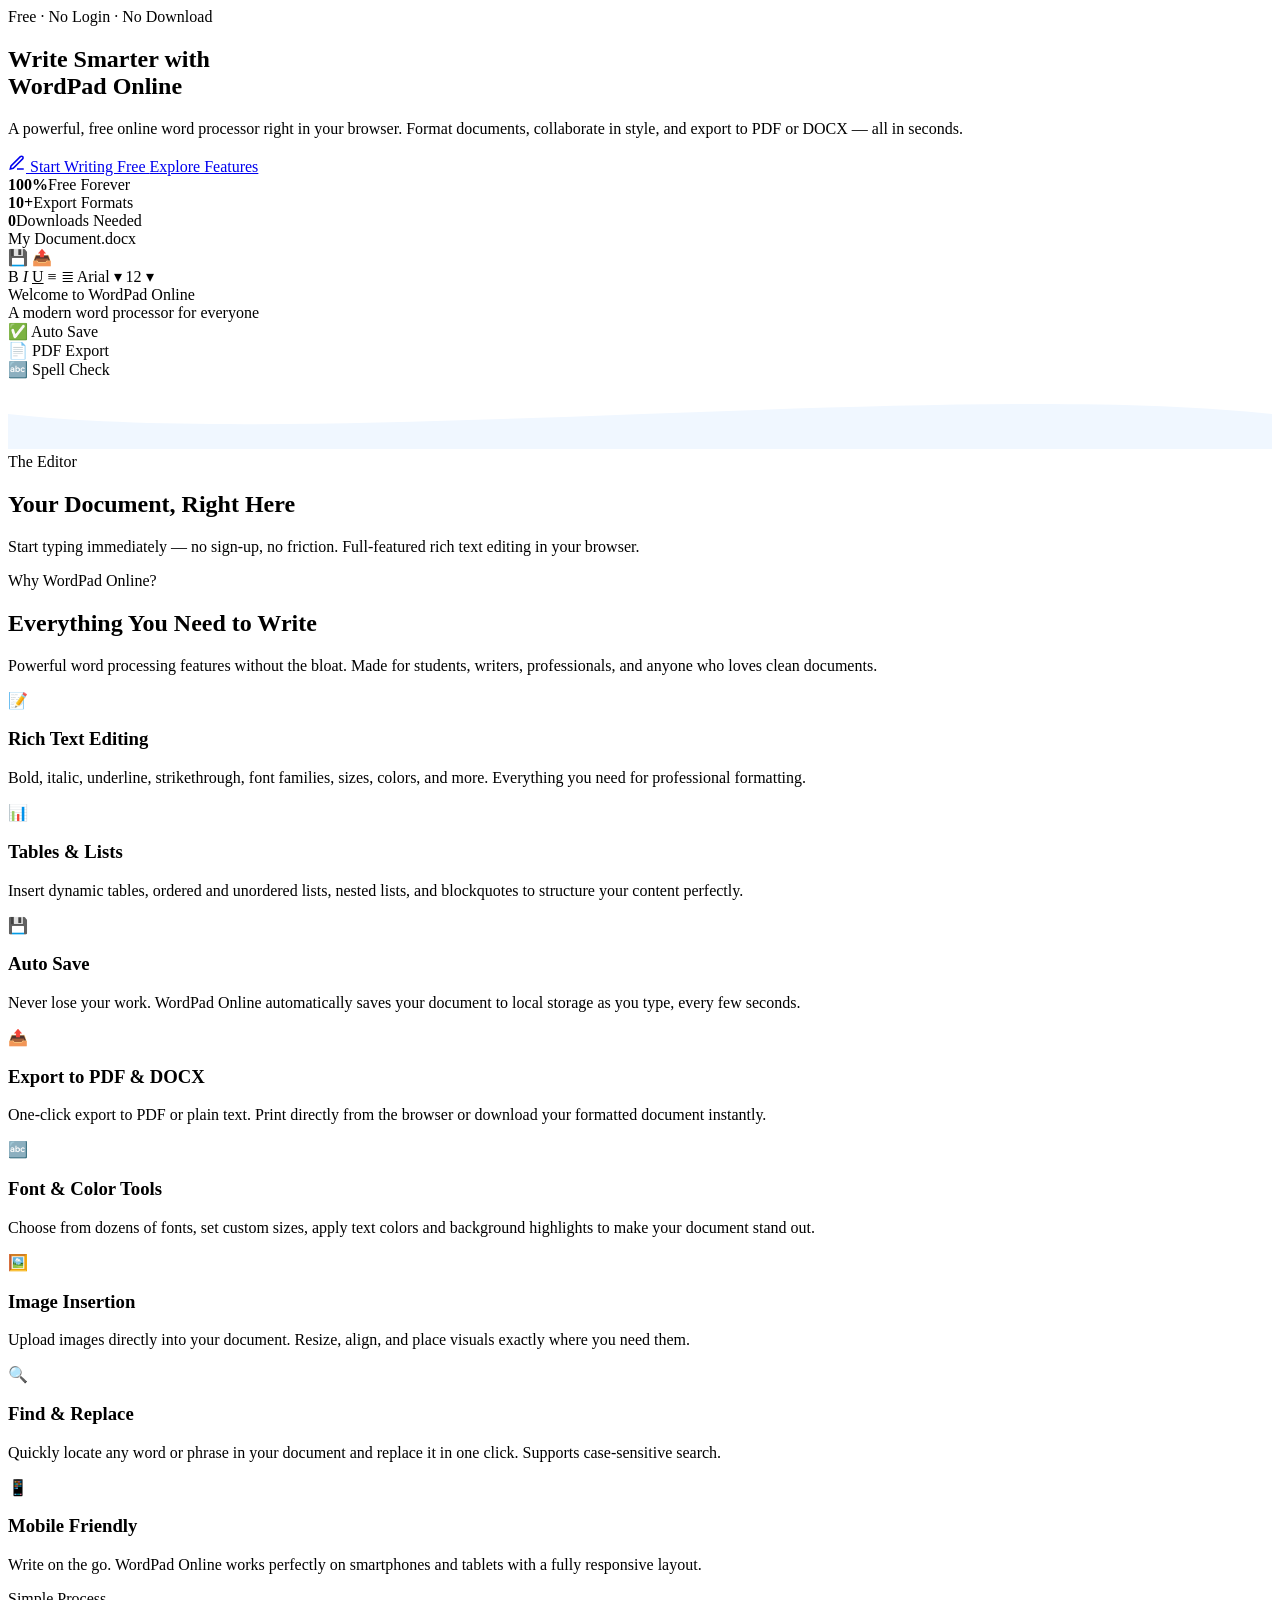
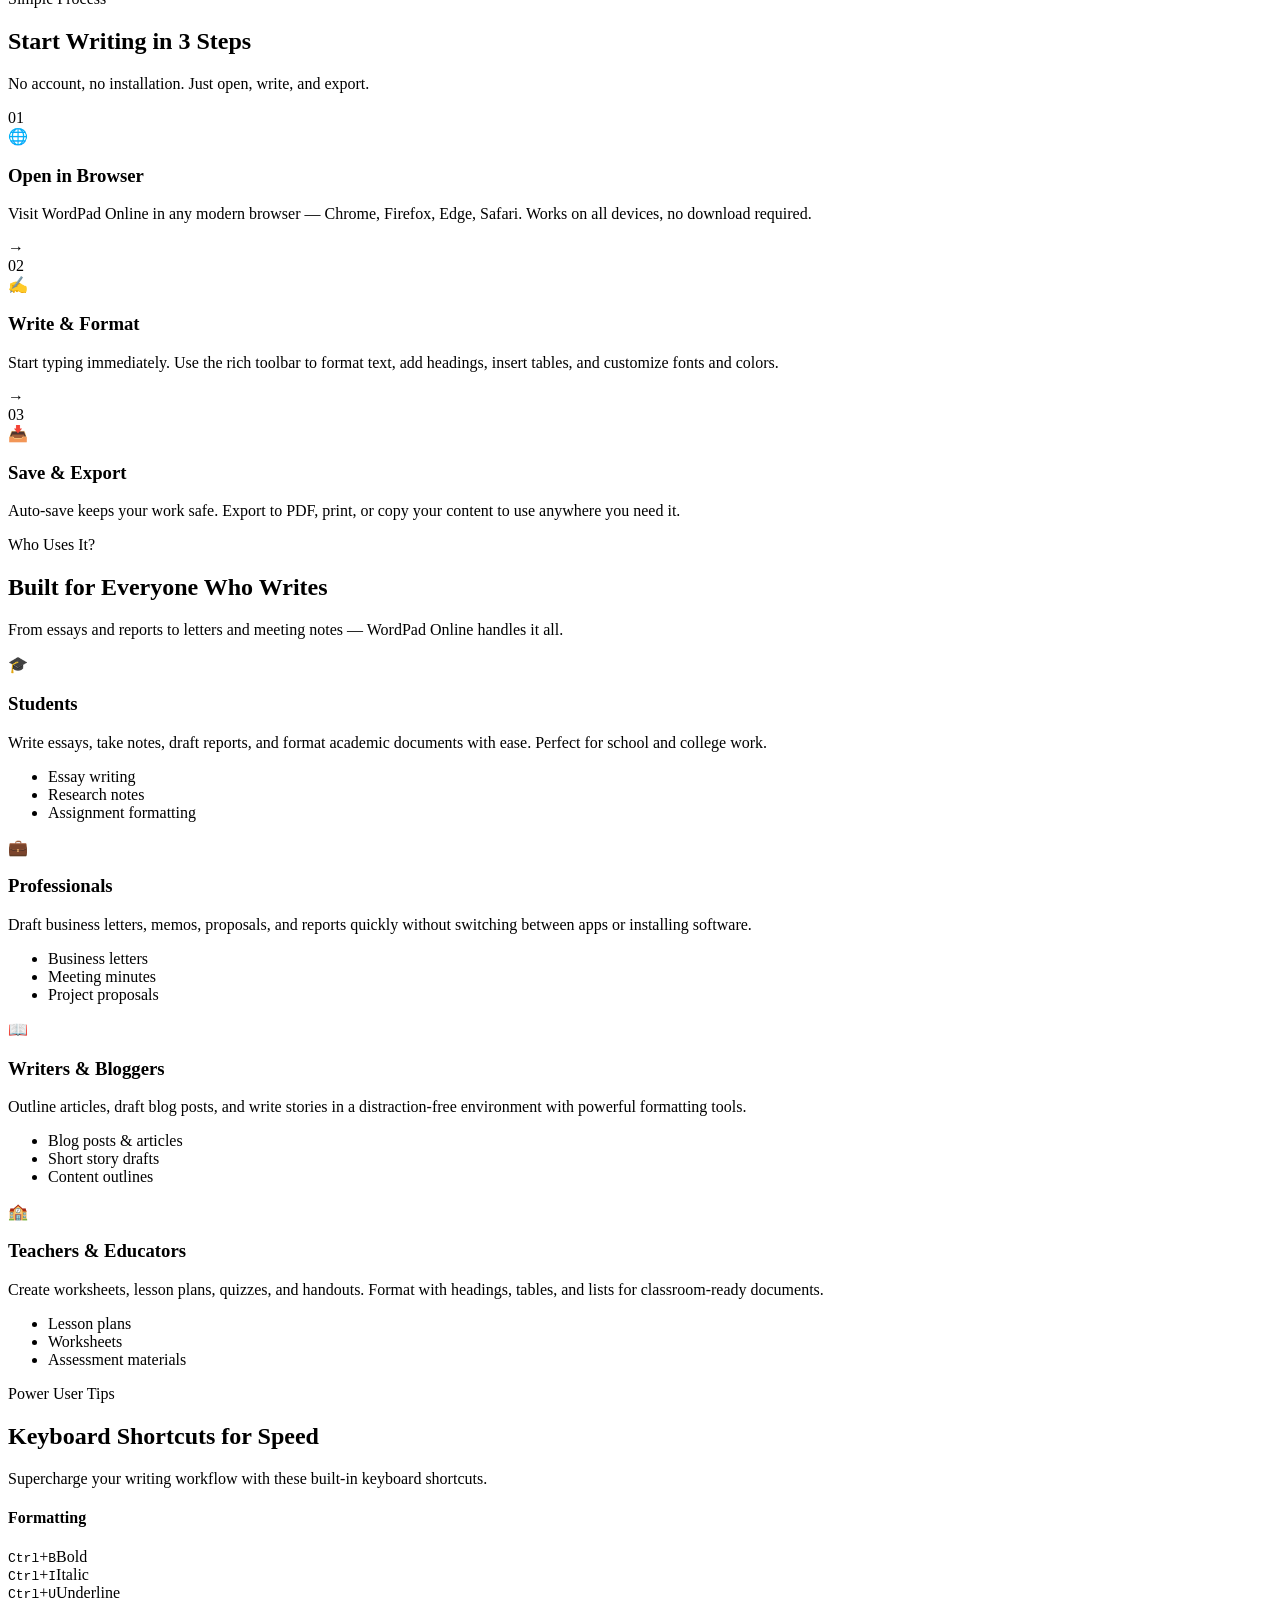
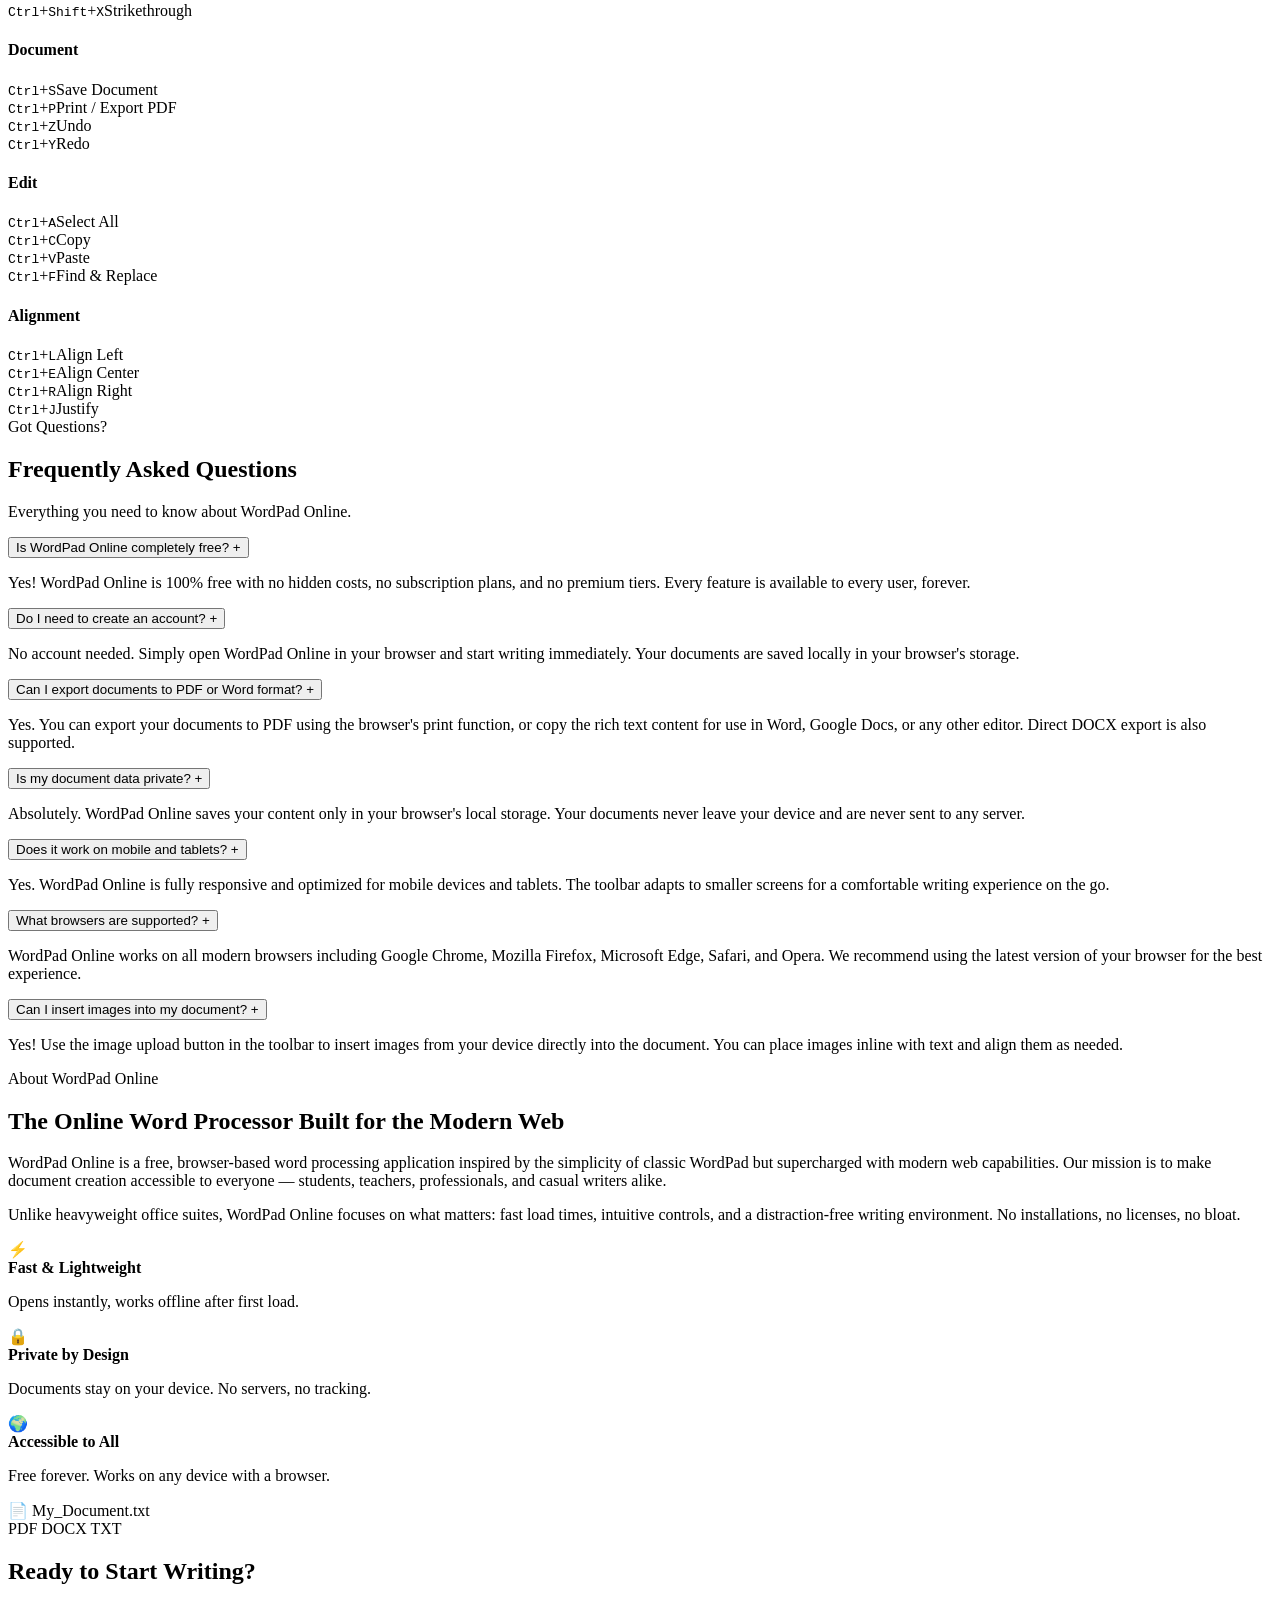
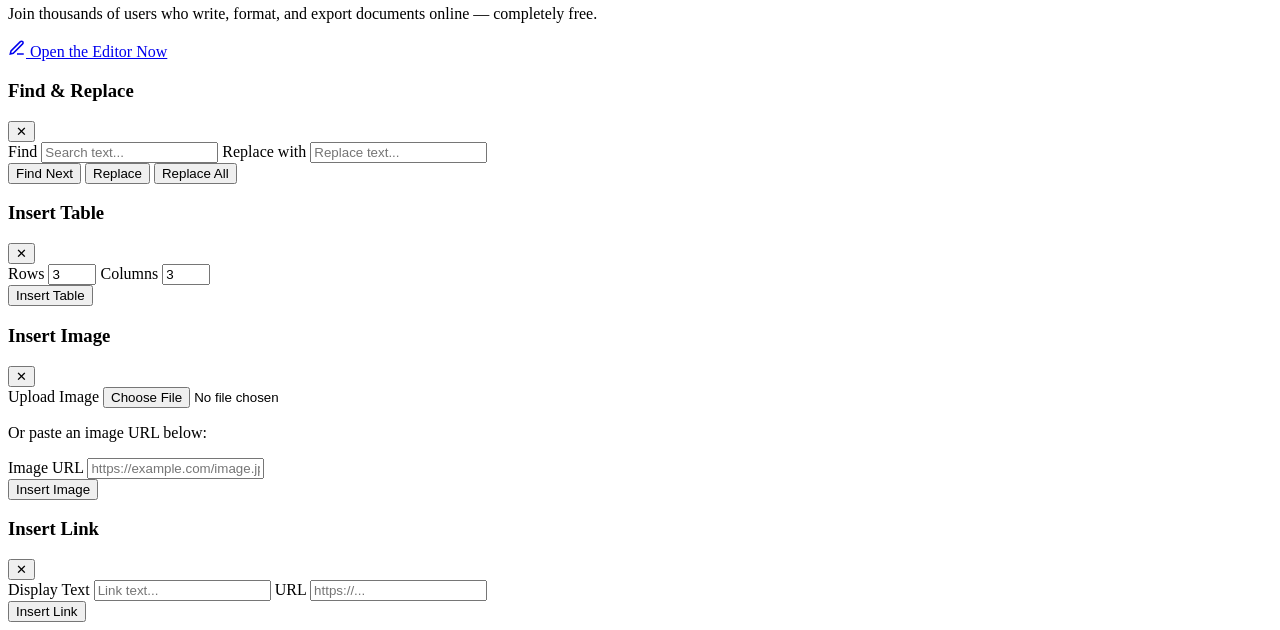
==== index.html @ 52f2f204 "Create index.html" ====
<!DOCTYPE html>
<html lang="en">
<head>
  <meta charset="UTF-8" />
  <meta name="viewport" content="width=device-width, initial-scale=1.0" />
  <title>WordPad Online – Free Online Word Processor & Text Editor</title>
  <meta name="description" content="WordPad Online is a free, browser-based word processor. Write, format, and edit documents online with rich text editing, spell check, and export to PDF or DOCX. No download needed." />
  <meta name="keywords" content="wordpad online, online word processor, free text editor, online notepad, rich text editor, online document editor, wordpad web app, write online, format text online" />
  <meta name="author" content="WordPad Online" />
  <meta name="robots" content="index, follow" />
  <link rel="canonical" href="https://wordpadonline.github.io/" />

  <!-- Open Graph -->
  <meta property="og:title" content="WordPad Online – Free Online Word Processor" />
  <meta property="og:description" content="Write, format, and edit documents online for free. No installation needed. Export to PDF or DOCX instantly." />
  <meta property="og:url" content="https://wordpadonline.github.io/" />
  <meta property="og:type" content="website" />
  <meta property="og:image" content="https://wordpadonline.github.io/assets/og-image.png" />

  <!-- Twitter Card -->
  <meta name="twitter:card" content="summary_large_image" />
  <meta name="twitter:title" content="WordPad Online – Free Online Word Processor" />
  <meta name="twitter:description" content="Free browser-based word processor. Write and format documents online. No download required." />

  <!-- Schema Markup -->
  <script type="application/ld+json">
  {
    "@context": "https://schema.org",
    "@type": "WebApplication",
    "name": "WordPad Online",
    "url": "https://wordpadonline.github.io/",
    "description": "A free, browser-based word processor with rich text editing, spell check, and document export features.",
    "applicationCategory": "ProductivityApplication",
    "operatingSystem": "Web Browser",
    "offers": {
      "@type": "Offer",
      "price": "0",
      "priceCurrency": "USD"
    },
    "featureList": [
      "Rich Text Editing",
      "Spell Check",
      "Export to PDF",
      "Export to DOCX",
      "Font Formatting",
      "Table Insertion",
      "Image Upload",
      "Auto Save",
      "Word Count",
      "Find and Replace"
    ]
  }
  </script>
  <script type="application/ld+json">
  {
    "@context": "https://schema.org",
    "@type": "FAQPage",
    "mainEntity": [
      {
        "@type": "Question",
        "name": "Is WordPad Online free to use?",
        "acceptedAnswer": {
          "@type": "Answer",
          "text": "Yes, WordPad Online is completely free. No signup, no download, no subscription required."
        }
      },
      {
        "@type": "Question",
        "name": "Can I export my document to PDF?",
        "acceptedAnswer": {
          "@type": "Answer",
          "text": "Yes. You can export your documents to PDF or DOCX format directly from the editor toolbar."
        }
      },
      {
        "@type": "Question",
        "name": "Does WordPad Online work on mobile?",
        "acceptedAnswer": {
          "@type": "Answer",
          "text": "Absolutely. WordPad Online is fully responsive and works seamlessly on smartphones and tablets."
        }
      }
    ]
  }
  </script>

  <!-- Fonts -->
  <link rel="preconnect" href="https://fonts.googleapis.com" />
  <link rel="preconnect" href="https://fonts.gstatic.com" crossorigin />
  <link href="https://fonts.googleapis.com/css2?family=Playfair+Display:wght@700;900&family=Nunito:wght@400;600;700;800&family=JetBrains+Mono:wght@400;500&display=swap" rel="stylesheet" />

  <link rel="stylesheet" href="css/style.css" />
  <link rel="stylesheet" href="css/editor.css" />
</head>
<body>

  <!-- HEADER (injected by JS) -->
  <div id="header-root"></div>

  <!-- HERO SECTION -->
  <section class="hero" id="home">
    <div class="hero-bg">
      <div class="hero-blob blob-1"></div>
      <div class="hero-blob blob-2"></div>
      <div class="hero-blob blob-3"></div>
      <div class="notebook-lines"></div>
    </div>
    <div class="container hero-inner">
      <div class="hero-text">
        <div class="hero-badge animate-fade-up">
          <span class="badge-dot"></span>
          Free · No Login · No Download
        </div>
        <h1 class="hero-title animate-fade-up delay-1">
          Write Smarter with<br /><span class="highlight-text">WordPad Online</span>
        </h1>
        <p class="hero-desc animate-fade-up delay-2">
          A powerful, free online word processor right in your browser. Format documents, collaborate in style, and export to PDF or DOCX — all in seconds.
        </p>
        <div class="hero-cta animate-fade-up delay-3">
          <a href="#editor" class="btn btn-primary">
            <svg width="18" height="18" viewBox="0 0 24 24" fill="none" stroke="currentColor" stroke-width="2"><path d="M12 20h9"/><path d="M16.5 3.5a2.121 2.121 0 013 3L7 19l-4 1 1-4L16.5 3.5z"/></svg>
            Start Writing Free
          </a>
          <a href="#features" class="btn btn-outline">Explore Features</a>
        </div>
        <div class="hero-stats animate-fade-up delay-4">
          <div class="stat"><strong>100%</strong><span>Free Forever</span></div>
          <div class="stat-divider"></div>
          <div class="stat"><strong>10+</strong><span>Export Formats</span></div>
          <div class="stat-divider"></div>
          <div class="stat"><strong>0</strong><span>Downloads Needed</span></div>
        </div>
      </div>
      <div class="hero-visual animate-slide-right delay-2">
        <div class="editor-preview-card">
          <div class="preview-header">
            <div class="preview-dots">
              <span class="dot red"></span>
              <span class="dot yellow"></span>
              <span class="dot green"></span>
            </div>
            <span class="preview-title-bar">My Document.docx</span>
            <div class="preview-actions">
              <span class="action-icon">💾</span>
              <span class="action-icon">📤</span>
            </div>
          </div>
          <div class="preview-toolbar">
            <span class="tb-btn active">B</span>
            <span class="tb-btn"><i>I</i></span>
            <span class="tb-btn"><u>U</u></span>
            <span class="tb-sep"></span>
            <span class="tb-btn">≡</span>
            <span class="tb-btn">≣</span>
            <span class="tb-sep"></span>
            <span class="tb-btn font-btn">Arial ▾</span>
            <span class="tb-btn font-btn">12 ▾</span>
          </div>
          <div class="preview-content">
            <div class="preview-line title-line typing-anim">Welcome to WordPad Online</div>
            <div class="preview-line sub-line">A modern word processor for everyone</div>
            <div class="preview-line body-line"></div>
            <div class="preview-line body-line short"></div>
            <div class="preview-line body-line medium"></div>
            <div class="preview-line body-line"></div>
            <div class="preview-line body-line short"></div>
            <div class="preview-cursor"></div>
          </div>
        </div>
        <div class="floating-chip chip-1">✅ Auto Save</div>
        <div class="floating-chip chip-2">📄 PDF Export</div>
        <div class="floating-chip chip-3">🔤 Spell Check</div>
      </div>
    </div>
    <div class="hero-wave">
      <svg viewBox="0 0 1440 80" xmlns="http://www.w3.org/2000/svg" preserveAspectRatio="none">
        <path d="M0,40 C360,80 1080,0 1440,40 L1440,80 L0,80 Z" fill="#f0f7ff"/>
      </svg>
    </div>
  </section>

  <!-- EDITOR SECTION -->
  <section class="editor-section" id="editor">
    <div class="container">
      <div class="section-label">The Editor</div>
      <h2 class="section-title">Your Document, Right Here</h2>
      <p class="section-sub">Start typing immediately — no sign-up, no friction. Full-featured rich text editing in your browser.</p>
      <div class="editor-wrapper" id="editor-wrapper">
        <!-- Editor injected by editor.js -->
      </div>
    </div>
  </section>

  <!-- FEATURES SECTION -->
  <section class="features-section" id="features">
    <div class="container">
      <div class="section-label">Why WordPad Online?</div>
      <h2 class="section-title">Everything You Need to Write</h2>
      <p class="section-sub">Powerful word processing features without the bloat. Made for students, writers, professionals, and anyone who loves clean documents.</p>
      <div class="features-grid">
        <div class="feature-card animate-card" style="--delay:0s">
          <div class="feature-icon" style="--ic:#e8f4ff">📝</div>
          <h3>Rich Text Editing</h3>
          <p>Bold, italic, underline, strikethrough, font families, sizes, colors, and more. Everything you need for professional formatting.</p>
        </div>
        <div class="feature-card animate-card" style="--delay:0.1s">
          <div class="feature-icon" style="--ic:#fff3e0">📊</div>
          <h3>Tables & Lists</h3>
          <p>Insert dynamic tables, ordered and unordered lists, nested lists, and blockquotes to structure your content perfectly.</p>
        </div>
        <div class="feature-card animate-card" style="--delay:0.2s">
          <div class="feature-icon" style="--ic:#e8ffe8">💾</div>
          <h3>Auto Save</h3>
          <p>Never lose your work. WordPad Online automatically saves your document to local storage as you type, every few seconds.</p>
        </div>
        <div class="feature-card animate-card" style="--delay:0.3s">
          <div class="feature-icon" style="--ic:#fce4ec">📤</div>
          <h3>Export to PDF & DOCX</h3>
          <p>One-click export to PDF or plain text. Print directly from the browser or download your formatted document instantly.</p>
        </div>
        <div class="feature-card animate-card" style="--delay:0.4s">
          <div class="feature-icon" style="--ic:#ede7f6">🔤</div>
          <h3>Font & Color Tools</h3>
          <p>Choose from dozens of fonts, set custom sizes, apply text colors and background highlights to make your document stand out.</p>
        </div>
        <div class="feature-card animate-card" style="--delay:0.5s">
          <div class="feature-icon" style="--ic:#e0f7fa">🖼️</div>
          <h3>Image Insertion</h3>
          <p>Upload images directly into your document. Resize, align, and place visuals exactly where you need them.</p>
        </div>
        <div class="feature-card animate-card" style="--delay:0.6s">
          <div class="feature-icon" style="--ic:#fff9c4">🔍</div>
          <h3>Find & Replace</h3>
          <p>Quickly locate any word or phrase in your document and replace it in one click. Supports case-sensitive search.</p>
        </div>
        <div class="feature-card animate-card" style="--delay:0.7s">
          <div class="feature-icon" style="--ic:#fbe9e7">📱</div>
          <h3>Mobile Friendly</h3>
          <p>Write on the go. WordPad Online works perfectly on smartphones and tablets with a fully responsive layout.</p>
        </div>
      </div>
    </div>
  </section>

  <!-- HOW IT WORKS SECTION -->
  <section class="how-section" id="how-it-works">
    <div class="container">
      <div class="section-label">Simple Process</div>
      <h2 class="section-title">Start Writing in 3 Steps</h2>
      <p class="section-sub">No account, no installation. Just open, write, and export.</p>
      <div class="steps-row">
        <div class="step-card">
          <div class="step-num">01</div>
          <div class="step-icon">🌐</div>
          <h3>Open in Browser</h3>
          <p>Visit WordPad Online in any modern browser — Chrome, Firefox, Edge, Safari. Works on all devices, no download required.</p>
        </div>
        <div class="step-connector">
          <div class="connector-line"></div>
          <div class="connector-arrow">→</div>
        </div>
        <div class="step-card">
          <div class="step-num">02</div>
          <div class="step-icon">✍️</div>
          <h3>Write & Format</h3>
          <p>Start typing immediately. Use the rich toolbar to format text, add headings, insert tables, and customize fonts and colors.</p>
        </div>
        <div class="step-connector">
          <div class="connector-line"></div>
          <div class="connector-arrow">→</div>
        </div>
        <div class="step-card">
          <div class="step-num">03</div>
          <div class="step-icon">📥</div>
          <h3>Save & Export</h3>
          <p>Auto-save keeps your work safe. Export to PDF, print, or copy your content to use anywhere you need it.</p>
        </div>
      </div>
    </div>
  </section>

  <!-- USE CASES SECTION -->
  <section class="usecases-section" id="use-cases">
    <div class="container">
      <div class="section-label">Who Uses It?</div>
      <h2 class="section-title">Built for Everyone Who Writes</h2>
      <p class="section-sub">From essays and reports to letters and meeting notes — WordPad Online handles it all.</p>
      <div class="usecases-grid">
        <div class="usecase-card uc-students">
          <div class="uc-emoji">🎓</div>
          <h3>Students</h3>
          <p>Write essays, take notes, draft reports, and format academic documents with ease. Perfect for school and college work.</p>
          <ul>
            <li>Essay writing</li>
            <li>Research notes</li>
            <li>Assignment formatting</li>
          </ul>
        </div>
        <div class="usecase-card uc-professionals">
          <div class="uc-emoji">💼</div>
          <h3>Professionals</h3>
          <p>Draft business letters, memos, proposals, and reports quickly without switching between apps or installing software.</p>
          <ul>
            <li>Business letters</li>
            <li>Meeting minutes</li>
            <li>Project proposals</li>
          </ul>
        </div>
        <div class="usecase-card uc-writers">
          <div class="uc-emoji">📖</div>
          <h3>Writers & Bloggers</h3>
          <p>Outline articles, draft blog posts, and write stories in a distraction-free environment with powerful formatting tools.</p>
          <ul>
            <li>Blog posts & articles</li>
            <li>Short story drafts</li>
            <li>Content outlines</li>
          </ul>
        </div>
        <div class="usecase-card uc-teachers">
          <div class="uc-emoji">🏫</div>
          <h3>Teachers & Educators</h3>
          <p>Create worksheets, lesson plans, quizzes, and handouts. Format with headings, tables, and lists for classroom-ready documents.</p>
          <ul>
            <li>Lesson plans</li>
            <li>Worksheets</li>
            <li>Assessment materials</li>
          </ul>
        </div>
      </div>
    </div>
  </section>

  <!-- KEYBOARD SHORTCUTS SECTION -->
  <section class="shortcuts-section" id="shortcuts">
    <div class="container">
      <div class="section-label">Power User Tips</div>
      <h2 class="section-title">Keyboard Shortcuts for Speed</h2>
      <p class="section-sub">Supercharge your writing workflow with these built-in keyboard shortcuts.</p>
      <div class="shortcuts-grid">
        <div class="shortcut-group">
          <h4>Formatting</h4>
          <div class="shortcut-row"><kbd>Ctrl</kbd>+<kbd>B</kbd><span>Bold</span></div>
          <div class="shortcut-row"><kbd>Ctrl</kbd>+<kbd>I</kbd><span>Italic</span></div>
          <div class="shortcut-row"><kbd>Ctrl</kbd>+<kbd>U</kbd><span>Underline</span></div>
          <div class="shortcut-row"><kbd>Ctrl</kbd>+<kbd>Shift</kbd>+<kbd>X</kbd><span>Strikethrough</span></div>
        </div>
        <div class="shortcut-group">
          <h4>Document</h4>
          <div class="shortcut-row"><kbd>Ctrl</kbd>+<kbd>S</kbd><span>Save Document</span></div>
          <div class="shortcut-row"><kbd>Ctrl</kbd>+<kbd>P</kbd><span>Print / Export PDF</span></div>
          <div class="shortcut-row"><kbd>Ctrl</kbd>+<kbd>Z</kbd><span>Undo</span></div>
          <div class="shortcut-row"><kbd>Ctrl</kbd>+<kbd>Y</kbd><span>Redo</span></div>
        </div>
        <div class="shortcut-group">
          <h4>Edit</h4>
          <div class="shortcut-row"><kbd>Ctrl</kbd>+<kbd>A</kbd><span>Select All</span></div>
          <div class="shortcut-row"><kbd>Ctrl</kbd>+<kbd>C</kbd><span>Copy</span></div>
          <div class="shortcut-row"><kbd>Ctrl</kbd>+<kbd>V</kbd><span>Paste</span></div>
          <div class="shortcut-row"><kbd>Ctrl</kbd>+<kbd>F</kbd><span>Find & Replace</span></div>
        </div>
        <div class="shortcut-group">
          <h4>Alignment</h4>
          <div class="shortcut-row"><kbd>Ctrl</kbd>+<kbd>L</kbd><span>Align Left</span></div>
          <div class="shortcut-row"><kbd>Ctrl</kbd>+<kbd>E</kbd><span>Align Center</span></div>
          <div class="shortcut-row"><kbd>Ctrl</kbd>+<kbd>R</kbd><span>Align Right</span></div>
          <div class="shortcut-row"><kbd>Ctrl</kbd>+<kbd>J</kbd><span>Justify</span></div>
        </div>
      </div>
    </div>
  </section>

  <!-- FAQ SECTION -->
  <section class="faq-section" id="faq">
    <div class="container">
      <div class="section-label">Got Questions?</div>
      <h2 class="section-title">Frequently Asked Questions</h2>
      <p class="section-sub">Everything you need to know about WordPad Online.</p>
      <div class="faq-list">
        <div class="faq-item">
          <button class="faq-question" aria-expanded="false">
            Is WordPad Online completely free?
            <span class="faq-icon">+</span>
          </button>
          <div class="faq-answer">
            <p>Yes! WordPad Online is 100% free with no hidden costs, no subscription plans, and no premium tiers. Every feature is available to every user, forever.</p>
          </div>
        </div>
        <div class="faq-item">
          <button class="faq-question" aria-expanded="false">
            Do I need to create an account?
            <span class="faq-icon">+</span>
          </button>
          <div class="faq-answer">
            <p>No account needed. Simply open WordPad Online in your browser and start writing immediately. Your documents are saved locally in your browser's storage.</p>
          </div>
        </div>
        <div class="faq-item">
          <button class="faq-question" aria-expanded="false">
            Can I export documents to PDF or Word format?
            <span class="faq-icon">+</span>
          </button>
          <div class="faq-answer">
            <p>Yes. You can export your documents to PDF using the browser's print function, or copy the rich text content for use in Word, Google Docs, or any other editor. Direct DOCX export is also supported.</p>
          </div>
        </div>
        <div class="faq-item">
          <button class="faq-question" aria-expanded="false">
            Is my document data private?
            <span class="faq-icon">+</span>
          </button>
          <div class="faq-answer">
            <p>Absolutely. WordPad Online saves your content only in your browser's local storage. Your documents never leave your device and are never sent to any server.</p>
          </div>
        </div>
        <div class="faq-item">
          <button class="faq-question" aria-expanded="false">
            Does it work on mobile and tablets?
            <span class="faq-icon">+</span>
          </button>
          <div class="faq-answer">
            <p>Yes. WordPad Online is fully responsive and optimized for mobile devices and tablets. The toolbar adapts to smaller screens for a comfortable writing experience on the go.</p>
          </div>
        </div>
        <div class="faq-item">
          <button class="faq-question" aria-expanded="false">
            What browsers are supported?
            <span class="faq-icon">+</span>
          </button>
          <div class="faq-answer">
            <p>WordPad Online works on all modern browsers including Google Chrome, Mozilla Firefox, Microsoft Edge, Safari, and Opera. We recommend using the latest version of your browser for the best experience.</p>
          </div>
        </div>
        <div class="faq-item">
          <button class="faq-question" aria-expanded="false">
            Can I insert images into my document?
            <span class="faq-icon">+</span>
          </button>
          <div class="faq-answer">
            <p>Yes! Use the image upload button in the toolbar to insert images from your device directly into the document. You can place images inline with text and align them as needed.</p>
          </div>
        </div>
      </div>
    </div>
  </section>

  <!-- ABOUT / INFO SECTION -->
  <section class="about-section" id="about">
    <div class="container">
      <div class="about-inner">
        <div class="about-text">
          <div class="section-label">About WordPad Online</div>
          <h2 class="section-title">The Online Word Processor Built for the Modern Web</h2>
          <p>WordPad Online is a free, browser-based word processing application inspired by the simplicity of classic WordPad but supercharged with modern web capabilities. Our mission is to make document creation accessible to everyone — students, teachers, professionals, and casual writers alike.</p>
          <p>Unlike heavyweight office suites, WordPad Online focuses on what matters: fast load times, intuitive controls, and a distraction-free writing environment. No installations, no licenses, no bloat.</p>
          <div class="about-pillars">
            <div class="pillar">
              <span class="pillar-icon">⚡</span>
              <div>
                <strong>Fast & Lightweight</strong>
                <p>Opens instantly, works offline after first load.</p>
              </div>
            </div>
            <div class="pillar">
              <span class="pillar-icon">🔒</span>
              <div>
                <strong>Private by Design</strong>
                <p>Documents stay on your device. No servers, no tracking.</p>
              </div>
            </div>
            <div class="pillar">
              <span class="pillar-icon">🌍</span>
              <div>
                <strong>Accessible to All</strong>
                <p>Free forever. Works on any device with a browser.</p>
              </div>
            </div>
          </div>
        </div>
        <div class="about-visual">
          <div class="about-card-stack">
            <div class="about-doc-card card-back"></div>
            <div class="about-doc-card card-mid"></div>
            <div class="about-doc-card card-front">
              <div class="adc-header">
                <span class="adc-icon">📄</span>
                <span class="adc-name">My_Document.txt</span>
              </div>
              <div class="adc-lines">
                <div class="adc-line full"></div>
                <div class="adc-line full"></div>
                <div class="adc-line half"></div>
                <div class="adc-line full"></div>
                <div class="adc-line three-quarters"></div>
                <div class="adc-line full"></div>
                <div class="adc-line half"></div>
              </div>
              <div class="adc-footer">
                <span class="adc-badge">PDF</span>
                <span class="adc-badge">DOCX</span>
                <span class="adc-badge">TXT</span>
              </div>
            </div>
          </div>
        </div>
      </div>
    </div>
  </section>

  <!-- CTA SECTION -->
  <section class="cta-section">
    <div class="container">
      <div class="cta-inner">
        <div class="cta-bg-shape"></div>
        <div class="cta-content">
          <h2>Ready to Start Writing?</h2>
          <p>Join thousands of users who write, format, and export documents online — completely free.</p>
          <a href="#editor" class="btn btn-white">
            <svg width="18" height="18" viewBox="0 0 24 24" fill="none" stroke="currentColor" stroke-width="2"><path d="M12 20h9"/><path d="M16.5 3.5a2.121 2.121 0 013 3L7 19l-4 1 1-4L16.5 3.5z"/></svg>
            Open the Editor Now
          </a>
        </div>
      </div>
    </div>
  </section>

  <!-- FOOTER (injected by JS) -->
  <div id="footer-root"></div>

  <!-- MODALS -->
  <div id="find-replace-modal" class="modal" role="dialog" aria-modal="true" aria-label="Find and Replace">
    <div class="modal-box">
      <div class="modal-header">
        <h3>Find &amp; Replace</h3>
        <button class="modal-close" id="close-find-replace">✕</button>
      </div>
      <div class="modal-body">
        <label>Find
          <input type="text" id="find-input" placeholder="Search text..." />
        </label>
        <label>Replace with
          <input type="text" id="replace-input" placeholder="Replace text..." />
        </label>
        <div class="modal-actions">
          <button class="btn btn-sm btn-outline" id="find-next-btn">Find Next</button>
          <button class="btn btn-sm btn-primary" id="replace-btn">Replace</button>
          <button class="btn btn-sm btn-primary" id="replace-all-btn">Replace All</button>
        </div>
      </div>
    </div>
  </div>

  <div id="table-modal" class="modal" role="dialog" aria-modal="true" aria-label="Insert Table">
    <div class="modal-box">
      <div class="modal-header">
        <h3>Insert Table</h3>
        <button class="modal-close" id="close-table-modal">✕</button>
      </div>
      <div class="modal-body">
        <label>Rows
          <input type="number" id="table-rows" value="3" min="1" max="20" />
        </label>
        <label>Columns
          <input type="number" id="table-cols" value="3" min="1" max="10" />
        </label>
        <div class="modal-actions">
          <button class="btn btn-primary" id="insert-table-btn">Insert Table</button>
        </div>
      </div>
    </div>
  </div>

  <div id="image-modal" class="modal" role="dialog" aria-modal="true" aria-label="Insert Image">
    <div class="modal-box">
      <div class="modal-header">
        <h3>Insert Image</h3>
        <button class="modal-close" id="close-image-modal">✕</button>
      </div>
      <div class="modal-body">
        <label>Upload Image
          <input type="file" id="image-upload" accept="image/*" />
        </label>
        <p class="modal-note">Or paste an image URL below:</p>
        <label>Image URL
          <input type="text" id="image-url-input" placeholder="https://example.com/image.jpg" />
        </label>
        <div class="modal-actions">
          <button class="btn btn-primary" id="insert-image-btn">Insert Image</button>
        </div>
      </div>
    </div>
  </div>

  <div id="link-modal" class="modal" role="dialog" aria-modal="true" aria-label="Insert Link">
    <div class="modal-box">
      <div class="modal-header">
        <h3>Insert Link</h3>
        <button class="modal-close" id="close-link-modal">✕</button>
      </div>
      <div class="modal-body">
        <label>Display Text
          <input type="text" id="link-text-input" placeholder="Link text..." />
        </label>
        <label>URL
          <input type="url" id="link-url-input" placeholder="https://..." />
        </label>
        <div class="modal-actions">
          <button class="btn btn-primary" id="insert-link-btn">Insert Link</button>
        </div>
      </div>
    </div>
  </div>

  <div class="modal-overlay" id="modal-overlay"></div>

  <!-- Toast Notification -->
  <div id="toast" class="toast" role="status" aria-live="polite"></div>

  <script src="js/header.js"></script>
  <script src="js/footer.js"></script>
  <script src="js/editor.js"></script>
  <script src="js/main.js"></script>
</body>
</html>
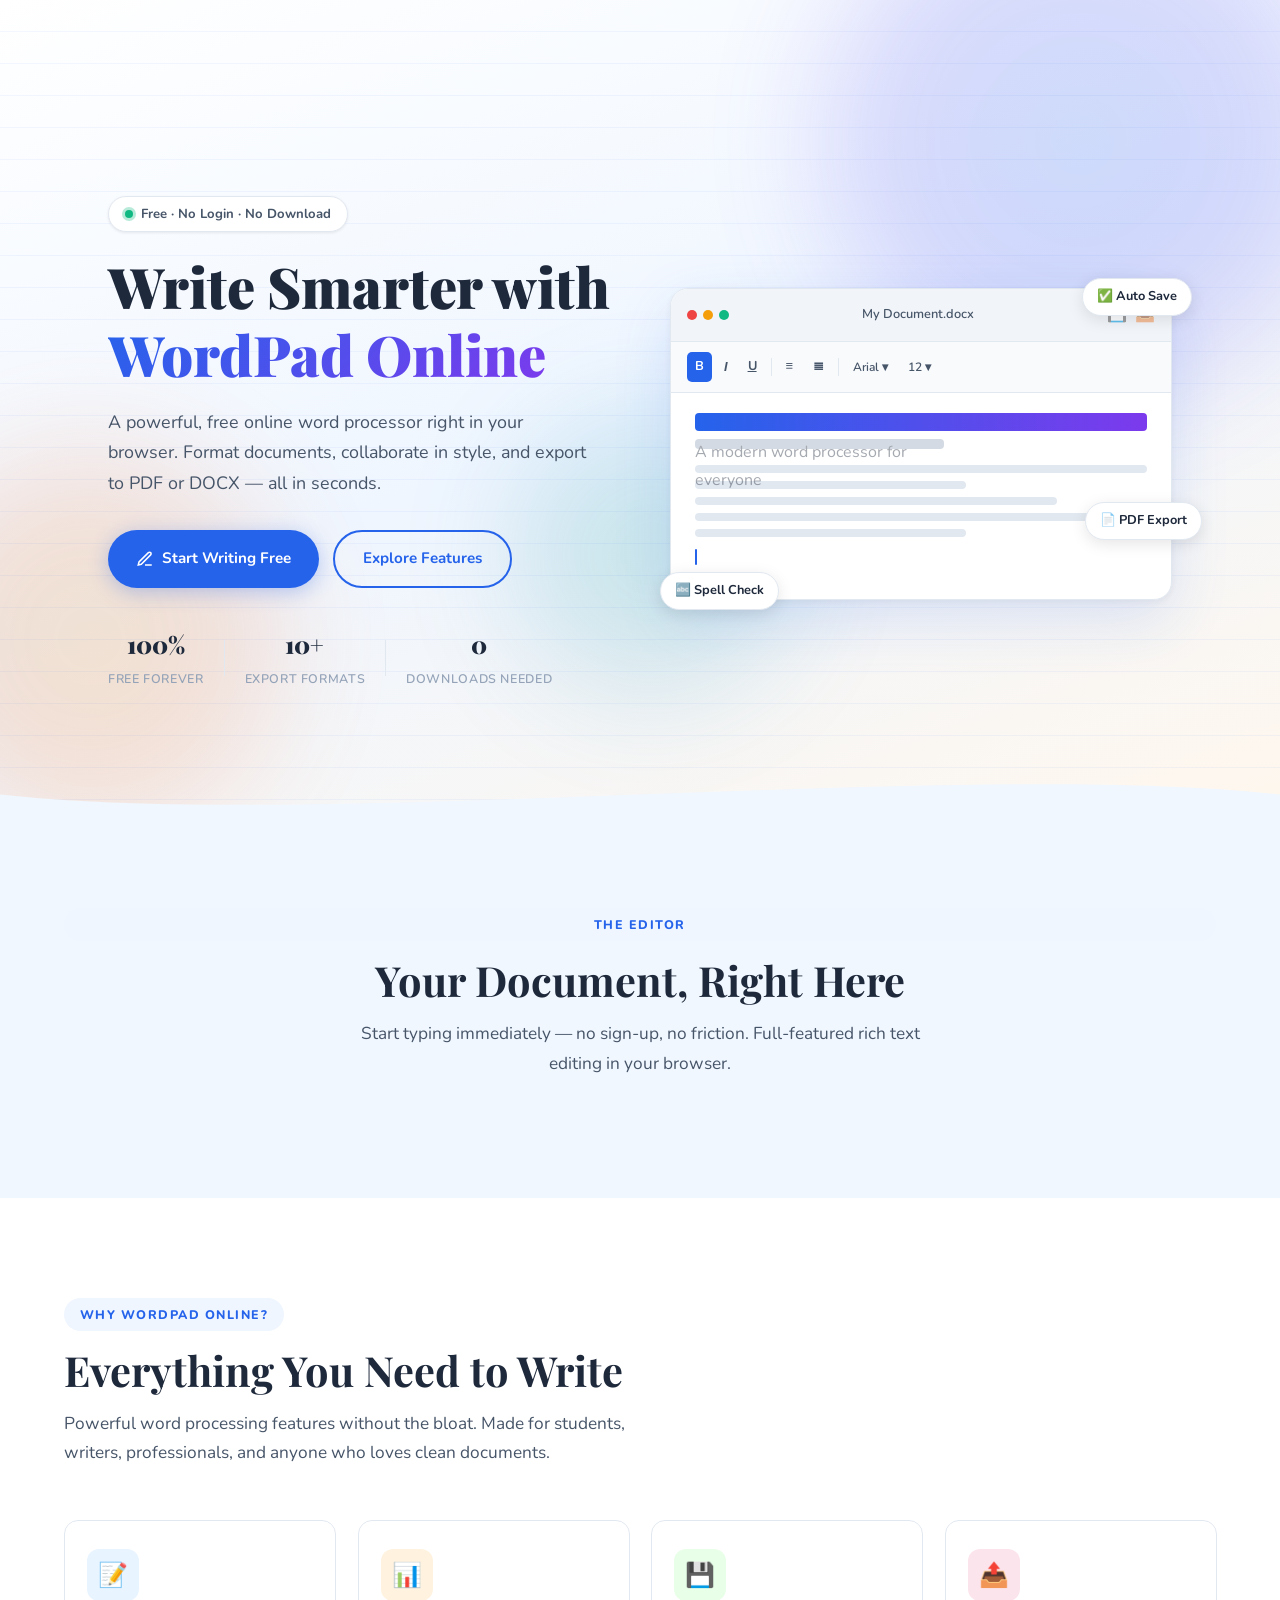
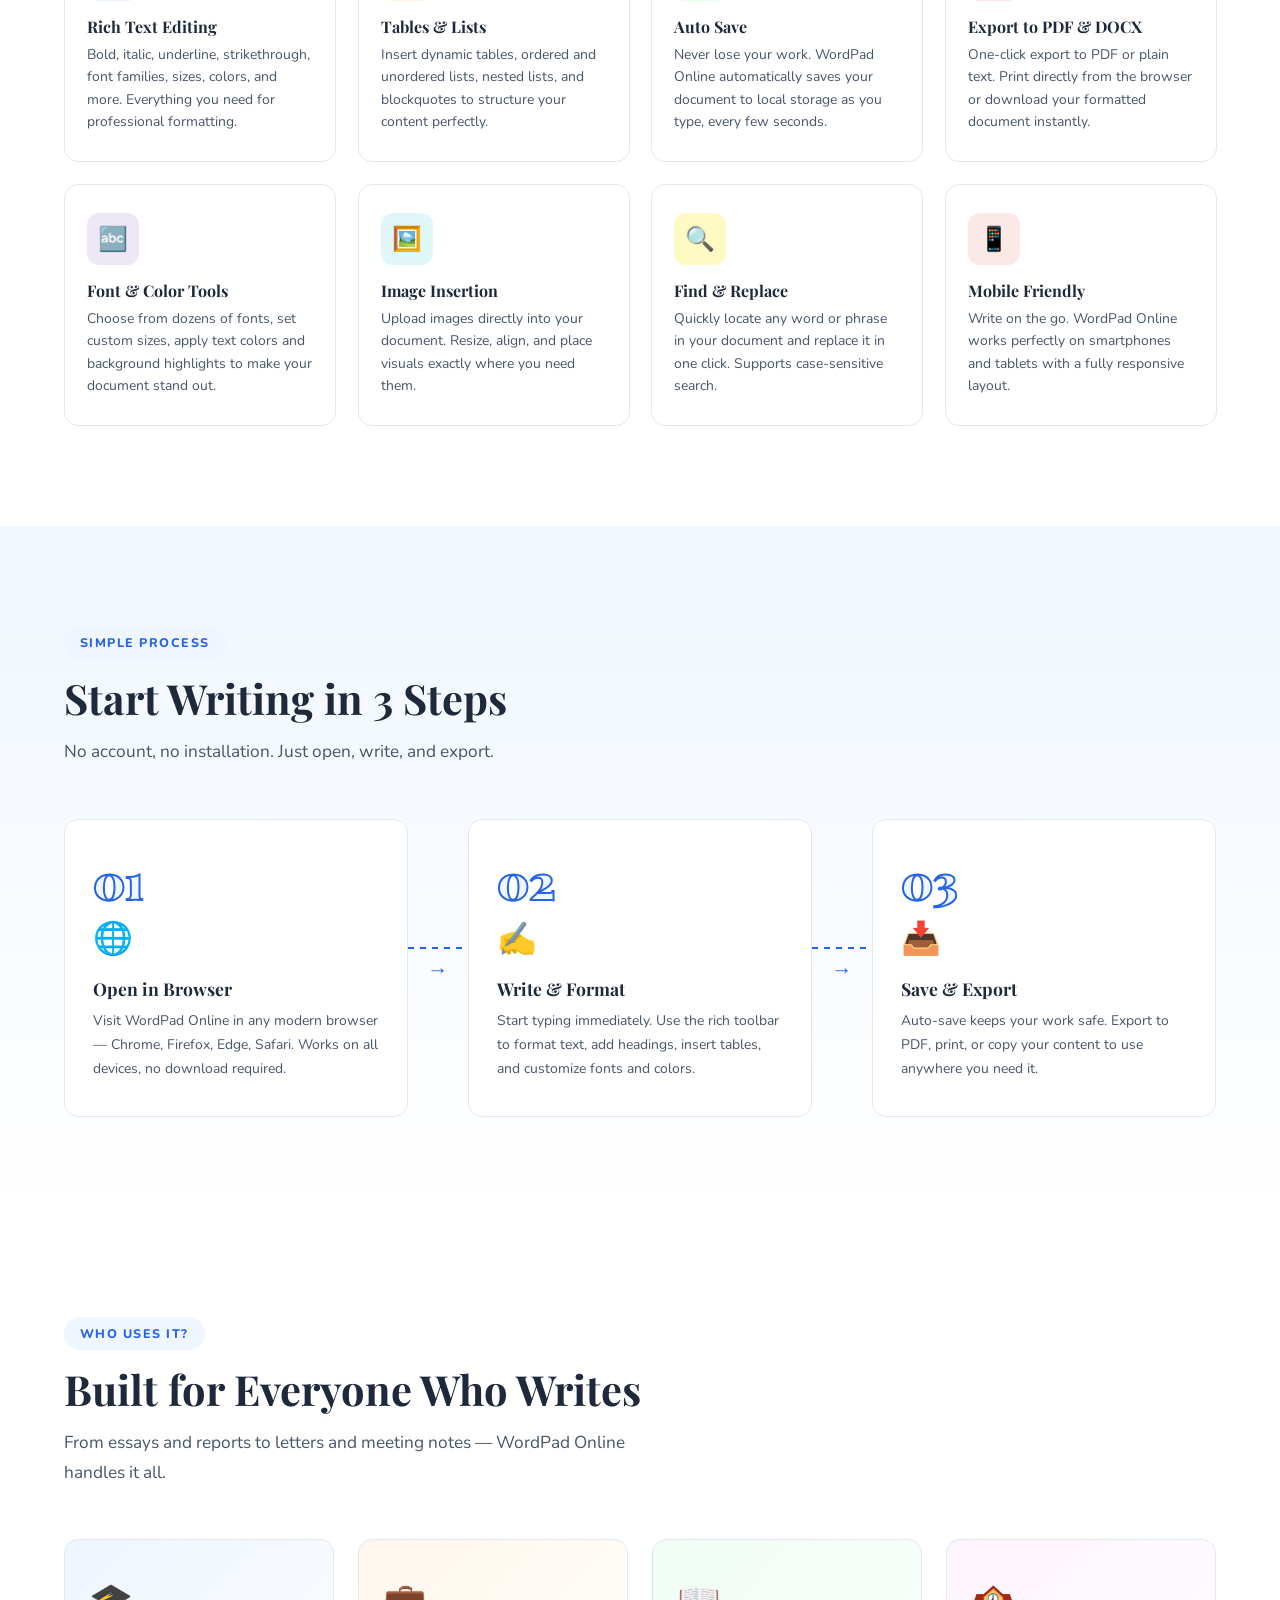
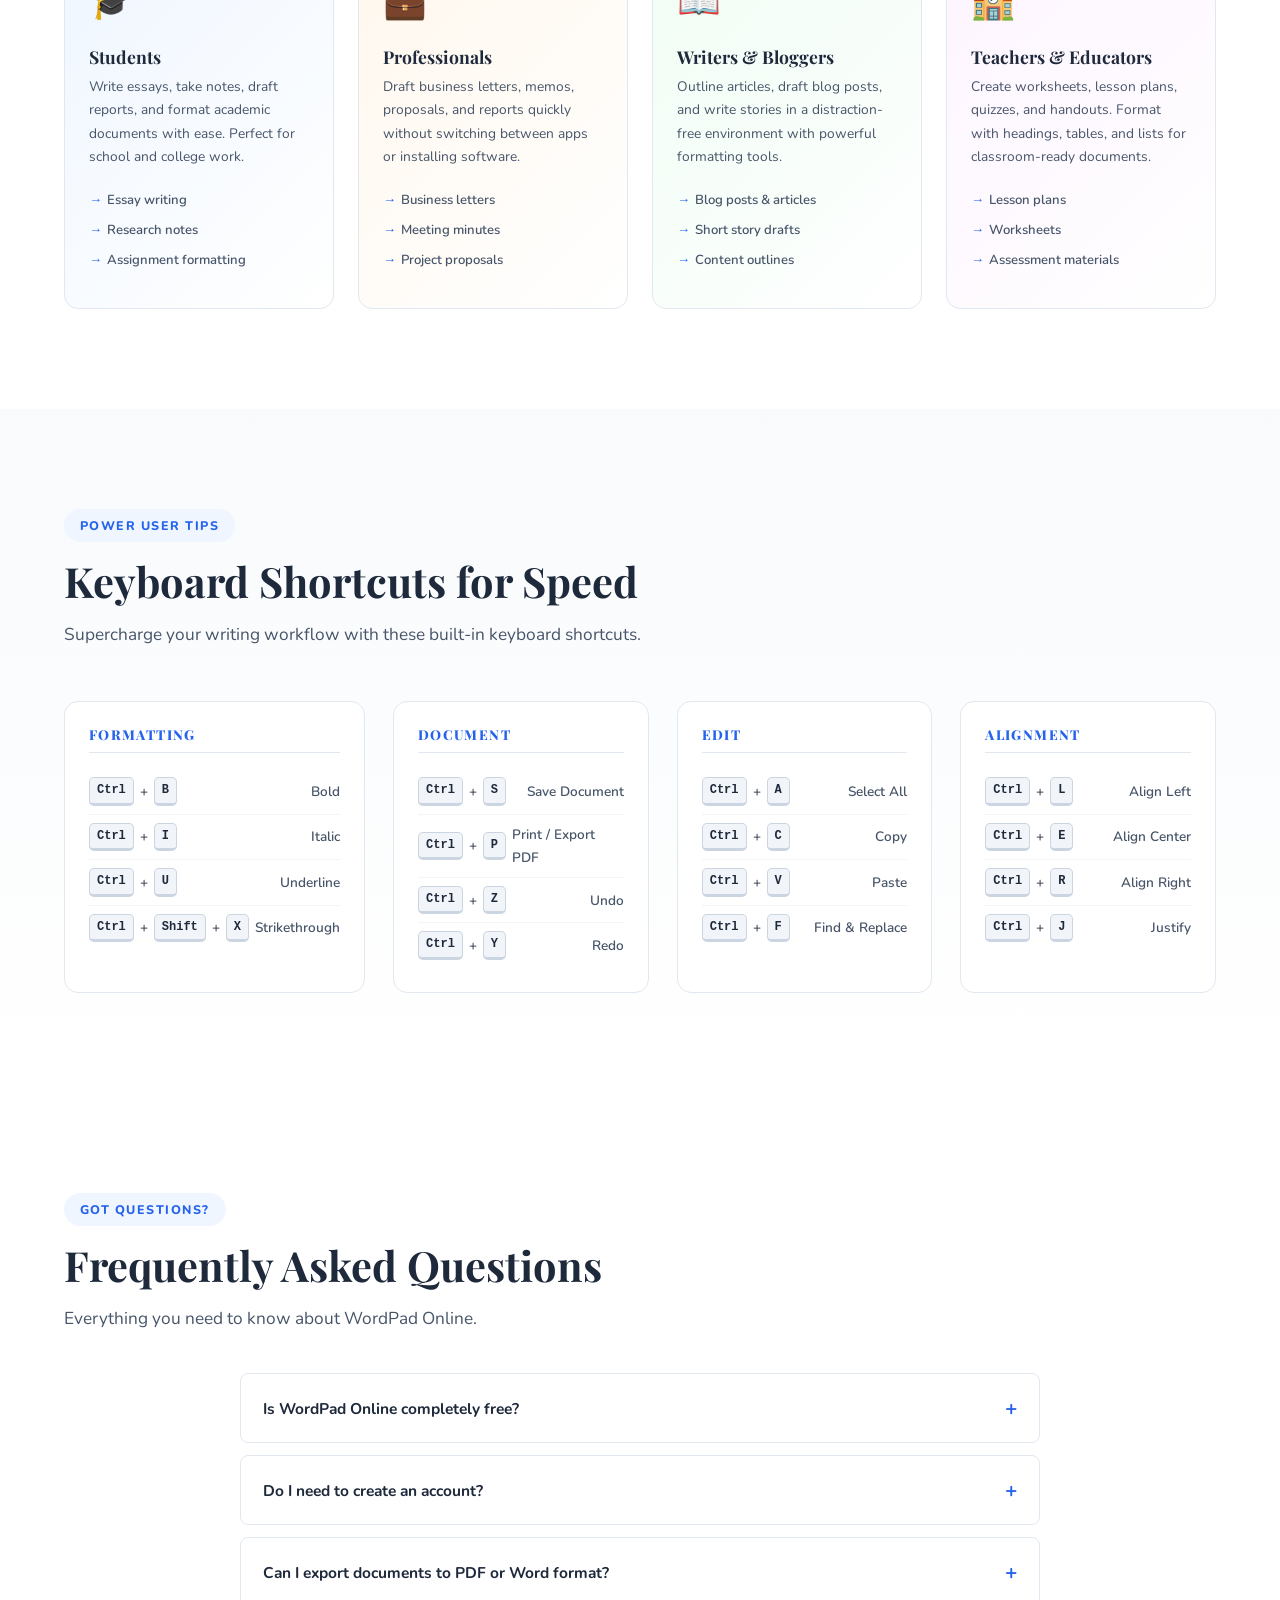
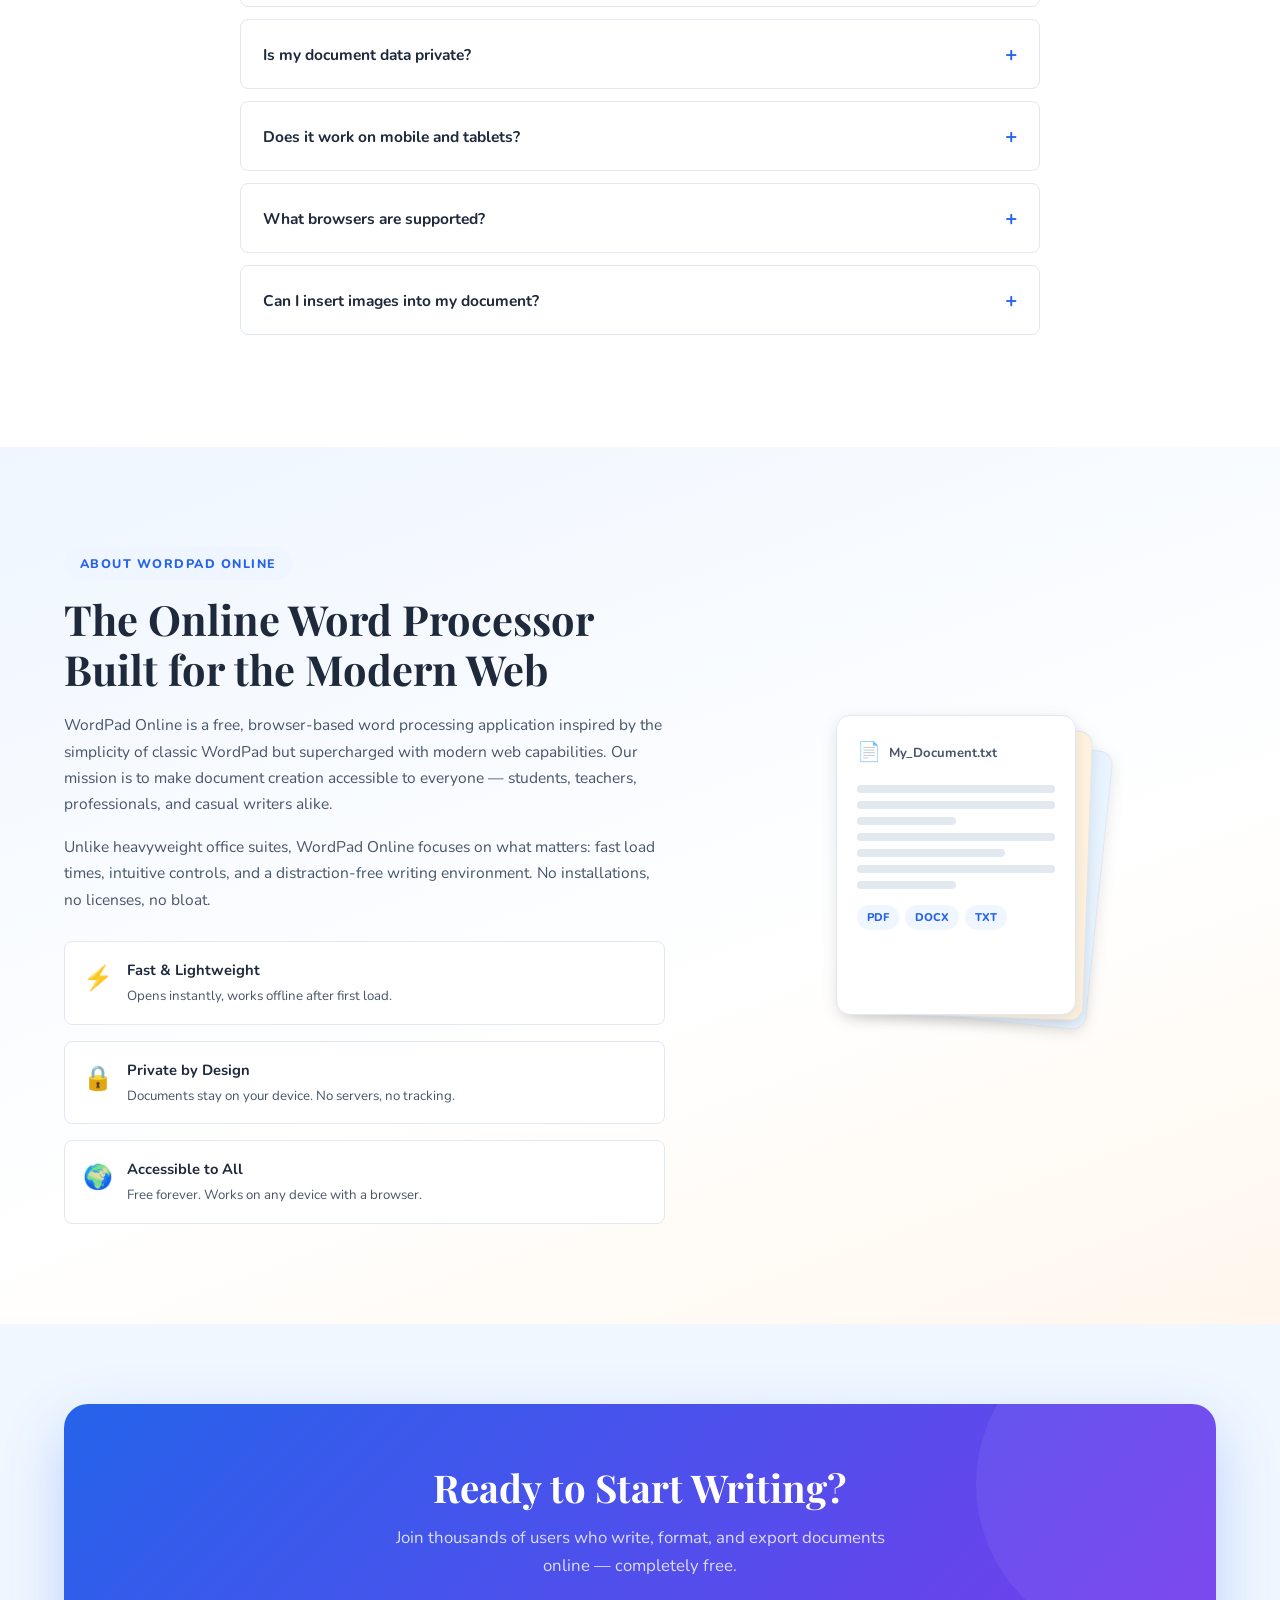
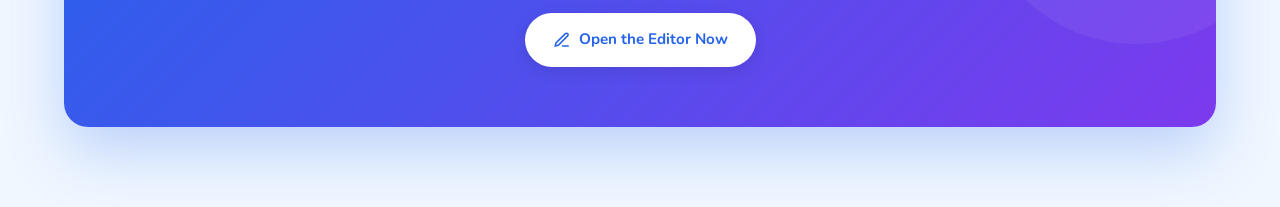
==== commit 4efeb101: "Update index.html" ====
--- a/index.html
+++ b/index.html
@@ -89,8 +89,8 @@
   <link rel="preconnect" href="https://fonts.gstatic.com" crossorigin />
   <link href="https://fonts.googleapis.com/css2?family=Playfair+Display:wght@700;900&family=Nunito:wght@400;600;700;800&family=JetBrains+Mono:wght@400;500&display=swap" rel="stylesheet" />
 
-  <link rel="stylesheet" href="css/style.css" />
-  <link rel="stylesheet" href="css/editor.css" />
+  <link rel="stylesheet" href="style.css" />
+  <link rel="stylesheet" href="editor.css" />
 </head>
 <body>
 
--- a/style.css
+++ b/style.css
@@ -0,0 +1,1008 @@
+/* ============================================
+   WordPad Online — Main Stylesheet
+   Educational Theme · Light · Animated
+   ============================================ */
+
+:root {
+  --primary: #2563eb;
+  --primary-dark: #1d4ed8;
+  --primary-light: #eff6ff;
+  --accent: #f59e0b;
+  --accent-light: #fffbeb;
+  --success: #10b981;
+  --danger: #ef4444;
+  --text-dark: #1e293b;
+  --text-mid: #475569;
+  --text-light: #94a3b8;
+  --border: #e2e8f0;
+  --bg-page: #f8fafc;
+  --bg-white: #ffffff;
+  --shadow-sm: 0 1px 3px rgba(0,0,0,0.08);
+  --shadow-md: 0 4px 16px rgba(0,0,0,0.10);
+  --shadow-lg: 0 12px 40px rgba(37,99,235,0.12);
+  --radius: 14px;
+  --radius-sm: 8px;
+  --font-display: 'Playfair Display', Georgia, serif;
+  --font-body: 'Nunito', 'Segoe UI', sans-serif;
+  --font-mono: 'JetBrains Mono', monospace;
+  --transition: 0.25s cubic-bezier(0.4,0,0.2,1);
+}
+
+*, *::before, *::after { box-sizing: border-box; margin: 0; padding: 0; }
+
+html { scroll-behavior: smooth; font-size: 16px; }
+
+body {
+  font-family: var(--font-body);
+  background: var(--bg-page);
+  color: var(--text-dark);
+  line-height: 1.7;
+  overflow-x: hidden;
+}
+
+/* ====== TYPOGRAPHY ====== */
+h1, h2, h3, h4 { font-family: var(--font-display); line-height: 1.2; }
+h1 { font-size: clamp(2rem, 5vw, 3.5rem); font-weight: 900; }
+h2 { font-size: clamp(1.6rem, 3.5vw, 2.6rem); font-weight: 700; }
+h3 { font-size: 1.2rem; font-weight: 700; }
+
+a { color: var(--primary); text-decoration: none; }
+a:hover { text-decoration: underline; }
+
+p { color: var(--text-mid); }
+
+/* ====== CONTAINER ====== */
+.container {
+  max-width: 1200px;
+  margin: 0 auto;
+  padding: 0 24px;
+}
+
+/* ====== BUTTONS ====== */
+.btn {
+  display: inline-flex;
+  align-items: center;
+  gap: 8px;
+  padding: 14px 28px;
+  border-radius: 50px;
+  font-family: var(--font-body);
+  font-weight: 700;
+  font-size: 0.95rem;
+  cursor: pointer;
+  border: none;
+  transition: all var(--transition);
+  text-decoration: none;
+  white-space: nowrap;
+}
+.btn-primary {
+  background: var(--primary);
+  color: #fff;
+  box-shadow: 0 4px 20px rgba(37,99,235,0.30);
+}
+.btn-primary:hover {
+  background: var(--primary-dark);
+  transform: translateY(-2px);
+  box-shadow: 0 8px 28px rgba(37,99,235,0.40);
+  text-decoration: none;
+  color: #fff;
+}
+.btn-outline {
+  background: transparent;
+  color: var(--primary);
+  border: 2px solid var(--primary);
+}
+.btn-outline:hover {
+  background: var(--primary-light);
+  text-decoration: none;
+}
+.btn-white {
+  background: #fff;
+  color: var(--primary);
+  box-shadow: var(--shadow-md);
+}
+.btn-white:hover {
+  transform: translateY(-2px);
+  text-decoration: none;
+  color: var(--primary-dark);
+}
+.btn-sm { padding: 8px 18px; font-size: 0.85rem; }
+
+/* ====== SECTION LABELS ====== */
+.section-label {
+  display: inline-block;
+  background: var(--primary-light);
+  color: var(--primary);
+  font-size: 0.78rem;
+  font-weight: 800;
+  text-transform: uppercase;
+  letter-spacing: 0.12em;
+  padding: 6px 16px;
+  border-radius: 50px;
+  margin-bottom: 14px;
+}
+.section-title {
+  margin-bottom: 14px;
+  color: var(--text-dark);
+}
+.section-sub {
+  font-size: 1.08rem;
+  color: var(--text-mid);
+  max-width: 600px;
+  margin-bottom: 52px;
+}
+
+/* ====== ANIMATIONS ====== */
+@keyframes fadeUp {
+  from { opacity: 0; transform: translateY(32px); }
+  to { opacity: 1; transform: translateY(0); }
+}
+@keyframes slideRight {
+  from { opacity: 0; transform: translateX(60px); }
+  to { opacity: 1; transform: translateX(0); }
+}
+@keyframes float {
+  0%,100% { transform: translateY(0px); }
+  50% { transform: translateY(-12px); }
+}
+@keyframes pulse-ring {
+  0% { transform: scale(0.9); opacity: 0.8; }
+  100% { transform: scale(1.4); opacity: 0; }
+}
+@keyframes blink {
+  0%,100% { opacity: 1; }
+  50% { opacity: 0; }
+}
+@keyframes typing {
+  from { width: 0; }
+  to { width: 100%; }
+}
+@keyframes slideDown {
+  from { opacity: 0; transform: translateY(-10px); }
+  to { opacity: 1; transform: translateY(0); }
+}
+@keyframes blobMove {
+  0%,100% { transform: translate(0,0) scale(1); }
+  33% { transform: translate(30px,-30px) scale(1.05); }
+  66% { transform: translate(-20px,20px) scale(0.95); }
+}
+@keyframes cardReveal {
+  from { opacity: 0; transform: translateY(40px) scale(0.96); }
+  to { opacity: 1; transform: translateY(0) scale(1); }
+}
+@keyframes connectorGrow {
+  from { width: 0; }
+  to { width: 100%; }
+}
+@keyframes toastIn {
+  from { opacity: 0; transform: translateY(20px) scale(0.95); }
+  to { opacity: 1; transform: translateY(0) scale(1); }
+}
+
+.animate-fade-up { animation: fadeUp 0.7s ease both; }
+.animate-slide-right { animation: slideRight 0.8s ease both; }
+.delay-1 { animation-delay: 0.1s; }
+.delay-2 { animation-delay: 0.2s; }
+.delay-3 { animation-delay: 0.3s; }
+.delay-4 { animation-delay: 0.45s; }
+
+/* ====== HEADER ====== */
+.site-header {
+  position: fixed;
+  top: 0; left: 0; right: 0;
+  z-index: 1000;
+  background: rgba(255,255,255,0.92);
+  backdrop-filter: blur(16px);
+  border-bottom: 1px solid rgba(226,232,240,0.7);
+  transition: box-shadow var(--transition);
+}
+.site-header.scrolled { box-shadow: var(--shadow-md); }
+.header-inner {
+  display: flex;
+  align-items: center;
+  justify-content: space-between;
+  padding: 0 24px;
+  height: 68px;
+  max-width: 1200px;
+  margin: 0 auto;
+}
+.logo {
+  display: flex;
+  align-items: center;
+  gap: 10px;
+  font-family: var(--font-display);
+  font-weight: 900;
+  font-size: 1.3rem;
+  color: var(--text-dark);
+  text-decoration: none;
+}
+.logo-icon {
+  width: 38px; height: 38px;
+  background: var(--primary);
+  border-radius: 10px;
+  display: flex; align-items: center; justify-content: center;
+  color: #fff;
+  font-size: 1.1rem;
+  box-shadow: 0 4px 12px rgba(37,99,235,0.25);
+  flex-shrink: 0;
+}
+.logo span.accent { color: var(--primary); }
+.nav-links {
+  display: flex;
+  align-items: center;
+  gap: 4px;
+  list-style: none;
+}
+.nav-links a {
+  padding: 8px 14px;
+  border-radius: 8px;
+  color: var(--text-mid);
+  font-weight: 600;
+  font-size: 0.9rem;
+  transition: all var(--transition);
+  text-decoration: none;
+}
+.nav-links a:hover { background: var(--primary-light); color: var(--primary); }
+.header-cta {
+  display: flex;
+  align-items: center;
+  gap: 10px;
+}
+.hamburger {
+  display: none;
+  background: none;
+  border: none;
+  cursor: pointer;
+  padding: 8px;
+  flex-direction: column;
+  gap: 5px;
+}
+.hamburger span {
+  display: block;
+  width: 22px; height: 2px;
+  background: var(--text-dark);
+  border-radius: 2px;
+  transition: all 0.3s;
+}
+.mobile-menu {
+  display: none;
+  position: fixed;
+  top: 68px; left: 0; right: 0;
+  background: #fff;
+  border-bottom: 1px solid var(--border);
+  padding: 16px 24px;
+  box-shadow: var(--shadow-md);
+  z-index: 999;
+  animation: slideDown 0.2s ease;
+}
+.mobile-menu.open { display: block; }
+.mobile-menu a {
+  display: block;
+  padding: 12px 0;
+  border-bottom: 1px solid var(--border);
+  color: var(--text-dark);
+  font-weight: 600;
+  text-decoration: none;
+}
+.mobile-menu a:last-child { border-bottom: none; }
+
+/* ====== HERO ====== */
+.hero {
+  position: relative;
+  padding: 140px 0 0;
+  overflow: hidden;
+  background: linear-gradient(160deg, #ffffff 0%, #eff6ff 50%, #fff7ed 100%);
+  min-height: 92vh;
+  display: flex;
+  align-items: center;
+}
+.hero-bg {
+  position: absolute;
+  inset: 0;
+  pointer-events: none;
+  overflow: hidden;
+}
+.hero-blob {
+  position: absolute;
+  border-radius: 50%;
+  filter: blur(60px);
+  opacity: 0.18;
+  animation: blobMove 12s ease-in-out infinite;
+}
+.blob-1 {
+  width: 520px; height: 520px;
+  background: radial-gradient(circle, #2563eb, #7c3aed);
+  top: -120px; right: -60px;
+  animation-delay: 0s;
+}
+.blob-2 {
+  width: 380px; height: 380px;
+  background: radial-gradient(circle, #f59e0b, #ef4444);
+  bottom: 0; left: -100px;
+  animation-delay: 4s;
+}
+.blob-3 {
+  width: 280px; height: 280px;
+  background: radial-gradient(circle, #10b981, #2563eb);
+  top: 50%; left: 40%;
+  animation-delay: 8s;
+}
+.notebook-lines {
+  position: absolute;
+  inset: 0;
+  background-image: repeating-linear-gradient(
+    transparent,
+    transparent 31px,
+    rgba(37,99,235,0.05) 31px,
+    rgba(37,99,235,0.05) 32px
+  );
+}
+.hero-inner {
+  display: grid;
+  grid-template-columns: 1fr 1fr;
+  gap: 60px;
+  align-items: center;
+  padding-bottom: 80px;
+  position: relative;
+  z-index: 2;
+}
+.hero-badge {
+  display: inline-flex;
+  align-items: center;
+  gap: 8px;
+  background: #fff;
+  border: 1.5px solid var(--border);
+  color: var(--text-mid);
+  font-size: 0.82rem;
+  font-weight: 700;
+  padding: 6px 16px;
+  border-radius: 50px;
+  margin-bottom: 20px;
+  box-shadow: var(--shadow-sm);
+}
+.badge-dot {
+  width: 8px; height: 8px;
+  background: var(--success);
+  border-radius: 50%;
+  position: relative;
+}
+.badge-dot::after {
+  content: '';
+  position: absolute;
+  inset: -3px;
+  background: var(--success);
+  border-radius: 50%;
+  opacity: 0.3;
+  animation: pulse-ring 1.5s ease-out infinite;
+}
+.hero-title {
+  margin-bottom: 20px;
+  color: var(--text-dark);
+}
+.highlight-text {
+  background: linear-gradient(135deg, var(--primary), #7c3aed);
+  -webkit-background-clip: text;
+  -webkit-text-fill-color: transparent;
+  background-clip: text;
+  position: relative;
+}
+.hero-desc {
+  font-size: 1.12rem;
+  color: var(--text-mid);
+  margin-bottom: 32px;
+  max-width: 480px;
+}
+.hero-cta {
+  display: flex;
+  gap: 14px;
+  flex-wrap: wrap;
+  margin-bottom: 36px;
+}
+.hero-stats {
+  display: flex;
+  align-items: center;
+  gap: 20px;
+}
+.stat { text-align: center; }
+.stat strong {
+  display: block;
+  font-size: 1.5rem;
+  font-weight: 900;
+  color: var(--text-dark);
+  font-family: var(--font-display);
+}
+.stat span {
+  font-size: 0.78rem;
+  color: var(--text-light);
+  font-weight: 600;
+  text-transform: uppercase;
+  letter-spacing: 0.05em;
+}
+.stat-divider { width: 1px; height: 36px; background: var(--border); }
+
+/* EDITOR PREVIEW CARD */
+.hero-visual { position: relative; }
+.editor-preview-card {
+  background: #fff;
+  border-radius: 18px;
+  box-shadow: 0 20px 60px rgba(37,99,235,0.14), 0 2px 8px rgba(0,0,0,0.06);
+  overflow: hidden;
+  border: 1px solid var(--border);
+  animation: float 6s ease-in-out infinite;
+  animation-delay: 1s;
+}
+.preview-header {
+  background: #f1f5f9;
+  padding: 12px 16px;
+  display: flex;
+  align-items: center;
+  gap: 12px;
+  border-bottom: 1px solid var(--border);
+}
+.preview-dots { display: flex; gap: 6px; }
+.dot { width: 10px; height: 10px; border-radius: 50%; }
+.dot.red { background: #ef4444; }
+.dot.yellow { background: #f59e0b; }
+.dot.green { background: #10b981; }
+.preview-title-bar { flex: 1; font-size: 0.8rem; font-weight: 600; color: var(--text-mid); text-align: center; }
+.preview-actions { display: flex; gap: 8px; font-size: 1rem; }
+.action-icon { cursor: pointer; opacity: 0.6; transition: opacity 0.2s; }
+.action-icon:hover { opacity: 1; }
+.preview-toolbar {
+  display: flex;
+  align-items: center;
+  gap: 4px;
+  padding: 10px 16px;
+  background: #f8fafc;
+  border-bottom: 1px solid var(--border);
+  flex-wrap: wrap;
+}
+.tb-btn {
+  padding: 4px 8px;
+  border-radius: 5px;
+  font-size: 0.8rem;
+  font-weight: 700;
+  cursor: pointer;
+  color: var(--text-mid);
+  transition: all 0.15s;
+  user-select: none;
+}
+.tb-btn:hover, .tb-btn.active { background: var(--primary); color: #fff; }
+.tb-sep { width: 1px; height: 18px; background: var(--border); margin: 0 2px; }
+.font-btn { font-size: 0.75rem; font-family: var(--font-body); font-weight: 600; }
+.preview-content { padding: 20px 24px 24px; min-height: 160px; position: relative; }
+.preview-line { border-radius: 4px; margin-bottom: 8px; }
+.title-line {
+  height: 18px;
+  background: linear-gradient(90deg, var(--primary) 0%, #7c3aed 100%);
+  border-radius: 4px;
+  width: 0;
+  overflow: hidden;
+  white-space: nowrap;
+  font-size: 0; /* hide actual text, use as visual */
+}
+.typing-anim { animation: typing 2s steps(30,end) 0.5s forwards; }
+.sub-line { height: 10px; background: #94a3b8; width: 55%; opacity: 0.4; margin-bottom: 16px; }
+.body-line { height: 8px; background: #e2e8f0; width: 100%; }
+.body-line.short { width: 60%; }
+.body-line.medium { width: 80%; }
+.preview-cursor {
+  display: inline-block;
+  width: 2px; height: 16px;
+  background: var(--primary);
+  border-radius: 2px;
+  animation: blink 1s step-end infinite;
+  margin-top: 4px;
+}
+.floating-chip {
+  position: absolute;
+  background: #fff;
+  border: 1.5px solid var(--border);
+  border-radius: 50px;
+  padding: 7px 14px;
+  font-size: 0.8rem;
+  font-weight: 700;
+  box-shadow: var(--shadow-md);
+  white-space: nowrap;
+}
+.chip-1 { top: -10px; right: -20px; animation: float 5s ease-in-out infinite; }
+.chip-2 { bottom: 60px; right: -30px; animation: float 7s ease-in-out infinite 1s; }
+.chip-3 { bottom: -10px; left: -10px; animation: float 6s ease-in-out infinite 2s; }
+.hero-wave {
+  position: absolute;
+  bottom: -2px; left: 0; right: 0;
+}
+.hero-wave svg { width: 100%; display: block; }
+
+/* ====== EDITOR SECTION ====== */
+.editor-section {
+  background: #f0f7ff;
+  padding: 80px 0;
+}
+.editor-section .section-title,
+.editor-section .section-sub { text-align: center; }
+.editor-section .section-label { display: block; text-align: center; }
+.editor-section .section-sub { margin: 0 auto 40px; }
+
+/* ====== FEATURES ====== */
+.features-section {
+  padding: 100px 0;
+  background: var(--bg-white);
+}
+.features-grid {
+  display: grid;
+  grid-template-columns: repeat(4, 1fr);
+  gap: 22px;
+}
+.feature-card {
+  background: #fff;
+  border: 1.5px solid var(--border);
+  border-radius: var(--radius);
+  padding: 28px 22px;
+  transition: all var(--transition);
+  animation: cardReveal 0.6s ease both;
+  animation-delay: var(--delay);
+  cursor: default;
+}
+.feature-card:hover {
+  box-shadow: var(--shadow-lg);
+  transform: translateY(-6px);
+  border-color: var(--primary);
+}
+.feature-icon {
+  width: 52px; height: 52px;
+  background: var(--ic, var(--primary-light));
+  border-radius: 12px;
+  display: flex; align-items: center; justify-content: center;
+  font-size: 1.5rem;
+  margin-bottom: 16px;
+}
+.feature-card h3 { font-size: 1rem; margin-bottom: 8px; color: var(--text-dark); }
+.feature-card p { font-size: 0.87rem; color: var(--text-mid); line-height: 1.6; }
+
+/* ====== HOW IT WORKS ====== */
+.how-section {
+  padding: 100px 0;
+  background: linear-gradient(180deg, #f0f7ff 0%, #fff 100%);
+}
+.steps-row {
+  display: flex;
+  align-items: center;
+  gap: 0;
+}
+.step-card {
+  flex: 1;
+  background: #fff;
+  border: 1.5px solid var(--border);
+  border-radius: var(--radius);
+  padding: 36px 28px;
+  position: relative;
+  transition: all var(--transition);
+}
+.step-card:hover { box-shadow: var(--shadow-lg); transform: translateY(-4px); }
+.step-num {
+  font-family: var(--font-display);
+  font-size: 3rem;
+  font-weight: 900;
+  color: var(--primary-light);
+  line-height: 1;
+  margin-bottom: 8px;
+  -webkit-text-stroke: 2px var(--primary);
+}
+.step-icon { font-size: 2rem; margin-bottom: 12px; display: block; }
+.step-card h3 { font-size: 1.1rem; margin-bottom: 10px; color: var(--text-dark); }
+.step-card p { font-size: 0.87rem; color: var(--text-mid); }
+.step-connector {
+  display: flex;
+  flex-direction: column;
+  align-items: center;
+  width: 60px;
+  flex-shrink: 0;
+}
+.connector-line {
+  height: 2px;
+  width: 100%;
+  background: repeating-linear-gradient(90deg, var(--primary) 0, var(--primary) 6px, transparent 6px, transparent 12px);
+}
+.connector-arrow { color: var(--primary); font-size: 1.3rem; margin-top: 4px; }
+
+/* ====== USE CASES ====== */
+.usecases-section {
+  padding: 100px 0;
+  background: var(--bg-white);
+}
+.usecases-grid {
+  display: grid;
+  grid-template-columns: repeat(4, 1fr);
+  gap: 24px;
+}
+.usecase-card {
+  padding: 32px 24px;
+  border-radius: var(--radius);
+  border: 1.5px solid var(--border);
+  transition: all var(--transition);
+}
+.usecase-card:hover { transform: translateY(-4px); box-shadow: var(--shadow-lg); }
+.uc-emoji { font-size: 2.2rem; margin-bottom: 14px; display: block; }
+.usecase-card h3 { font-size: 1.1rem; margin-bottom: 8px; }
+.usecase-card p { font-size: 0.86rem; color: var(--text-mid); margin-bottom: 16px; }
+.usecase-card ul { list-style: none; }
+.usecase-card li {
+  font-size: 0.82rem;
+  color: var(--text-mid);
+  padding: 4px 0;
+  padding-left: 18px;
+  position: relative;
+  font-weight: 600;
+}
+.usecase-card li::before { content: '→'; position: absolute; left: 0; color: var(--primary); font-weight: 700; }
+.uc-students { background: linear-gradient(135deg, #eff6ff 0%, #fff 100%); }
+.uc-professionals { background: linear-gradient(135deg, #fff7ed 0%, #fff 100%); }
+.uc-writers { background: linear-gradient(135deg, #f0fdf4 0%, #fff 100%); }
+.uc-teachers { background: linear-gradient(135deg, #fdf4ff 0%, #fff 100%); }
+
+/* ====== SHORTCUTS ====== */
+.shortcuts-section {
+  padding: 100px 0;
+  background: linear-gradient(180deg, #f8fafc 0%, #fff 100%);
+}
+.shortcuts-grid {
+  display: grid;
+  grid-template-columns: repeat(4, 1fr);
+  gap: 28px;
+}
+.shortcut-group {
+  background: #fff;
+  border: 1.5px solid var(--border);
+  border-radius: var(--radius);
+  padding: 24px;
+}
+.shortcut-group h4 {
+  font-size: 0.85rem;
+  font-weight: 800;
+  text-transform: uppercase;
+  letter-spacing: 0.1em;
+  color: var(--primary);
+  margin-bottom: 16px;
+  padding-bottom: 10px;
+  border-bottom: 1.5px solid var(--border);
+}
+.shortcut-row {
+  display: flex;
+  align-items: center;
+  gap: 6px;
+  padding: 8px 0;
+  border-bottom: 1px solid #f1f5f9;
+  font-size: 0.85rem;
+}
+.shortcut-row:last-child { border-bottom: none; }
+.shortcut-row span { margin-left: auto; color: var(--text-mid); font-weight: 600; }
+kbd {
+  background: #f1f5f9;
+  border: 1.5px solid #cbd5e1;
+  border-bottom-width: 3px;
+  border-radius: 5px;
+  padding: 2px 7px;
+  font-family: var(--font-mono);
+  font-size: 0.75rem;
+  font-weight: 600;
+  color: var(--text-dark);
+}
+
+/* ====== FAQ ====== */
+.faq-section {
+  padding: 100px 0;
+  background: var(--bg-white);
+}
+.faq-section .section-sub { margin-bottom: 40px; }
+.faq-list { max-width: 800px; margin: 0 auto; }
+.faq-item {
+  border: 1.5px solid var(--border);
+  border-radius: var(--radius-sm);
+  margin-bottom: 12px;
+  overflow: hidden;
+  transition: box-shadow var(--transition);
+}
+.faq-item:hover { box-shadow: var(--shadow-sm); }
+.faq-question {
+  width: 100%;
+  display: flex;
+  justify-content: space-between;
+  align-items: center;
+  padding: 20px 22px;
+  background: none;
+  border: none;
+  cursor: pointer;
+  font-family: var(--font-body);
+  font-weight: 700;
+  font-size: 0.97rem;
+  color: var(--text-dark);
+  text-align: left;
+  transition: background var(--transition);
+}
+.faq-question:hover { background: var(--primary-light); }
+.faq-icon {
+  font-size: 1.3rem;
+  font-weight: 700;
+  color: var(--primary);
+  transition: transform 0.25s;
+  flex-shrink: 0;
+  margin-left: 16px;
+}
+.faq-question[aria-expanded="true"] .faq-icon { transform: rotate(45deg); }
+.faq-answer {
+  display: none;
+  padding: 0 22px 20px;
+  color: var(--text-mid);
+  font-size: 0.92rem;
+}
+.faq-answer.open { display: block; animation: slideDown 0.25s ease; }
+
+/* ====== ABOUT ====== */
+.about-section {
+  padding: 100px 0;
+  background: linear-gradient(160deg, #eff6ff 0%, #fff 60%, #fff7ed 100%);
+}
+.about-inner {
+  display: grid;
+  grid-template-columns: 1fr 0.8fr;
+  gap: 70px;
+  align-items: center;
+}
+.about-text .section-title { margin-bottom: 18px; }
+.about-text p { margin-bottom: 16px; font-size: 0.97rem; }
+.about-pillars { display: flex; flex-direction: column; gap: 16px; margin-top: 28px; }
+.pillar {
+  display: flex;
+  align-items: flex-start;
+  gap: 14px;
+  padding: 16px 18px;
+  background: #fff;
+  border: 1.5px solid var(--border);
+  border-radius: var(--radius-sm);
+  transition: box-shadow var(--transition);
+}
+.pillar:hover { box-shadow: var(--shadow-md); }
+.pillar-icon { font-size: 1.5rem; flex-shrink: 0; }
+.pillar strong { display: block; font-size: 0.92rem; color: var(--text-dark); margin-bottom: 2px; }
+.pillar p { font-size: 0.83rem; color: var(--text-mid); margin: 0; }
+.about-card-stack { position: relative; width: 280px; height: 340px; margin: 0 auto; }
+.about-doc-card {
+  position: absolute;
+  width: 240px;
+  background: #fff;
+  border: 1.5px solid var(--border);
+  border-radius: var(--radius);
+  box-shadow: var(--shadow-md);
+}
+.card-back { top: 24px; left: 24px; height: 280px; background: #e8f4ff; transform: rotate(6deg); }
+.card-mid { top: 12px; left: 12px; height: 290px; background: #fff3e0; transform: rotate(2deg); }
+.card-front {
+  top: 0; left: 0;
+  height: 300px;
+  padding: 20px;
+  animation: float 7s ease-in-out infinite;
+}
+.adc-header { display: flex; align-items: center; gap: 8px; margin-bottom: 16px; }
+.adc-icon { font-size: 1.2rem; }
+.adc-name { font-size: 0.82rem; font-weight: 700; color: var(--text-mid); }
+.adc-lines { display: flex; flex-direction: column; gap: 8px; flex: 1; }
+.adc-line { height: 8px; background: #e2e8f0; border-radius: 4px; }
+.adc-line.full { width: 100%; }
+.adc-line.half { width: 50%; }
+.adc-line.three-quarters { width: 75%; }
+.adc-footer { display: flex; gap: 6px; margin-top: 16px; }
+.adc-badge {
+  padding: 3px 10px;
+  background: var(--primary-light);
+  color: var(--primary);
+  border-radius: 50px;
+  font-size: 0.7rem;
+  font-weight: 800;
+}
+
+/* ====== CTA ====== */
+.cta-section {
+  padding: 80px 0;
+  background: #f0f7ff;
+}
+.cta-inner {
+  background: linear-gradient(135deg, var(--primary) 0%, #7c3aed 100%);
+  border-radius: 24px;
+  padding: 60px 48px;
+  text-align: center;
+  position: relative;
+  overflow: hidden;
+  box-shadow: 0 24px 60px rgba(37,99,235,0.25);
+}
+.cta-bg-shape {
+  position: absolute;
+  top: -80px; right: -80px;
+  width: 320px; height: 320px;
+  background: rgba(255,255,255,0.06);
+  border-radius: 50%;
+}
+.cta-content { position: relative; z-index: 1; }
+.cta-content h2 { color: #fff; font-size: clamp(1.6rem, 3vw, 2.4rem); margin-bottom: 14px; }
+.cta-content p { color: rgba(255,255,255,0.8); font-size: 1.05rem; margin-bottom: 32px; max-width: 500px; margin-left: auto; margin-right: auto; }
+
+/* ====== FOOTER ====== */
+.site-footer {
+  background: #0f172a;
+  color: #94a3b8;
+  padding: 70px 0 32px;
+}
+.footer-grid {
+  display: grid;
+  grid-template-columns: 2fr 1fr 1fr 1fr;
+  gap: 48px;
+  margin-bottom: 48px;
+}
+.footer-brand .logo { color: #fff; margin-bottom: 14px; display: flex; }
+.footer-brand p { font-size: 0.87rem; color: #64748b; line-height: 1.7; max-width: 260px; }
+.footer-col h4 {
+  color: #f1f5f9;
+  font-size: 0.85rem;
+  font-weight: 800;
+  text-transform: uppercase;
+  letter-spacing: 0.1em;
+  margin-bottom: 16px;
+  font-family: var(--font-body);
+}
+.footer-col ul { list-style: none; }
+.footer-col li { margin-bottom: 8px; }
+.footer-col a {
+  color: #64748b;
+  font-size: 0.87rem;
+  font-weight: 600;
+  transition: color var(--transition);
+  text-decoration: none;
+}
+.footer-col a:hover { color: #fff; }
+.footer-bottom {
+  border-top: 1px solid #1e293b;
+  padding-top: 28px;
+  display: flex;
+  justify-content: space-between;
+  align-items: center;
+  flex-wrap: wrap;
+  gap: 12px;
+}
+.footer-bottom p { font-size: 0.82rem; color: #475569; }
+.footer-tags { display: flex; flex-wrap: wrap; gap: 6px; }
+.footer-tag {
+  background: #1e293b;
+  color: #64748b;
+  padding: 3px 10px;
+  border-radius: 50px;
+  font-size: 0.72rem;
+  font-weight: 600;
+}
+
+/* ====== MODALS ====== */
+.modal-overlay {
+  display: none;
+  position: fixed;
+  inset: 0;
+  background: rgba(0,0,0,0.45);
+  z-index: 1100;
+}
+.modal-overlay.open { display: block; }
+.modal {
+  display: none;
+  position: fixed;
+  top: 50%; left: 50%;
+  transform: translate(-50%, -50%);
+  z-index: 1200;
+  width: min(440px, 95vw);
+}
+.modal.open { display: block; animation: fadeUp 0.25s ease; }
+.modal-box {
+  background: #fff;
+  border-radius: var(--radius);
+  box-shadow: 0 24px 60px rgba(0,0,0,0.18);
+  overflow: hidden;
+}
+.modal-header {
+  display: flex;
+  justify-content: space-between;
+  align-items: center;
+  padding: 18px 22px;
+  border-bottom: 1.5px solid var(--border);
+  background: #f8fafc;
+}
+.modal-header h3 { font-size: 1rem; }
+.modal-close {
+  background: none;
+  border: none;
+  cursor: pointer;
+  font-size: 1rem;
+  color: var(--text-mid);
+  padding: 4px 8px;
+  border-radius: 6px;
+  transition: all 0.15s;
+}
+.modal-close:hover { background: var(--danger); color: #fff; }
+.modal-body { padding: 22px; }
+.modal-body label {
+  display: block;
+  font-size: 0.85rem;
+  font-weight: 700;
+  color: var(--text-dark);
+  margin-bottom: 14px;
+}
+.modal-body input[type="text"],
+.modal-body input[type="url"],
+.modal-body input[type="number"],
+.modal-body input[type="file"] {
+  display: block;
+  width: 100%;
+  margin-top: 5px;
+  padding: 10px 14px;
+  border: 1.5px solid var(--border);
+  border-radius: var(--radius-sm);
+  font-family: var(--font-body);
+  font-size: 0.9rem;
+  color: var(--text-dark);
+  background: #f8fafc;
+  transition: border var(--transition);
+  outline: none;
+}
+.modal-body input:focus { border-color: var(--primary); background: #fff; }
+.modal-actions { display: flex; gap: 10px; flex-wrap: wrap; margin-top: 4px; }
+.modal-note { font-size: 0.8rem; color: var(--text-light); margin: -8px 0 10px; }
+
+/* ====== TOAST ====== */
+.toast {
+  position: fixed;
+  bottom: 28px;
+  right: 28px;
+  background: #1e293b;
+  color: #fff;
+  padding: 12px 22px;
+  border-radius: 10px;
+  font-size: 0.88rem;
+  font-weight: 600;
+  box-shadow: var(--shadow-lg);
+  z-index: 2000;
+  opacity: 0;
+  pointer-events: none;
+  transition: opacity 0.3s;
+}
+.toast.show { opacity: 1; animation: toastIn 0.3s ease; }
+
+/* ====== SCROLLBAR ====== */
+::-webkit-scrollbar { width: 6px; }
+::-webkit-scrollbar-track { background: transparent; }
+::-webkit-scrollbar-thumb { background: #cbd5e1; border-radius: 10px; }
+::-webkit-scrollbar-thumb:hover { background: var(--primary); }
+
+/* ====== RESPONSIVE ====== */
+@media (max-width: 1100px) {
+  .features-grid { grid-template-columns: repeat(2, 1fr); }
+  .usecases-grid { grid-template-columns: repeat(2, 1fr); }
+  .shortcuts-grid { grid-template-columns: repeat(2, 1fr); }
+  .footer-grid { grid-template-columns: 1fr 1fr; }
+}
+
+@media (max-width: 900px) {
+  .hero-inner { grid-template-columns: 1fr; gap: 40px; }
+  .hero-visual { display: none; }
+  .about-inner { grid-template-columns: 1fr; }
+  .about-card-stack { display: none; }
+  .steps-row { flex-direction: column; gap: 0; }
+  .step-connector { transform: rotate(90deg); width: 40px; height: 40px; }
+  .connector-line { width: 2px; height: 100%; }
+  .nav-links { display: none; }
+  .hamburger { display: flex; }
+}
+
+@media (max-width: 640px) {
+  .features-grid, .usecases-grid, .shortcuts-grid { grid-template-columns: 1fr; }
+  .footer-grid { grid-template-columns: 1fr; }
+  .hero-cta { flex-direction: column; }
+  .hero { padding-top: 100px; }
+  .cta-inner { padding: 40px 24px; }
+  .hero-stats { gap: 12px; }
+  .stat strong { font-size: 1.2rem; }
+  .header-cta .btn { display: none; }
+}
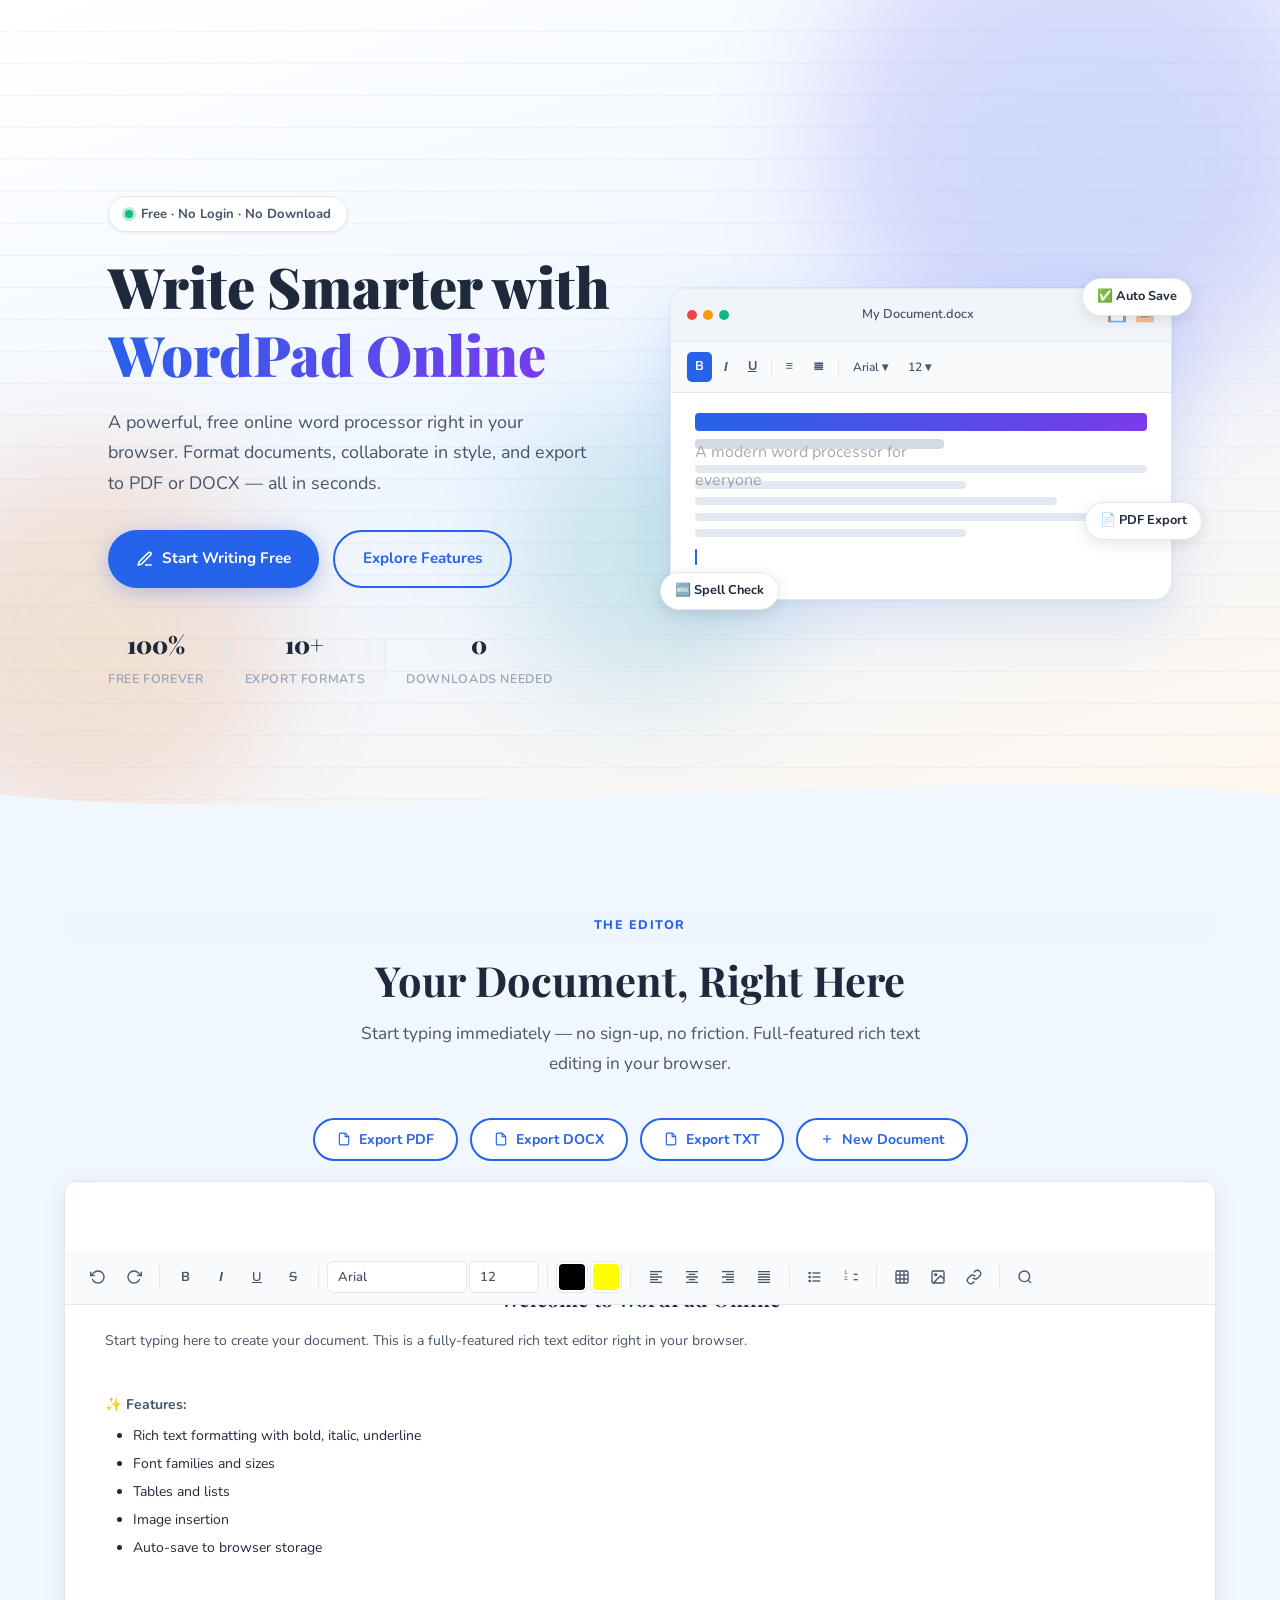
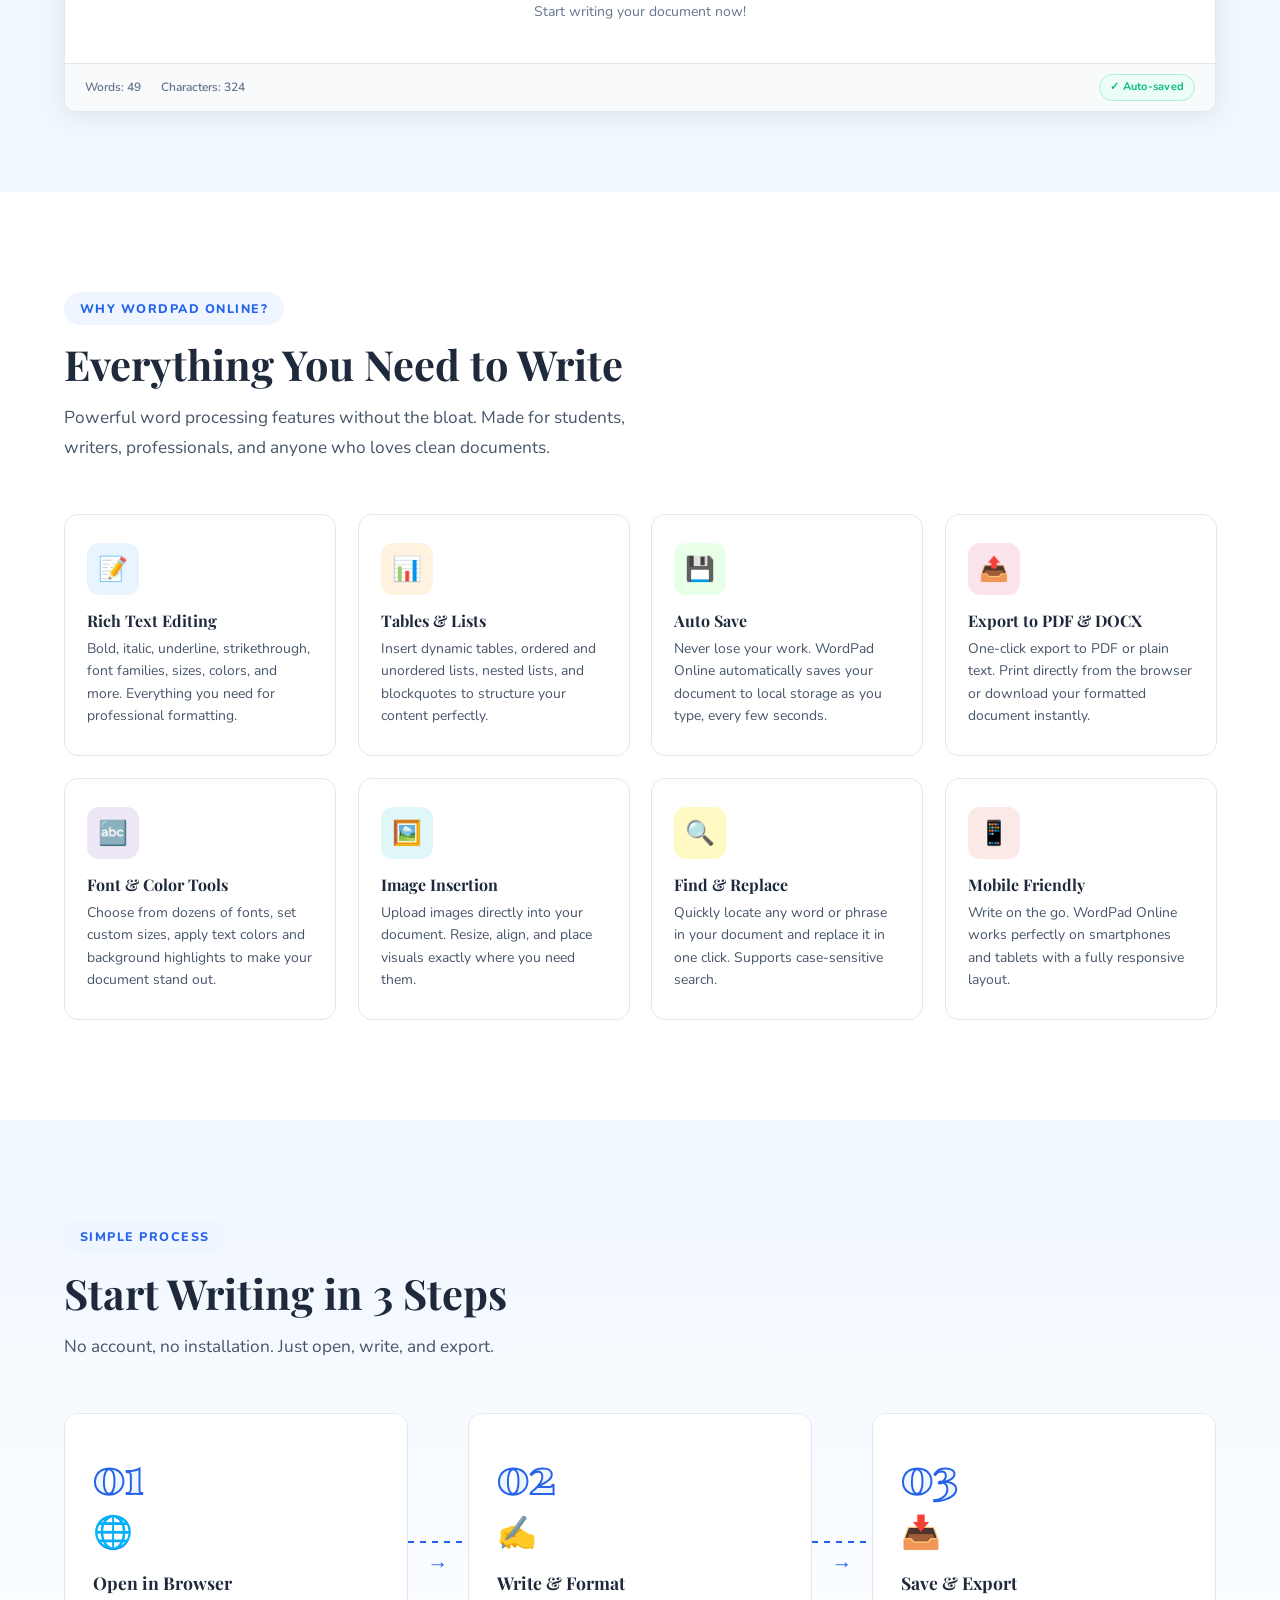
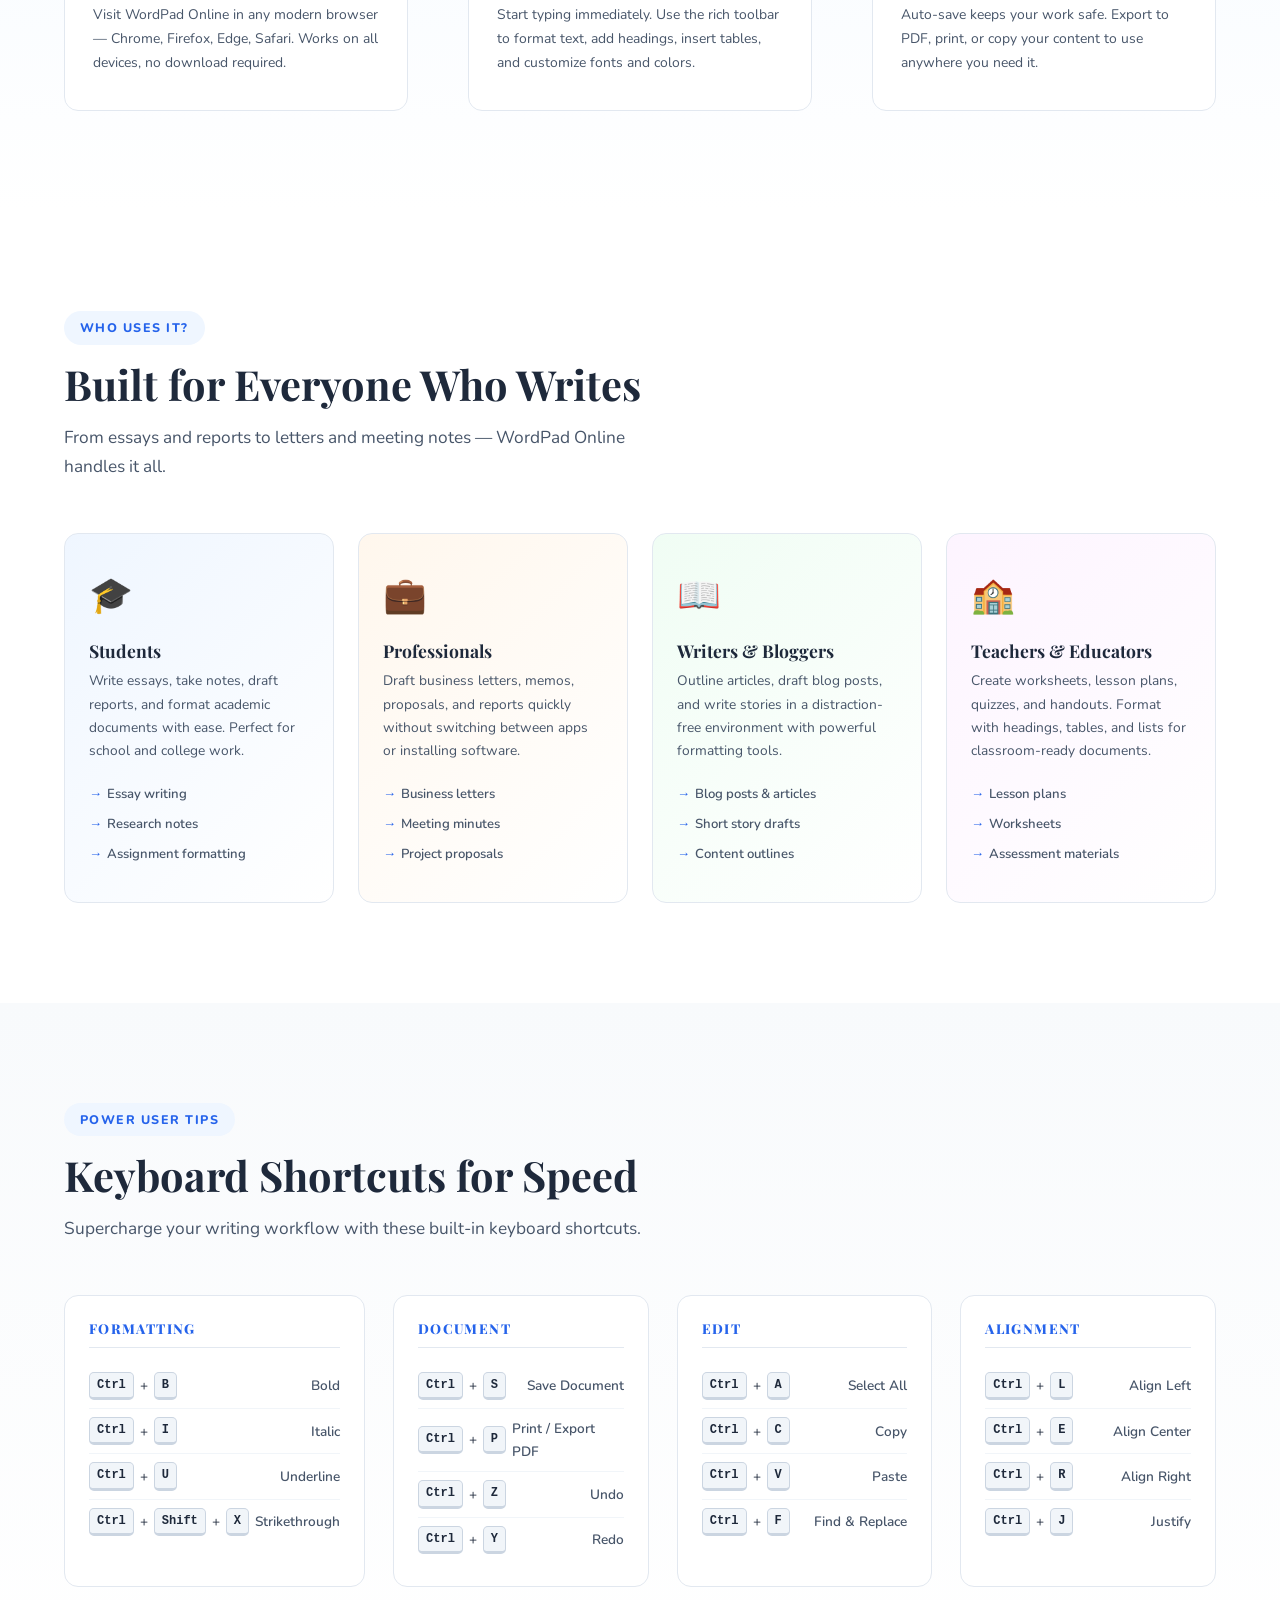
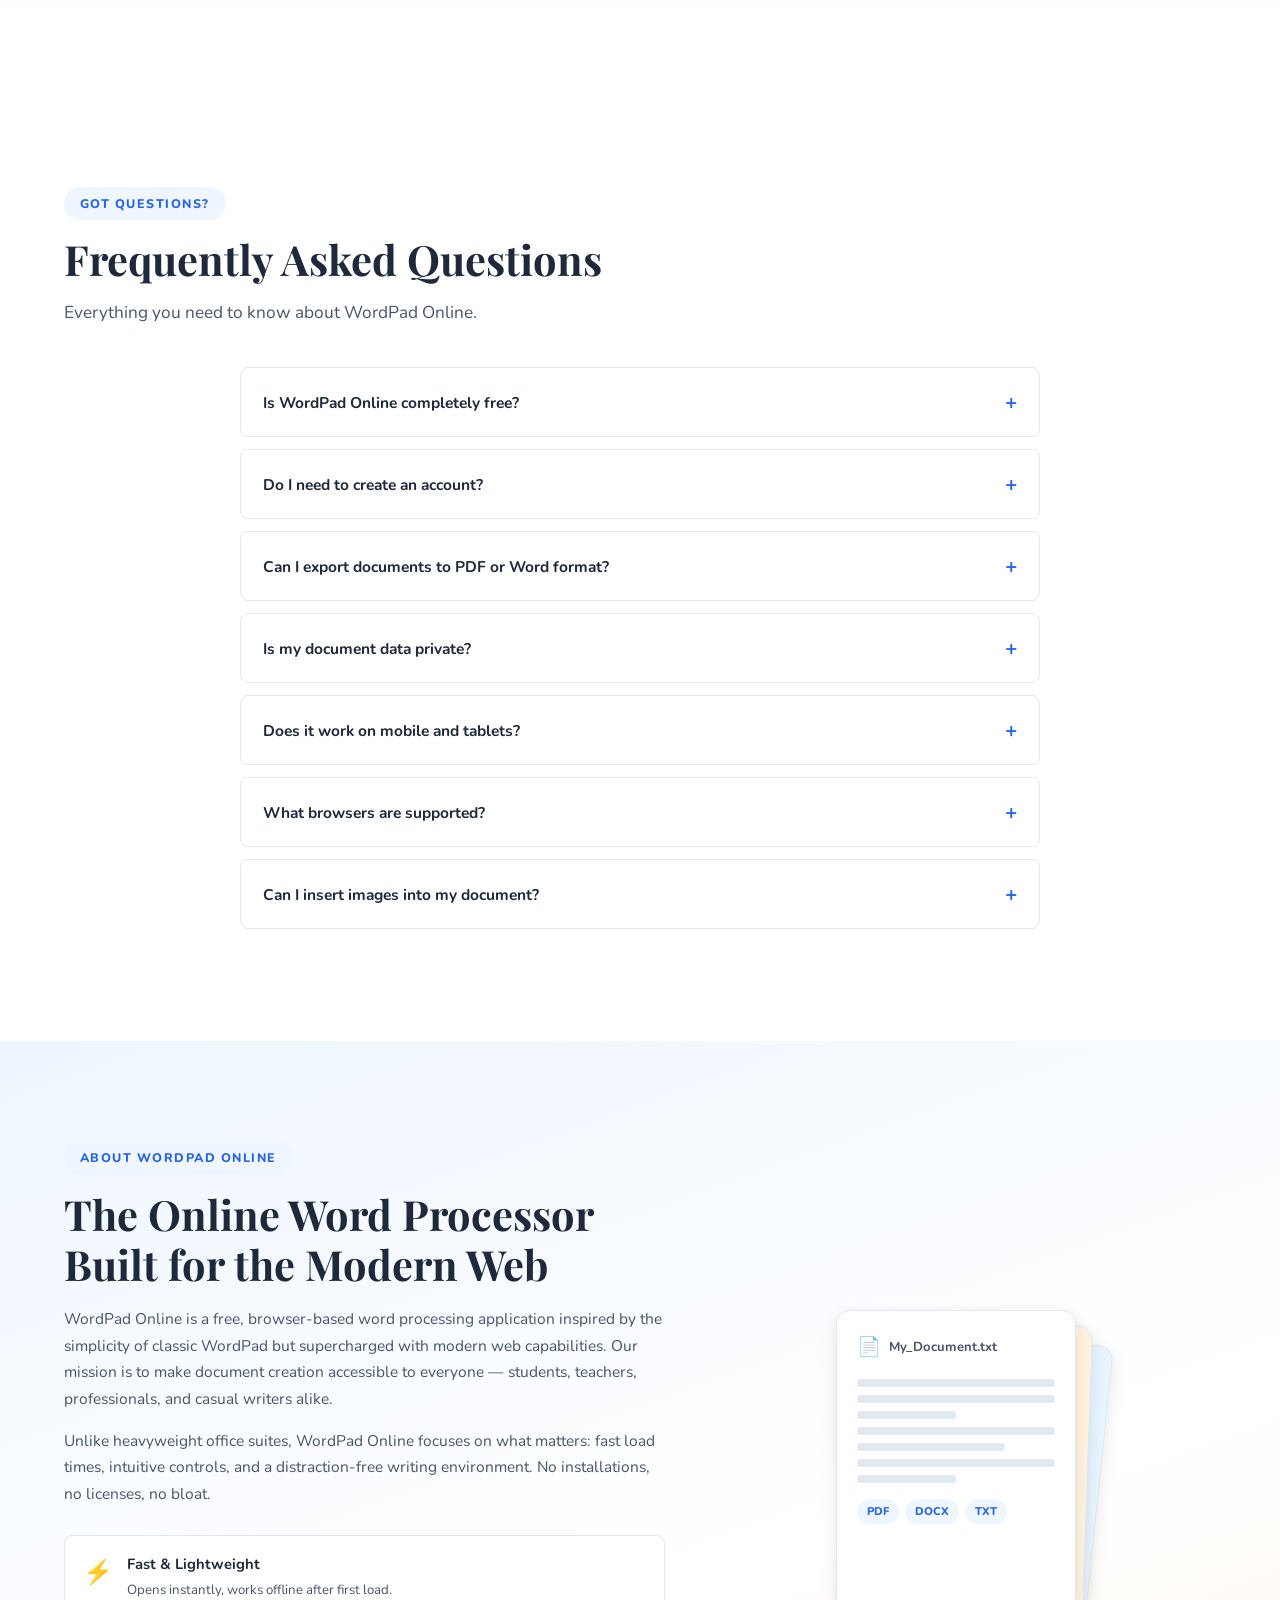
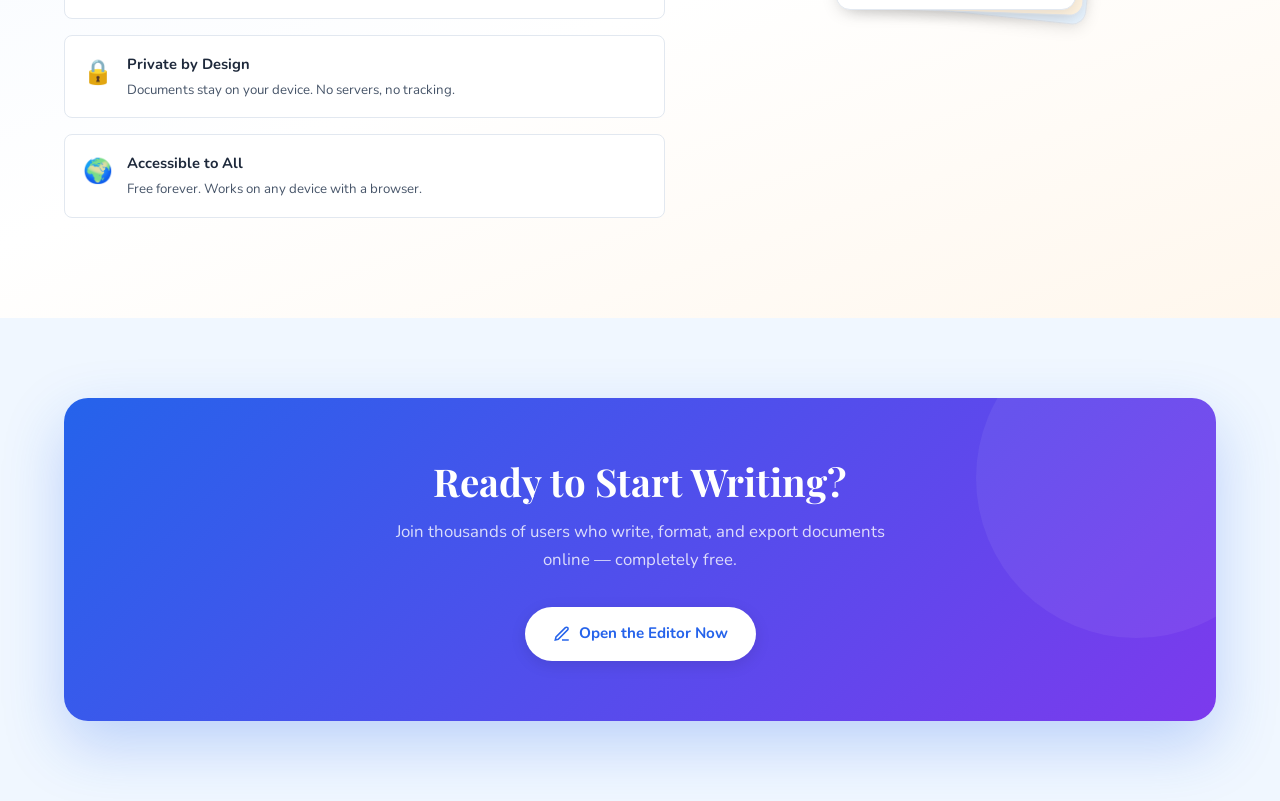
==== commit 6564585d: "Update index.html" ====
--- a/index.html
+++ b/index.html
@@ -9,6 +9,7 @@
   <meta name="author" content="WordPad Online" />
   <meta name="robots" content="index, follow" />
   <link rel="canonical" href="https://wordpadonline.github.io/" />
+  <link rel="icon" type="image/png" sizes="32x32" href="/favicon.png">
 
   <!-- Open Graph -->
   <meta property="og:title" content="WordPad Online – Free Online Word Processor" />
@@ -618,7 +619,7 @@
 
   <script src="js/header.js"></script>
   <script src="js/footer.js"></script>
-  <script src="js/editor.js"></script>
-  <script src="js/main.js"></script>
+  <script src="editor.js"></script>
+  <script src="main.js"></script>
 </body>
 </html>
--- a/editor.css
+++ b/editor.css
@@ -0,0 +1,779 @@
+/* ============================================
+   WordPad Online — Editor Stylesheet
+   Rich Text Editor · Toolbar · Responsive
+   ============================================ */
+
+/* ====== EDITOR CONTAINER ====== */
+.editor-container {
+  background: #fff;
+  border-radius: 14px;
+  box-shadow: 0 4px 24px rgba(0, 0, 0, 0.08), 0 1px 4px rgba(0, 0, 0, 0.04);
+  overflow: hidden;
+  border: 1.5px solid #e2e8f0;
+  transition: box-shadow 0.3s ease;
+}
+
+.editor-container:focus-within {
+  box-shadow: 0 8px 32px rgba(37, 99, 235, 0.12), 0 2px 8px rgba(0, 0, 0, 0.06);
+  border-color: #2563eb;
+}
+
+/* ====== EDITOR TOOLBAR ====== */
+.editor-toolbar {
+  display: flex;
+  align-items: center;
+  gap: 2px;
+  padding: 12px 16px;
+  background: linear-gradient(180deg, #f8fafc 0%, #f1f5f9 100%);
+  border-bottom: 1.5px solid #e2e8f0;
+  flex-wrap: wrap;
+  position: sticky;
+  top: 68px;
+  z-index: 10;
+  min-height: 52px;
+}
+
+.toolbar-group {
+  display: flex;
+  align-items: center;
+  gap: 2px;
+}
+
+/* ====== TOOL BUTTONS ====== */
+.tool-btn {
+  display: flex;
+  align-items: center;
+  justify-content: center;
+  width: 34px;
+  height: 34px;
+  border: 1.5px solid transparent;
+  background: transparent;
+  border-radius: 7px;
+  cursor: pointer;
+  font-size: 13px;
+  font-weight: 700;
+  color: #475569;
+  transition: all 0.18s cubic-bezier(0.4, 0, 0.2, 1);
+  font-family: 'Nunito', 'Segoe UI', sans-serif;
+  position: relative;
+  outline: none;
+}
+
+.tool-btn:hover {
+  background: #eff6ff;
+  color: #2563eb;
+  border-color: #bfdbfe;
+}
+
+.tool-btn:active {
+  transform: scale(0.94);
+  background: #dbeafe;
+}
+
+.tool-btn.active {
+  background: #2563eb;
+  color: #fff;
+  border-color: #1d4ed8;
+  box-shadow: 0 2px 8px rgba(37, 99, 235, 0.25);
+}
+
+.tool-btn:focus-visible {
+  outline: 2px solid #2563eb;
+  outline-offset: 2px;
+}
+
+/* Tool button tooltips */
+.tool-btn[title]:hover::after {
+  content: attr(title);
+  position: absolute;
+  bottom: -32px;
+  left: 50%;
+  transform: translateX(-50%);
+  background: #1e293b;
+  color: #fff;
+  padding: 4px 10px;
+  border-radius: 6px;
+  font-size: 11px;
+  font-weight: 600;
+  white-space: nowrap;
+  pointer-events: none;
+  z-index: 100;
+  font-family: 'Nunito', sans-serif;
+}
+
+/* ====== TOOLBAR SEPARATOR ====== */
+.toolbar-separator {
+  width: 1.5px;
+  height: 26px;
+  background: linear-gradient(180deg, transparent 0%, #cbd5e1 20%, #cbd5e1 80%, transparent 100%);
+  margin: 0 8px;
+  border-radius: 2px;
+}
+
+/* ====== TOOL SELECTS ====== */
+.tool-select {
+  padding: 7px 28px 7px 12px;
+  border: 1.5px solid #e2e8f0;
+  border-radius: 7px;
+  font-size: 12px;
+  font-family: 'Nunito', 'Segoe UI', sans-serif;
+  font-weight: 600;
+  background: #fff;
+  background-image: url("data:image/svg+xml,%3Csvg xmlns='http://www.w3.org/2000/svg' width='12' height='12' viewBox='0 0 24 24' fill='none' stroke='%23475569' stroke-width='2'%3E%3Cpolyline points='6 9 12 15 18 9'/%3E%3C/svg%3E");
+  background-repeat: no-repeat;
+  background-position: right 8px center;
+  background-size: 12px;
+  color: #334155;
+  cursor: pointer;
+  outline: none;
+  transition: all 0.18s ease;
+  appearance: none;
+  -webkit-appearance: none;
+  -moz-appearance: none;
+}
+
+.tool-select:hover {
+  border-color: #94a3b8;
+  background-color: #f8fafc;
+}
+
+.tool-select:focus {
+  border-color: #2563eb;
+  box-shadow: 0 0 0 3px rgba(37, 99, 235, 0.1);
+}
+
+#font-family-select {
+  min-width: 140px;
+}
+
+#font-size-select {
+  min-width: 70px;
+}
+
+/* ====== COLOR PICKERS ====== */
+.tool-color {
+  width: 34px;
+  height: 34px;
+  border: 1.5px solid #e2e8f0;
+  border-radius: 7px;
+  cursor: pointer;
+  padding: 3px;
+  background: #fff;
+  transition: all 0.18s ease;
+  outline: none;
+}
+
+.tool-color:hover {
+  border-color: #94a3b8;
+  transform: scale(1.05);
+}
+
+.tool-color:focus-visible {
+  border-color: #2563eb;
+  box-shadow: 0 0 0 3px rgba(37, 99, 235, 0.15);
+}
+
+.tool-color::-webkit-color-swatch-wrapper {
+  padding: 0;
+}
+
+.tool-color::-webkit-color-swatch {
+  border: none;
+  border-radius: 4px;
+}
+
+/* ====== EDITOR CONTENT AREA ====== */
+.editor-content-area {
+  min-height: 400px;
+  max-height: 60vh;
+  overflow-y: auto;
+  background: #fff;
+  scroll-behavior: smooth;
+}
+
+.editor-content-area::-webkit-scrollbar {
+  width: 8px;
+}
+
+.editor-content-area::-webkit-scrollbar-track {
+  background: #f8fafc;
+  border-radius: 10px;
+}
+
+.editor-content-area::-webkit-scrollbar-thumb {
+  background: #cbd5e1;
+  border-radius: 10px;
+  border: 2px solid #f8fafc;
+}
+
+.editor-content-area::-webkit-scrollbar-thumb:hover {
+  background: #94a3b8;
+}
+
+/* ====== EDITABLE AREA ====== */
+.wordpad-editor {
+  min-height: 380px;
+  padding: 28px 36px;
+  outline: none;
+  font-family: 'Nunito', 'Segoe UI', system-ui, -apple-system, sans-serif;
+  font-size: 15px;
+  line-height: 1.8;
+  color: #1e293b;
+  background: #fff;
+  word-wrap: break-word;
+  overflow-wrap: break-word;
+  caret-color: #2563eb;
+}
+
+.wordpad-editor:focus {
+  outline: none;
+}
+
+/* Placeholder styling */
+.wordpad-editor:empty::before {
+  content: 'Start typing your document here...';
+  color: #94a3b8;
+  font-style: italic;
+  pointer-events: none;
+}
+
+/* Selection styling */
+.wordpad-editor ::selection {
+  background: #bfdbfe;
+  color: #1e293b;
+}
+
+.wordpad-editor ::-moz-selection {
+  background: #bfdbfe;
+  color: #1e293b;
+}
+
+/* ====== EDITOR CONTENT STYLES ====== */
+.wordpad-editor h1 {
+  font-size: 2em;
+  margin: 0.67em 0;
+  font-family: 'Playfair Display', Georgia, serif;
+  font-weight: 900;
+  color: #0f172a;
+  line-height: 1.3;
+}
+
+.wordpad-editor h2 {
+  font-size: 1.5em;
+  margin: 0.75em 0;
+  font-family: 'Playfair Display', Georgia, serif;
+  font-weight: 700;
+  color: #1e293b;
+  line-height: 1.3;
+}
+
+.wordpad-editor h3 {
+  font-size: 1.17em;
+  margin: 0.83em 0;
+  font-family: 'Playfair Display', Georgia, serif;
+  font-weight: 700;
+  color: #334155;
+}
+
+.wordpad-editor p {
+  margin: 0.6em 0;
+  line-height: 1.8;
+}
+
+.wordpad-editor ul,
+.wordpad-editor ol {
+  margin: 0.6em 0;
+  padding-left: 2em;
+}
+
+.wordpad-editor li {
+  margin: 0.3em 0;
+  line-height: 1.7;
+}
+
+.wordpad-editor ul li {
+  list-style-type: disc;
+}
+
+.wordpad-editor ul ul li {
+  list-style-type: circle;
+}
+
+.wordpad-editor ul ul ul li {
+  list-style-type: square;
+}
+
+.wordpad-editor ol li {
+  list-style-type: decimal;
+}
+
+.wordpad-editor blockquote {
+  margin: 12px 0;
+  padding: 12px 20px;
+  border-left: 4px solid #2563eb;
+  background: #f8fafc;
+  color: #475569;
+  font-style: italic;
+  border-radius: 0 8px 8px 0;
+}
+
+/* ====== TABLE STYLES ====== */
+.wordpad-editor table {
+  margin: 16px 0;
+  border-collapse: collapse;
+  width: 100%;
+  font-size: 14px;
+  border-radius: 8px;
+  overflow: hidden;
+  box-shadow: 0 1px 3px rgba(0, 0, 0, 0.06);
+}
+
+.wordpad-editor table td,
+.wordpad-editor table th {
+  padding: 10px 14px;
+  border: 1px solid #e2e8f0;
+  text-align: left;
+  vertical-align: top;
+  min-width: 60px;
+}
+
+.wordpad-editor table th {
+  background: #f1f5f9;
+  font-weight: 700;
+  color: #1e293b;
+}
+
+.wordpad-editor table td {
+  background: #fff;
+}
+
+.wordpad-editor table tr:nth-child(even) td {
+  background: #f8fafc;
+}
+
+.wordpad-editor table tr:hover td {
+  background: #eff6ff;
+}
+
+/* ====== IMAGE STYLES ====== */
+.wordpad-editor img {
+  max-width: 100%;
+  height: auto;
+  margin: 8px 0;
+  border-radius: 8px;
+  box-shadow: 0 2px 8px rgba(0, 0, 0, 0.08);
+  transition: box-shadow 0.2s ease;
+}
+
+.wordpad-editor img:hover {
+  box-shadow: 0 4px 16px rgba(0, 0, 0, 0.12);
+}
+
+/* ====== LINK STYLES ====== */
+.wordpad-editor a {
+  color: #2563eb;
+  text-decoration: underline;
+  text-underline-offset: 2px;
+  transition: color 0.15s ease;
+  cursor: pointer;
+}
+
+.wordpad-editor a:hover {
+  color: #1d4ed8;
+}
+
+.wordpad-editor a:visited {
+  color: #7c3aed;
+}
+
+/* ====== CODE / PRE STYLES ====== */
+.wordpad-editor code {
+  background: #f1f5f9;
+  padding: 2px 6px;
+  border-radius: 4px;
+  font-family: 'JetBrains Mono', 'Courier New', monospace;
+  font-size: 0.9em;
+  color: #e11d48;
+}
+
+.wordpad-editor pre {
+  background: #1e293b;
+  color: #e2e8f0;
+  padding: 16px 20px;
+  border-radius: 10px;
+  overflow-x: auto;
+  margin: 12px 0;
+  font-family: 'JetBrains Mono', 'Courier New', monospace;
+  font-size: 13px;
+  line-height: 1.6;
+}
+
+.wordpad-editor pre code {
+  background: none;
+  color: inherit;
+  padding: 0;
+  font-size: inherit;
+}
+
+/* ====== HIGHLIGHT MARK ====== */
+.wordpad-editor mark {
+  background-color: #fef08a;
+  padding: 2px 4px;
+  border-radius: 3px;
+}
+
+/* ====== EDITOR STATUSBAR ====== */
+.editor-statusbar {
+  display: flex;
+  align-items: center;
+  gap: 20px;
+  padding: 10px 20px;
+  background: linear-gradient(180deg, #f8fafc 0%, #f1f5f9 100%);
+  border-top: 1.5px solid #e2e8f0;
+  font-size: 12px;
+  font-weight: 600;
+  color: #64748b;
+  min-height: 40px;
+}
+
+.editor-statusbar span {
+  display: flex;
+  align-items: center;
+  gap: 4px;
+}
+
+/* ====== SAVE STATUS INDICATOR ====== */
+.save-status {
+  margin-left: auto;
+  padding: 4px 12px;
+  border-radius: 50px;
+  font-size: 11px;
+  font-weight: 700;
+  letter-spacing: 0.02em;
+  transition: all 0.3s ease;
+}
+
+.save-status.saved {
+  color: #059669;
+  background: #ecfdf5;
+  border: 1px solid #a7f3d0;
+}
+
+.save-status.saving {
+  color: #d97706;
+  background: #fffbeb;
+  border: 1px solid #fde68a;
+  animation: pulse-status 1.5s ease-in-out infinite;
+}
+
+.save-status.error {
+  color: #dc2626;
+  background: #fef2f2;
+  border: 1px solid #fecaca;
+}
+
+@keyframes pulse-status {
+  0%, 100% { opacity: 1; }
+  50% { opacity: 0.6; }
+}
+
+/* ====== EXPORT BUTTONS ROW ====== */
+.export-buttons-row {
+  display: flex;
+  justify-content: center;
+  gap: 12px;
+  margin-bottom: 20px;
+  flex-wrap: wrap;
+}
+
+.export-buttons-row .btn {
+  padding: 10px 22px;
+  font-size: 0.88rem;
+  gap: 8px;
+  transition: all 0.2s ease;
+  background: #fff;
+}
+
+.export-buttons-row .btn:hover {
+  transform: translateY(-2px);
+  box-shadow: 0 4px 12px rgba(0, 0, 0, 0.1);
+}
+
+.export-buttons-row .btn svg {
+  flex-shrink: 0;
+}
+
+/* ====== RESPONSIVE STYLES ====== */
+@media (max-width: 1100px) {
+  .wordpad-editor {
+    padding: 24px 28px;
+    font-size: 14px;
+  }
+  
+  .editor-content-area {
+    max-height: 55vh;
+  }
+}
+
+@media (max-width: 900px) {
+  .editor-toolbar {
+    padding: 10px 12px;
+    gap: 1px;
+  }
+  
+  .tool-btn {
+    width: 32px;
+    height: 32px;
+    font-size: 12px;
+    border-radius: 6px;
+  }
+  
+  .toolbar-separator {
+    margin: 0 4px;
+    height: 22px;
+  }
+  
+  .tool-select {
+    padding: 6px 24px 6px 10px;
+    font-size: 11px;
+    background-position: right 6px center;
+  }
+  
+  #font-family-select {
+    min-width: 120px;
+  }
+  
+  #font-size-select {
+    min-width: 60px;
+  }
+  
+  .tool-color {
+    width: 32px;
+    height: 32px;
+  }
+  
+  .wordpad-editor {
+    padding: 20px 24px;
+    min-height: 320px;
+    font-size: 14px;
+  }
+  
+  .editor-content-area {
+    max-height: 50vh;
+  }
+  
+  .editor-statusbar {
+    padding: 8px 16px;
+    gap: 14px;
+    font-size: 11px;
+  }
+  
+  .export-buttons-row .btn {
+    padding: 8px 16px;
+    font-size: 0.82rem;
+  }
+}
+
+@media (max-width: 640px) {
+  .editor-toolbar {
+    padding: 8px 8px;
+    gap: 1px;
+    min-height: auto;
+    top: 56px;
+  }
+  
+  .tool-btn {
+    width: 30px;
+    height: 30px;
+    font-size: 11px;
+    border-radius: 5px;
+  }
+  
+  .toolbar-separator {
+    margin: 0 2px;
+    height: 20px;
+  }
+  
+  .tool-select {
+    padding: 5px 20px 5px 8px;
+    font-size: 11px;
+    border-radius: 5px;
+  }
+  
+  #font-family-select {
+    min-width: 100px;
+  }
+  
+  #font-size-select {
+    min-width: 50px;
+  }
+  
+  .tool-color {
+    width: 28px;
+    height: 28px;
+    border-radius: 5px;
+  }
+  
+  .wordpad-editor {
+    padding: 16px 18px;
+    min-height: 280px;
+    font-size: 13px;
+    line-height: 1.7;
+  }
+  
+  .wordpad-editor h1 {
+    font-size: 1.5em;
+  }
+  
+  .wordpad-editor h2 {
+    font-size: 1.25em;
+  }
+  
+  .wordpad-editor h3 {
+    font-size: 1.1em;
+  }
+  
+  .editor-content-area {
+    max-height: 45vh;
+  }
+  
+  .editor-statusbar {
+    padding: 7px 12px;
+    gap: 10px;
+    font-size: 10px;
+    flex-wrap: wrap;
+  }
+  
+  .save-status {
+    margin-left: 0;
+    font-size: 10px;
+    padding: 3px 10px;
+  }
+  
+  .export-buttons-row {
+    gap: 8px;
+    margin-bottom: 16px;
+  }
+  
+  .export-buttons-row .btn {
+    padding: 7px 14px;
+    font-size: 0.78rem;
+    gap: 6px;
+  }
+  
+  .wordpad-editor table td,
+  .wordpad-editor table th {
+    padding: 6px 8px;
+    font-size: 12px;
+  }
+}
+
+@media (max-width: 400px) {
+  .tool-btn {
+    width: 28px;
+    height: 28px;
+    font-size: 10px;
+  }
+  
+  .tool-select {
+    font-size: 10px;
+    padding: 5px 16px 5px 6px;
+  }
+  
+  #font-family-select {
+    min-width: 80px;
+  }
+  
+  .wordpad-editor {
+    padding: 12px 14px;
+    font-size: 12px;
+  }
+  
+  .editor-content-area {
+    max-height: 40vh;
+  }
+}
+
+/* ====== DARK MODE SUPPORT (optional future feature) ====== */
+@media (prefers-color-scheme: dark) {
+  /* Keep light theme as default for now */
+  /* Dark mode styles can be added here in the future */
+}
+
+/* ====== PRINT STYLES ====== */
+@media print {
+  .editor-toolbar,
+  .editor-statusbar,
+  .export-buttons-row {
+    display: none !important;
+  }
+  
+  .editor-container {
+    box-shadow: none;
+    border: none;
+  }
+  
+  .editor-content-area {
+    max-height: none;
+    overflow: visible;
+  }
+  
+  .wordpad-editor {
+    padding: 0;
+    min-height: auto;
+  }
+}
+
+/* ====== ANIMATIONS ====== */
+@keyframes toolbar-btn-pop {
+  0% { transform: scale(1); }
+  50% { transform: scale(1.15); }
+  100% { transform: scale(1); }
+}
+
+.tool-btn:active {
+  animation: toolbar-btn-pop 0.2s ease;
+}
+
+/* Focus visible animation for accessibility */
+.tool-btn:focus-visible,
+.tool-select:focus-visible,
+.tool-color:focus-visible {
+  animation: focus-pulse 0.6s ease;
+}
+
+@keyframes focus-pulse {
+  0% { box-shadow: 0 0 0 0 rgba(37, 99, 235, 0.4); }
+  50% { box-shadow: 0 0 0 6px rgba(37, 99, 235, 0); }
+  100% { box-shadow: 0 0 0 0 rgba(37, 99, 235, 0); }
+}
+
+/* Smooth toolbar appearance */
+.editor-toolbar {
+  animation: toolbar-slide-in 0.4s ease;
+}
+
+@keyframes toolbar-slide-in {
+  from {
+    opacity: 0;
+    transform: translateY(-10px);
+  }
+  to {
+    opacity: 1;
+    transform: translateY(0);
+  }
+}
+
+/* Editor content fade in */
+.wordpad-editor {
+  animation: content-fade-in 0.5s ease;
+}
+
+@keyframes content-fade-in {
+  from {
+    opacity: 0.8;
+  }
+  to {
+    opacity: 1;
+  }
+}
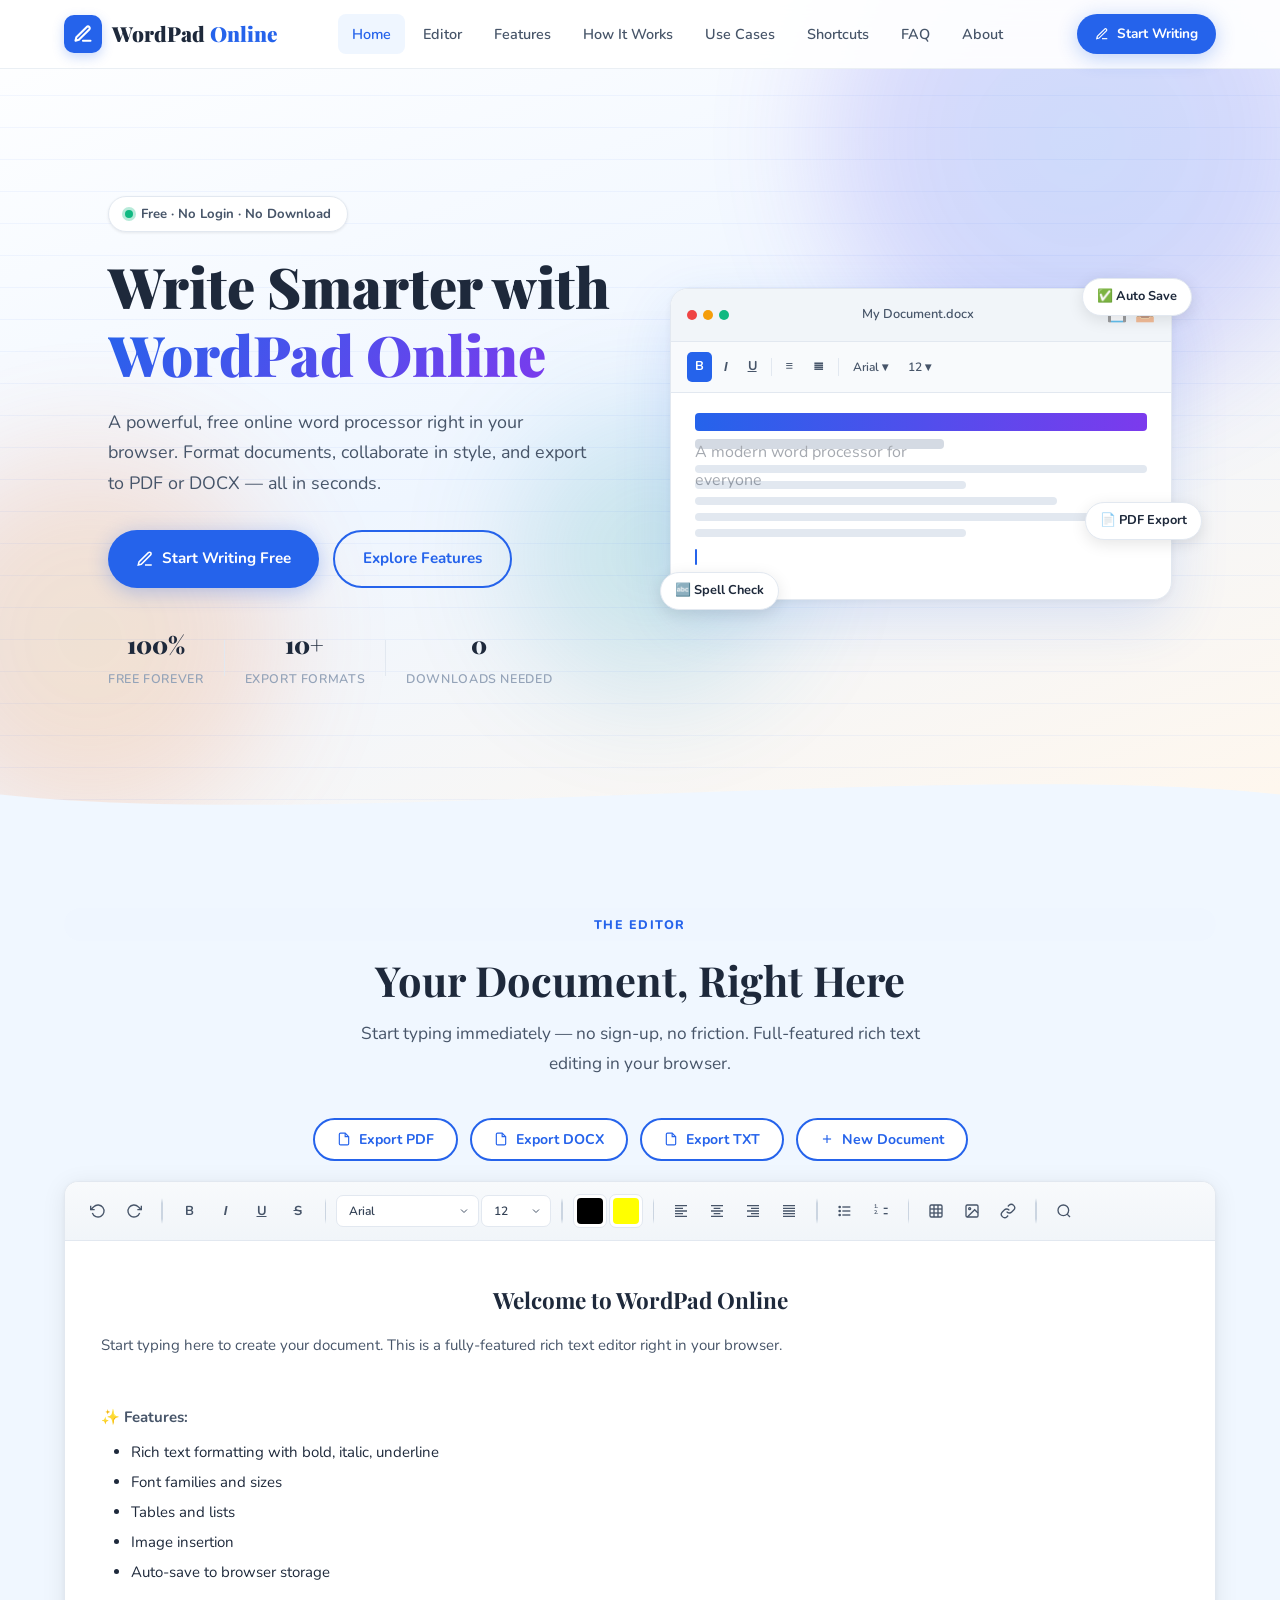
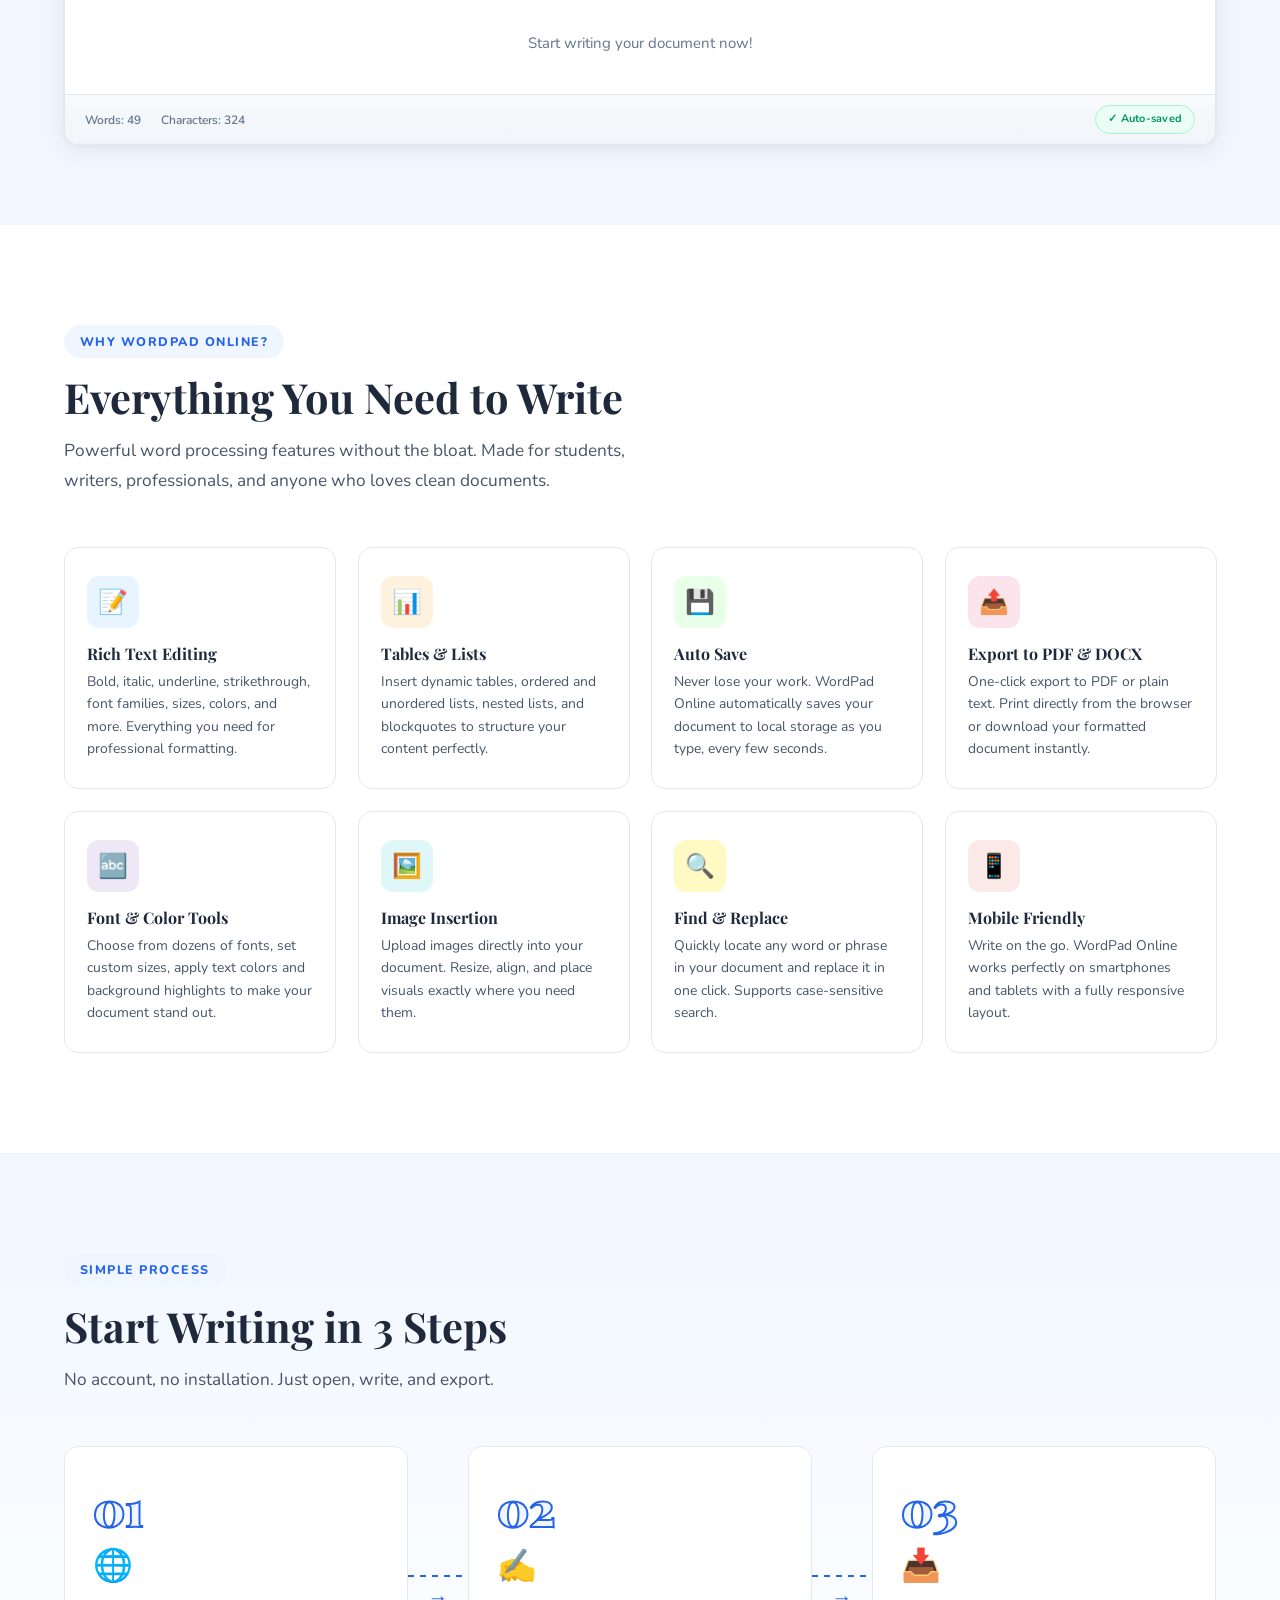
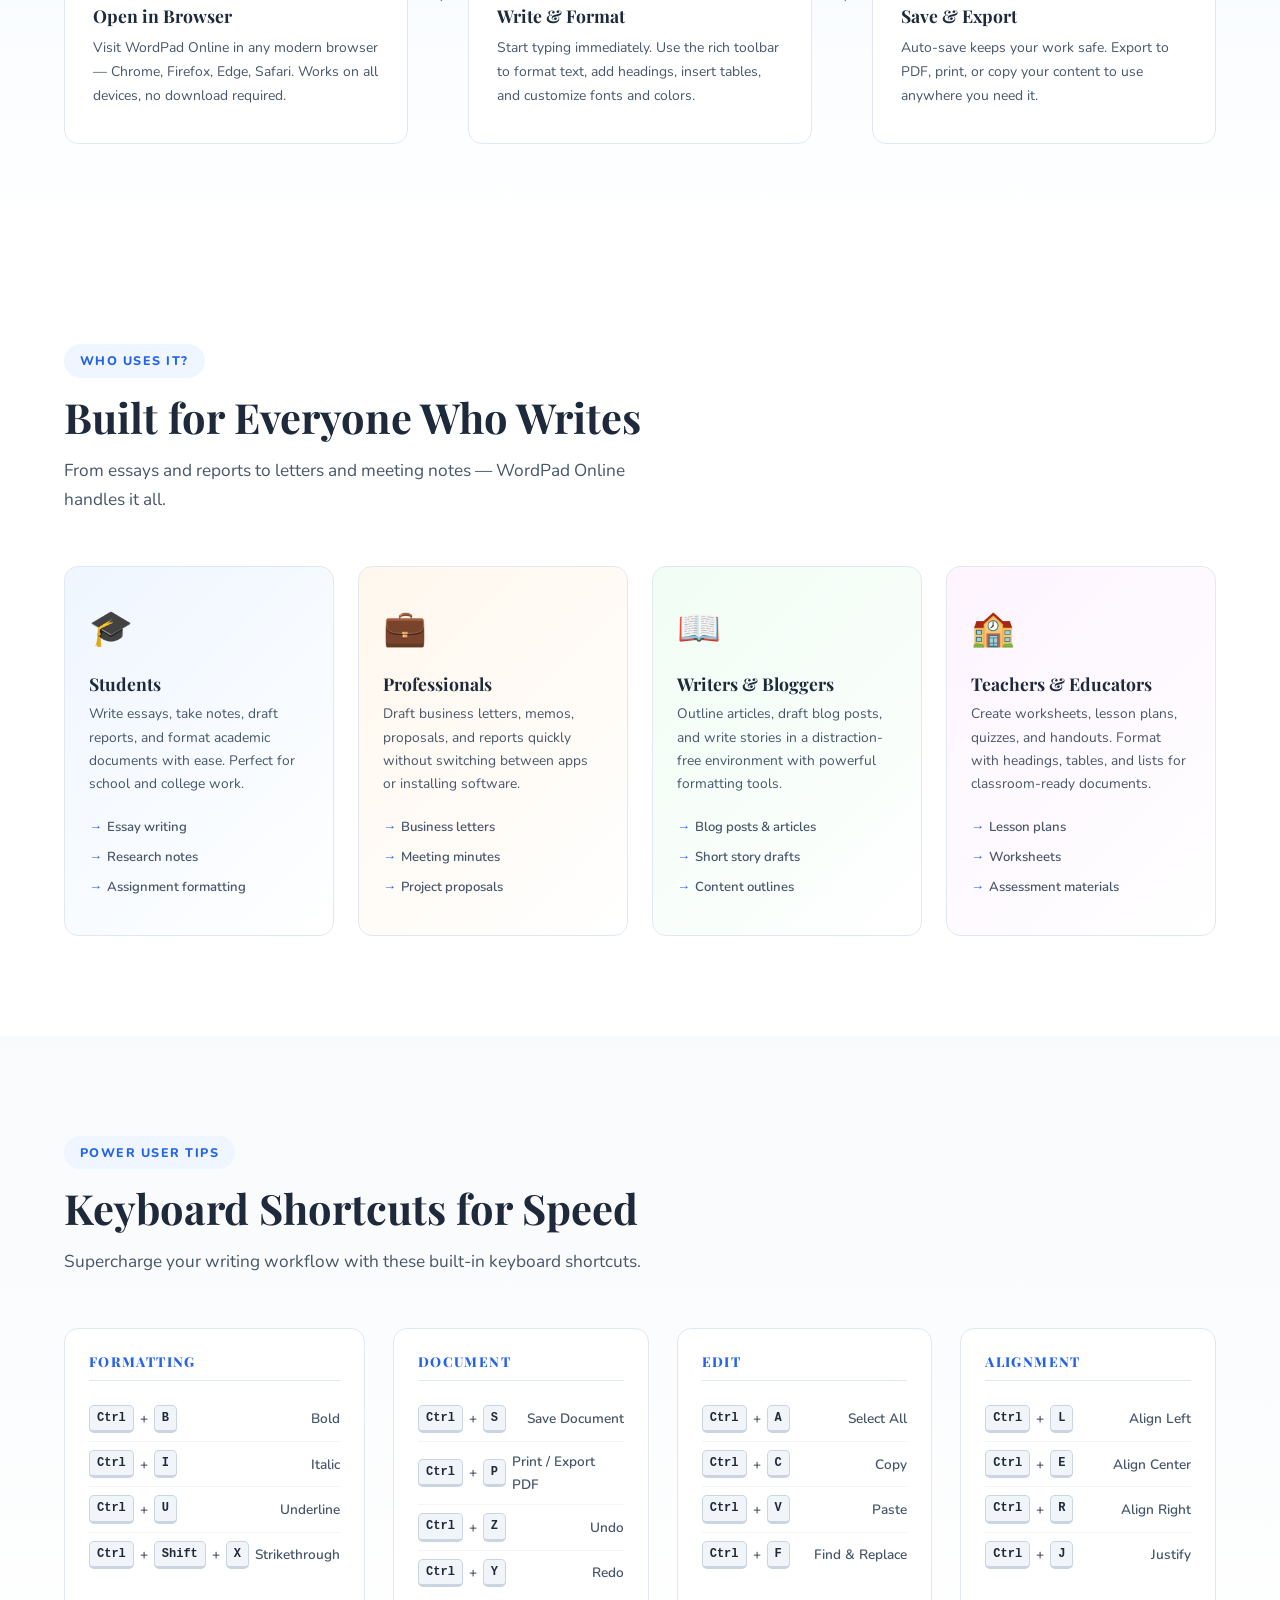
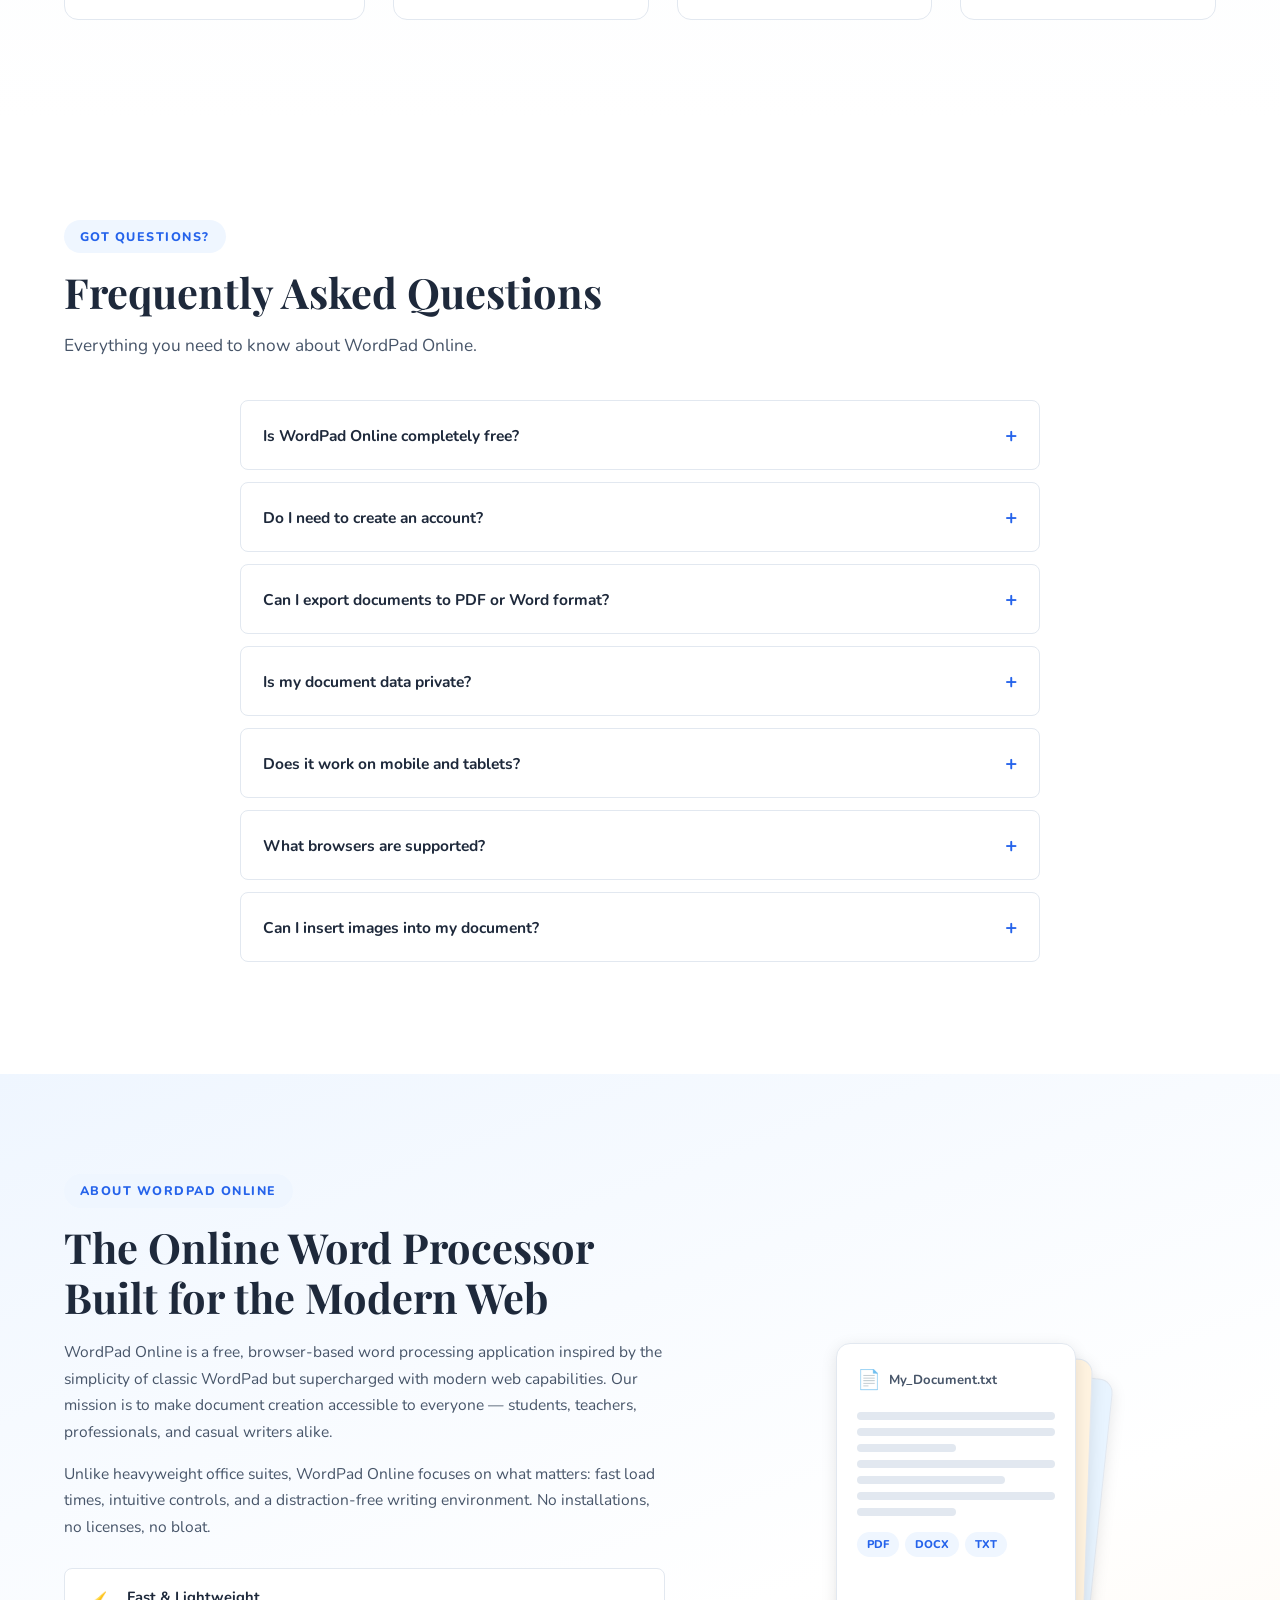
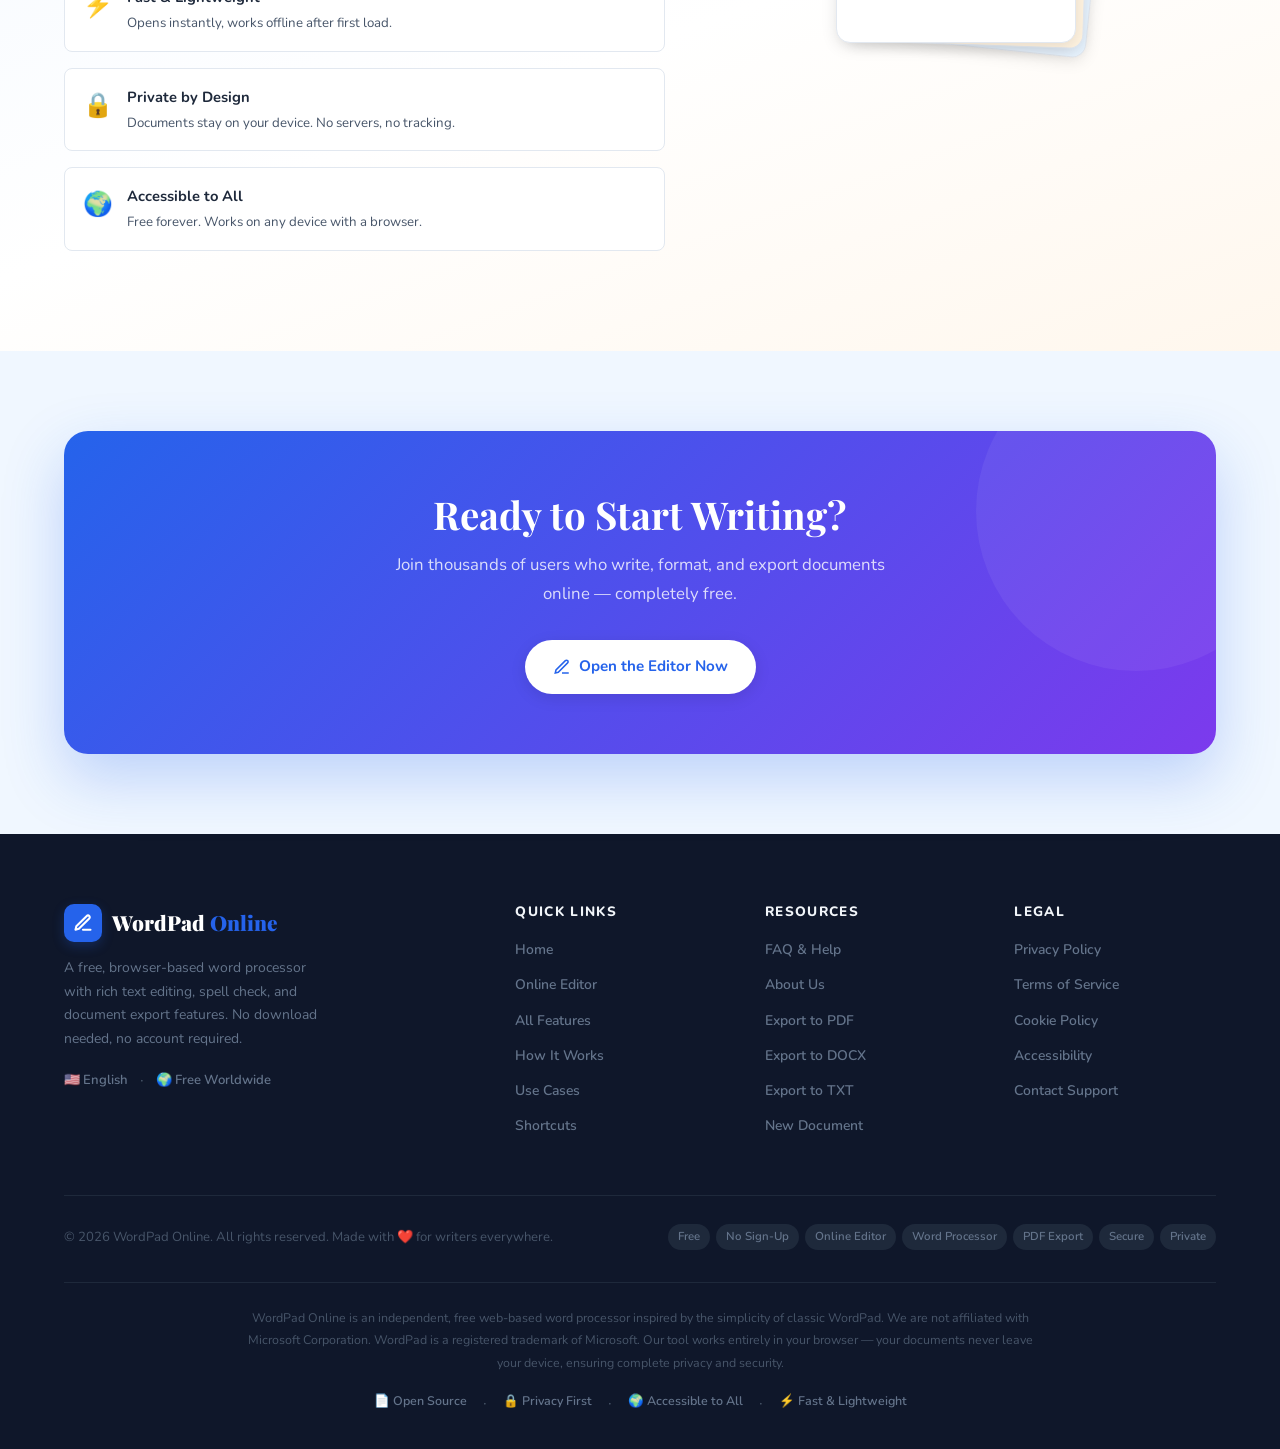
==== commit b1fa3d01: "Update index.html" ====
--- a/index.html
+++ b/index.html
@@ -617,8 +617,8 @@
   <!-- Toast Notification -->
   <div id="toast" class="toast" role="status" aria-live="polite"></div>
 
-  <script src="js/header.js"></script>
-  <script src="js/footer.js"></script>
+  <script src="header.js"></script>
+  <script src="footer.js"></script>
   <script src="editor.js"></script>
   <script src="main.js"></script>
 </body>
--- a/editor.css
+++ b/editor.css
@@ -11,6 +11,8 @@
   overflow: hidden;
   border: 1.5px solid #e2e8f0;
   transition: box-shadow 0.3s ease;
+  display: flex;
+  flex-direction: column;
 }
 
 .editor-container:focus-within {
@@ -27,10 +29,10 @@
   background: linear-gradient(180deg, #f8fafc 0%, #f1f5f9 100%);
   border-bottom: 1.5px solid #e2e8f0;
   flex-wrap: wrap;
-  position: sticky;
-  top: 68px;
-  z-index: 10;
+  flex-shrink: 0;
   min-height: 52px;
+  position: relative;
+  z-index: 2;
 }
 
 .toolbar-group {
@@ -184,6 +186,7 @@
 
 /* ====== EDITOR CONTENT AREA ====== */
 .editor-content-area {
+  flex: 1;
   min-height: 400px;
   max-height: 60vh;
   overflow-y: auto;
@@ -434,6 +437,7 @@
   font-weight: 600;
   color: #64748b;
   min-height: 40px;
+  flex-shrink: 0;
 }
 
 .editor-statusbar span {
@@ -579,7 +583,6 @@
     padding: 8px 8px;
     gap: 1px;
     min-height: auto;
-    top: 56px;
   }
   
   .tool-btn {
@@ -692,12 +695,6 @@
   .editor-content-area {
     max-height: 40vh;
   }
-}
-
-/* ====== DARK MODE SUPPORT (optional future feature) ====== */
-@media (prefers-color-scheme: dark) {
-  /* Keep light theme as default for now */
-  /* Dark mode styles can be added here in the future */
 }
 
 /* ====== PRINT STYLES ====== */
@@ -714,8 +711,8 @@
   }
   
   .editor-content-area {
-    max-height: none;
-    overflow: visible;
+    max-height: none !important;
+    overflow: visible !important;
   }
   
   .wordpad-editor {
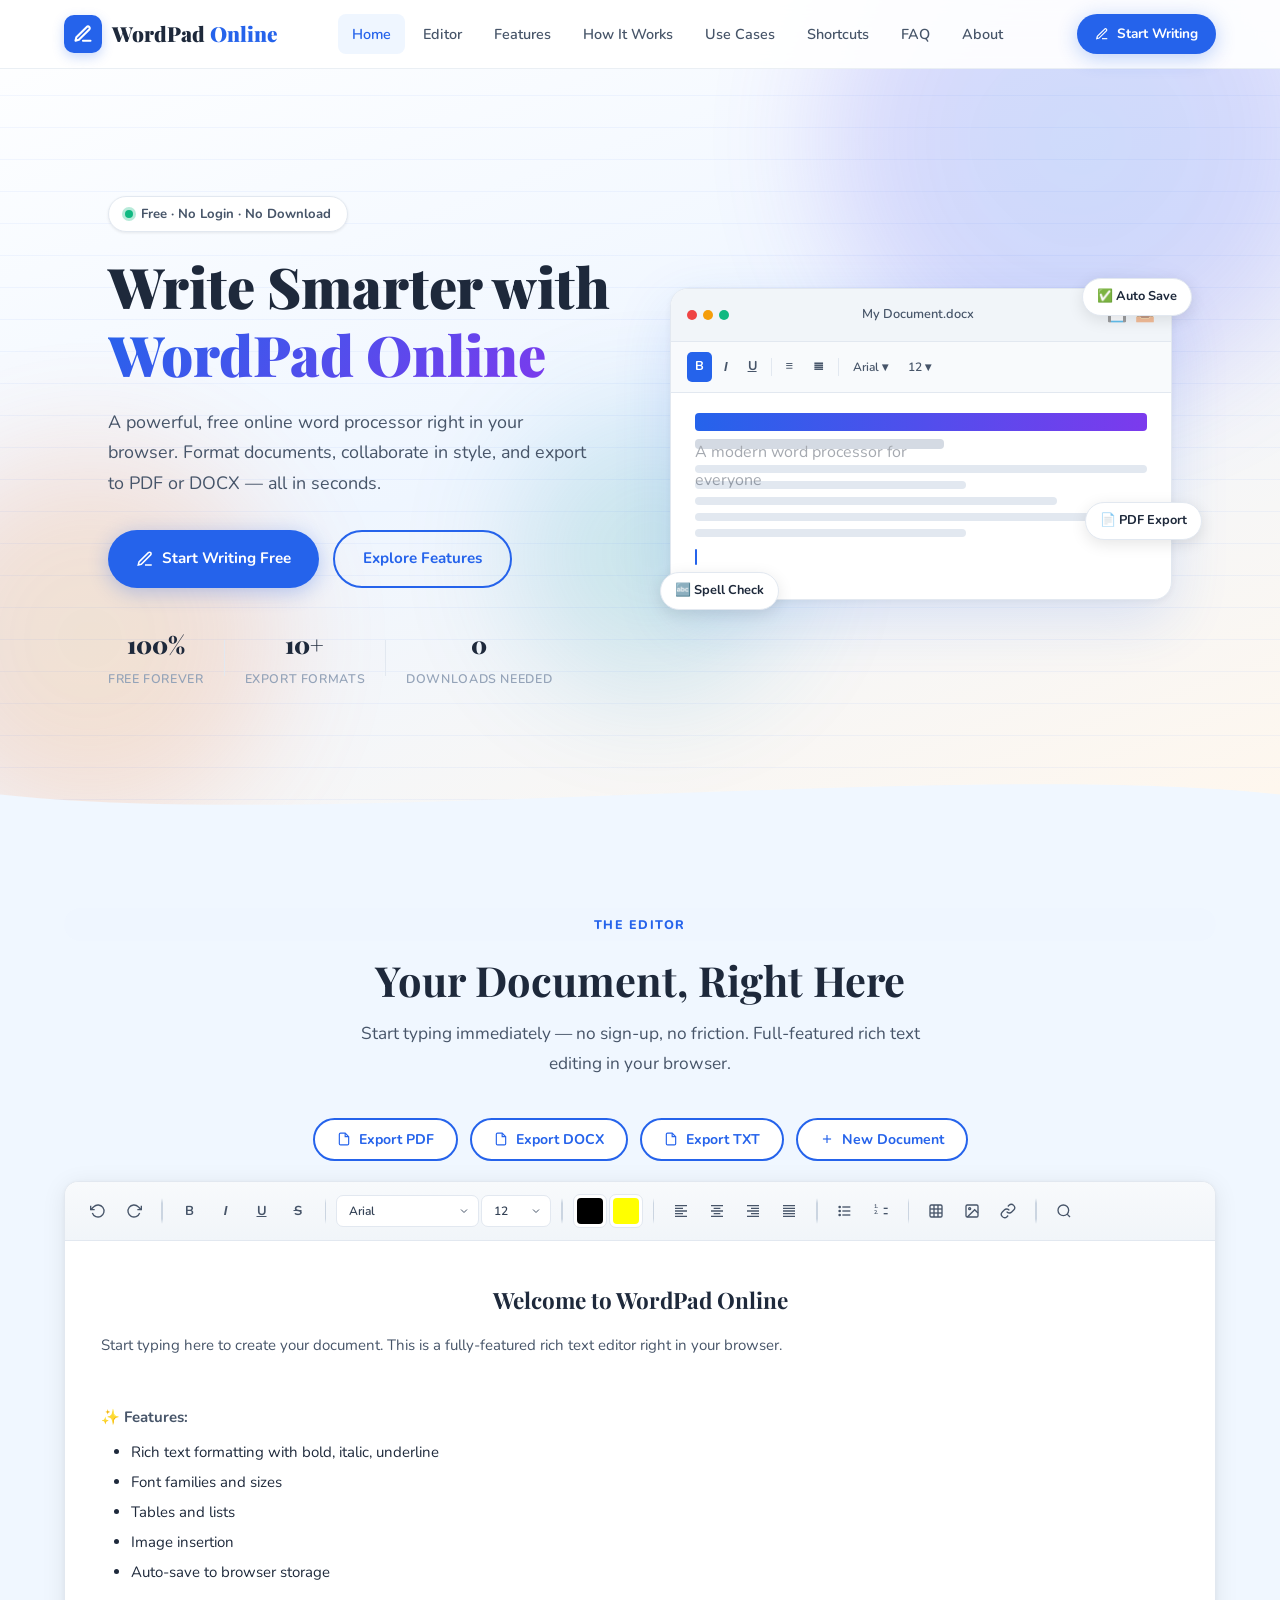
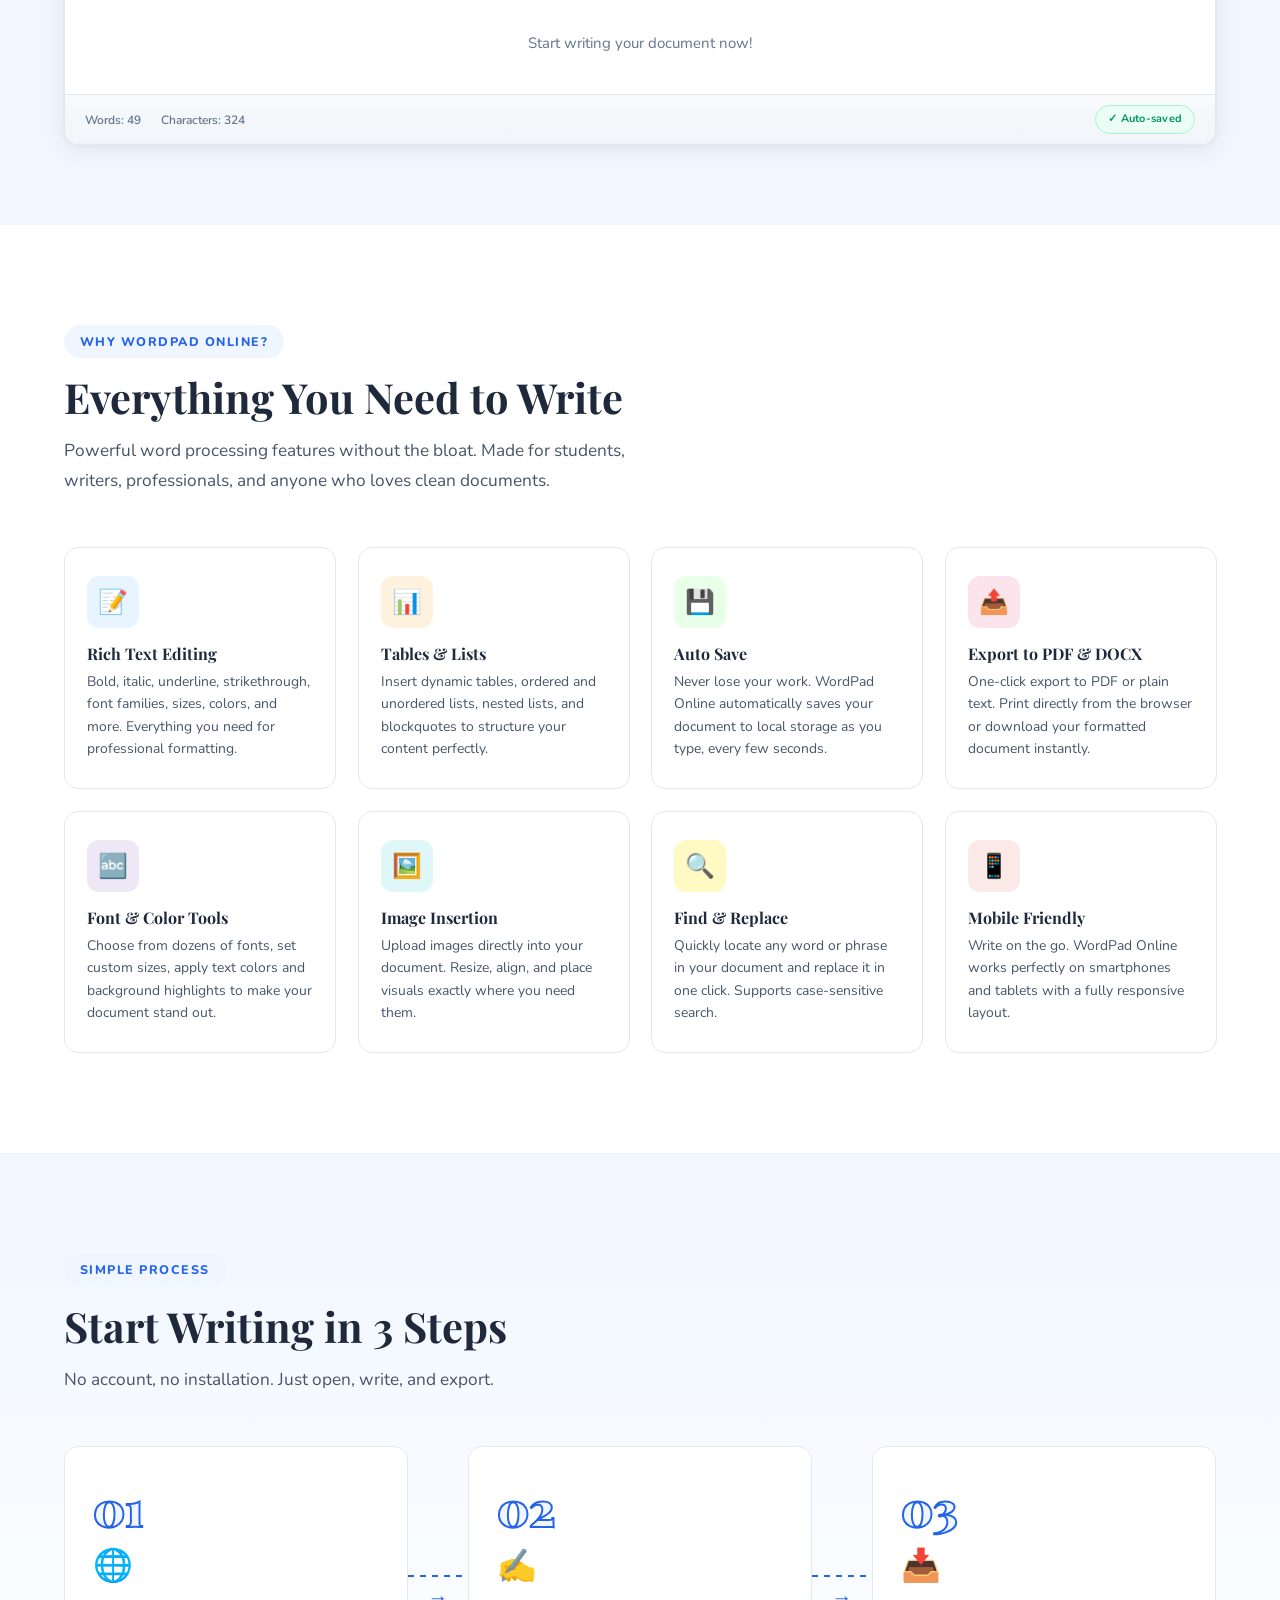
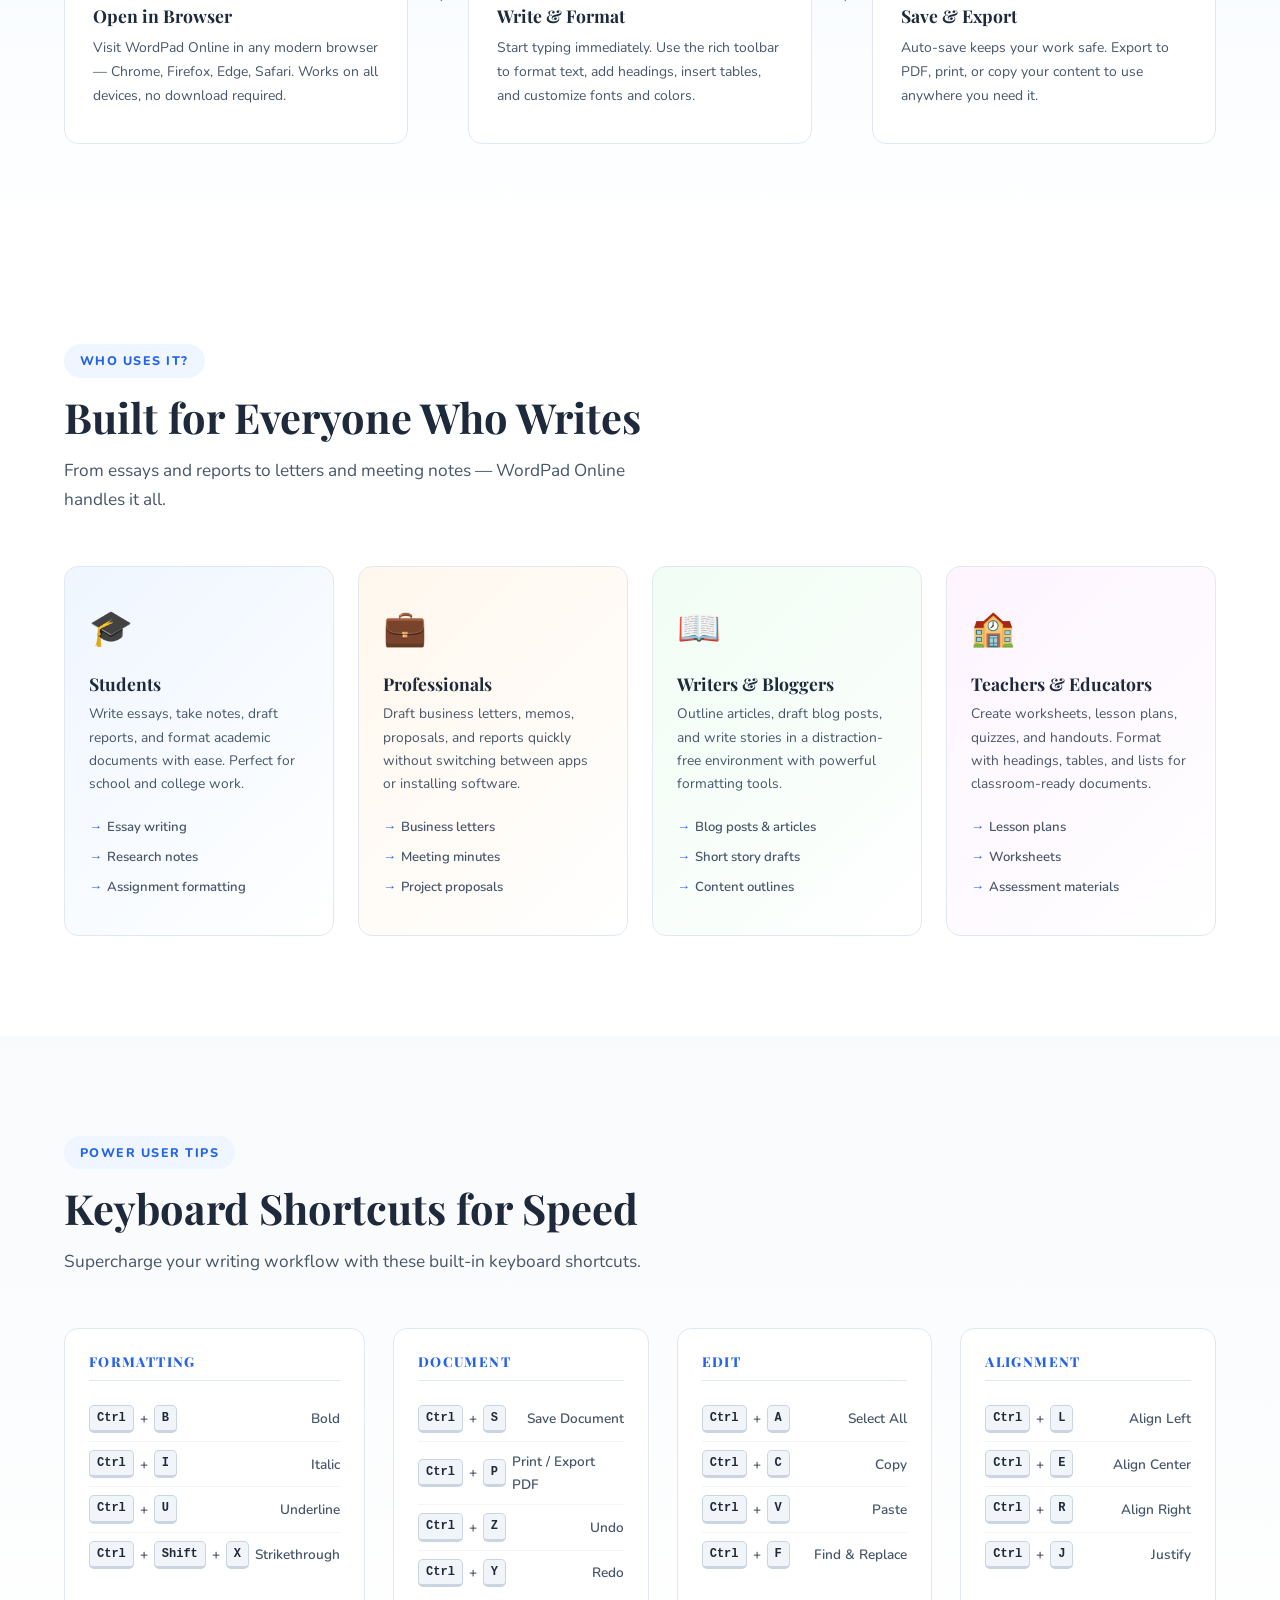
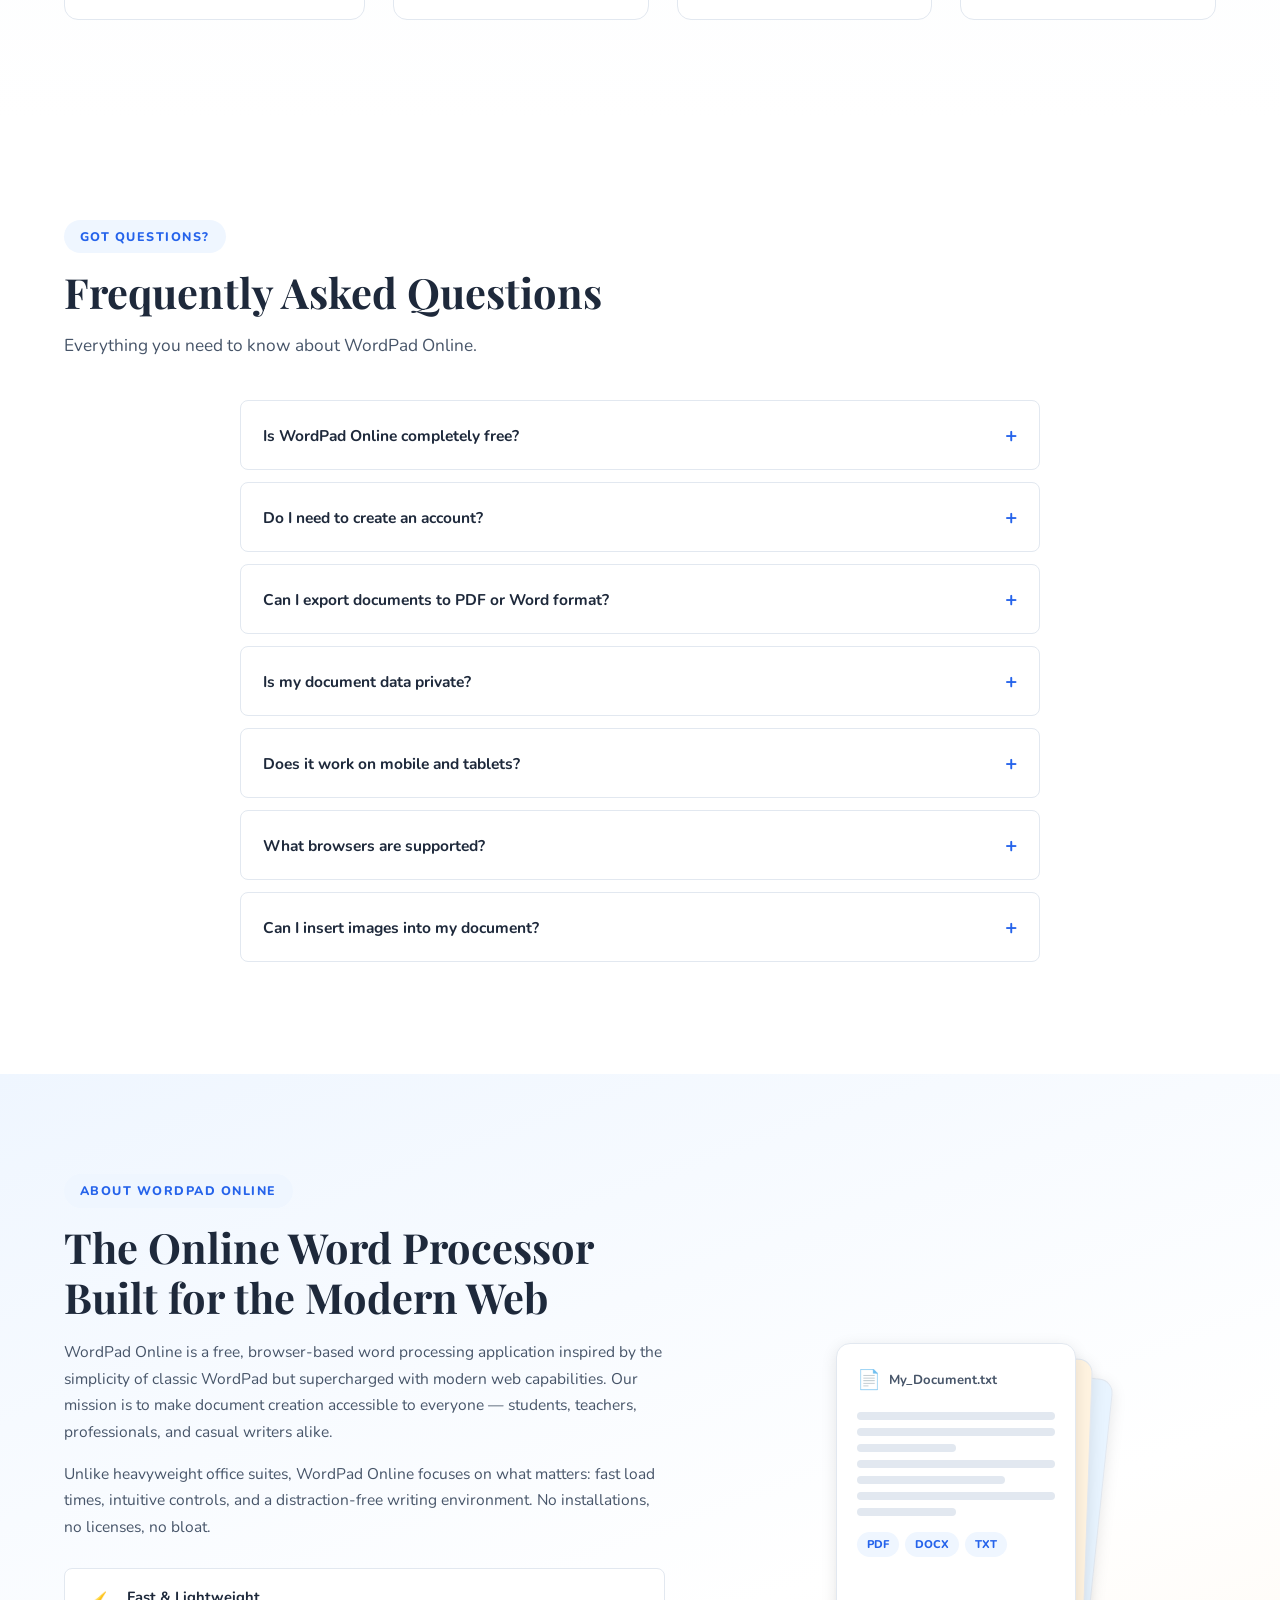
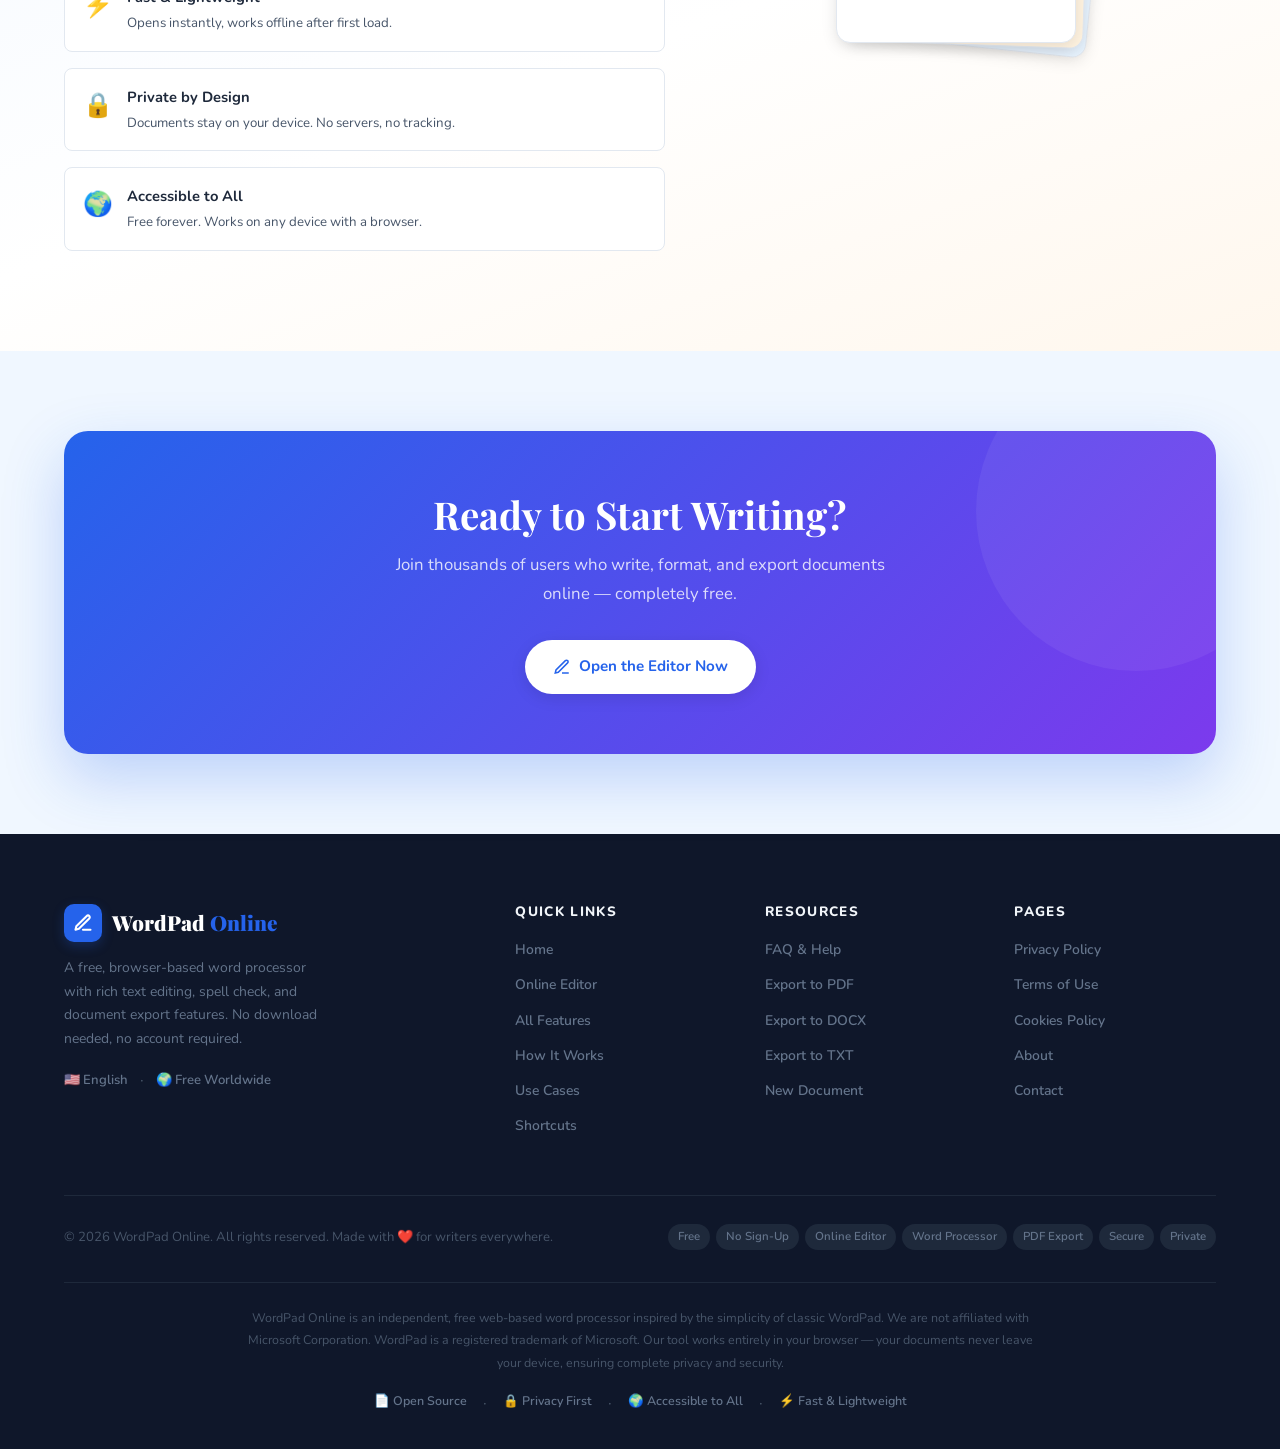
==== commit b58bf1bb: "Update index.html" ====
--- a/index.html
+++ b/index.html
@@ -1,6 +1,15 @@
 <!DOCTYPE html>
 <html lang="en">
 <head>
+  <!-- Google tag (gtag.js) -->
+<script async src="https://www.googletagmanager.com/gtag/js?id=G-GPTELPNWRR"></script>
+<script>
+  window.dataLayer = window.dataLayer || [];
+  function gtag(){dataLayer.push(arguments);}
+  gtag('js', new Date());
+
+  gtag('config', 'G-GPTELPNWRR');
+</script>
   <meta charset="UTF-8" />
   <meta name="viewport" content="width=device-width, initial-scale=1.0" />
   <title>WordPad Online – Free Online Word Processor & Text Editor</title>
